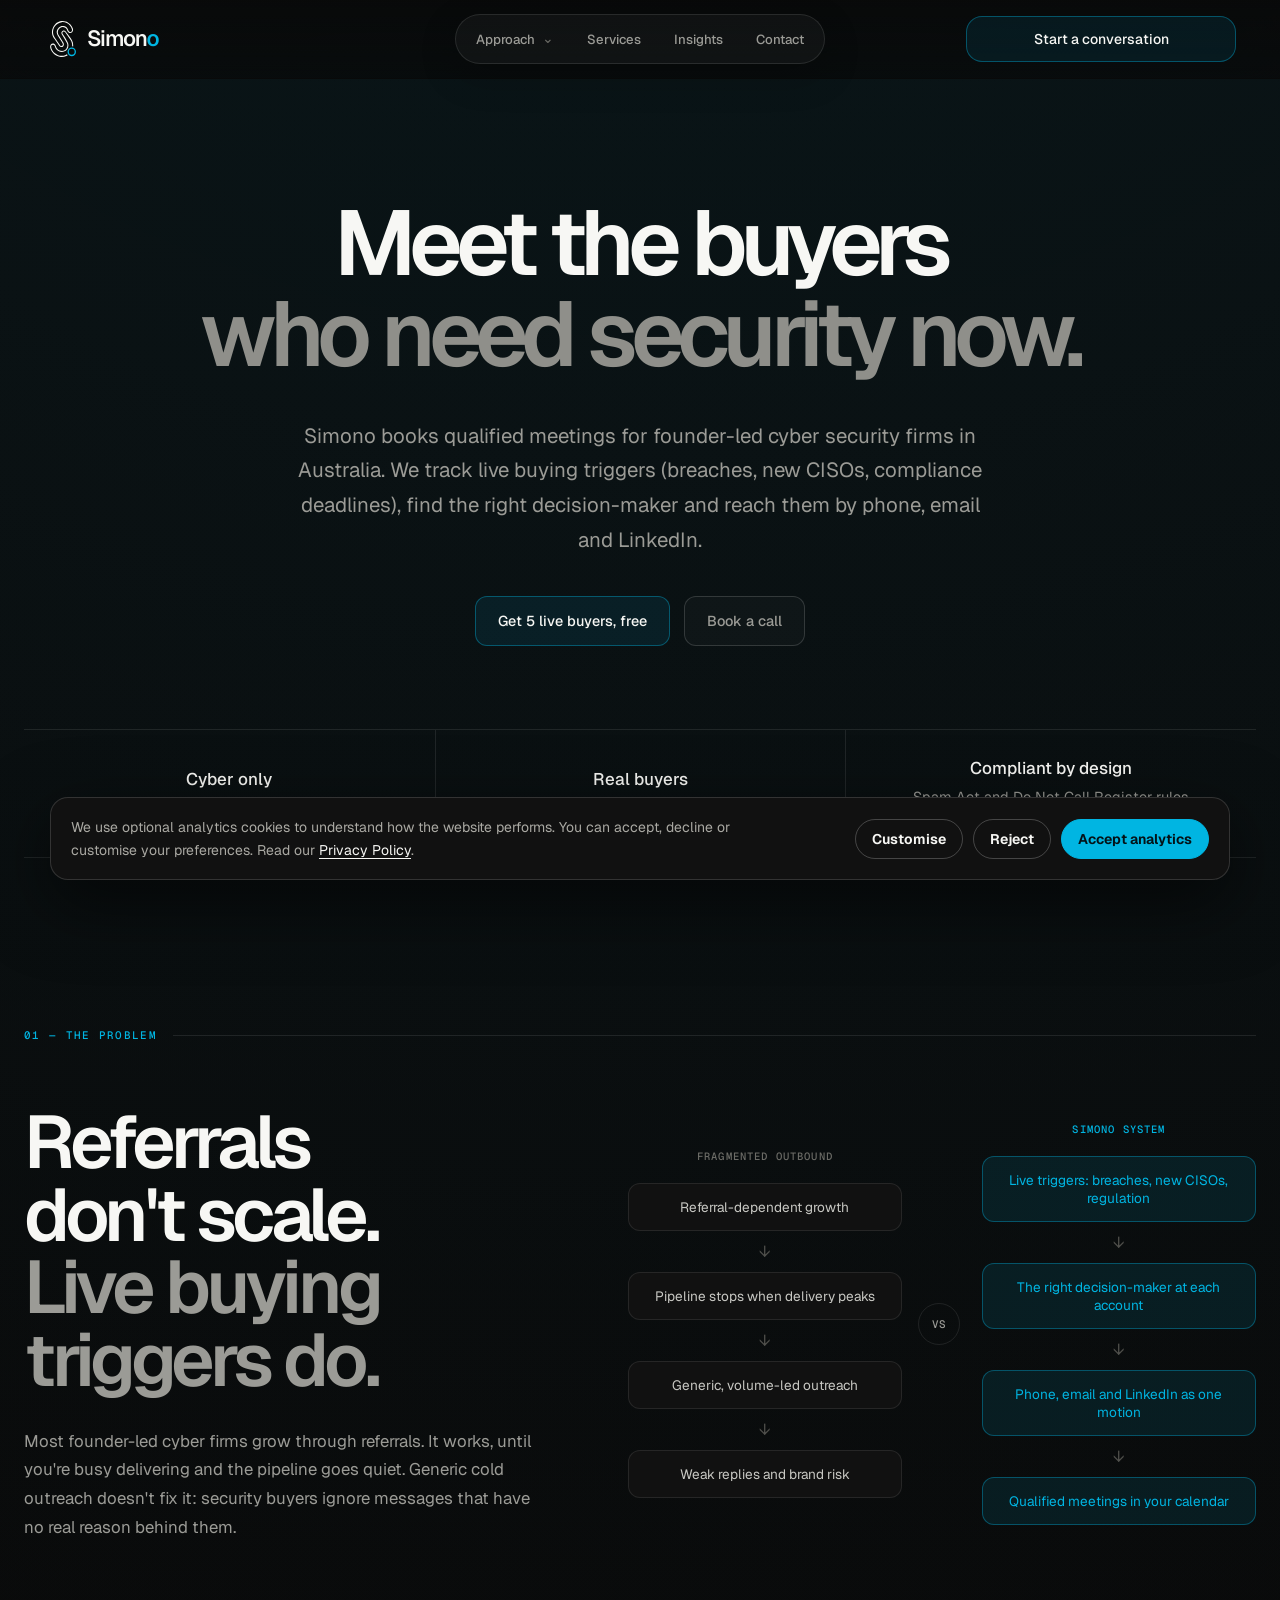
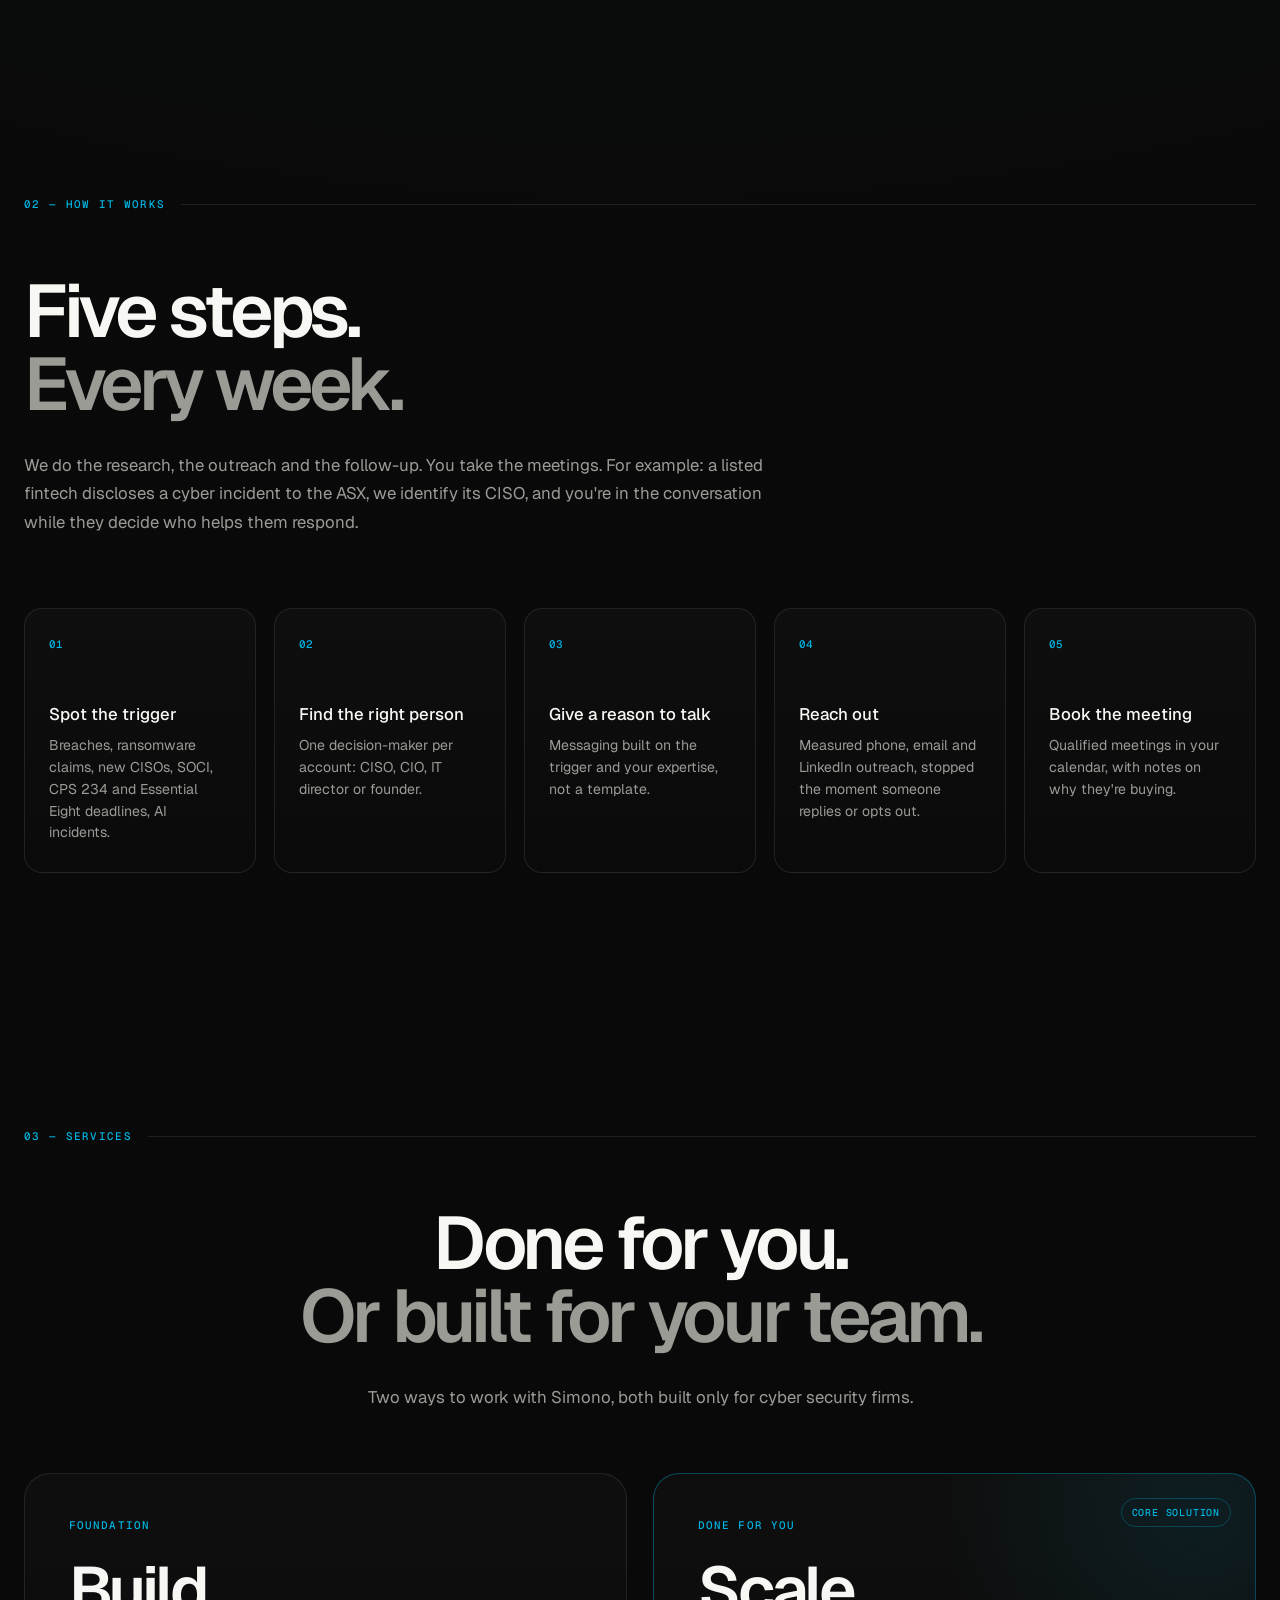
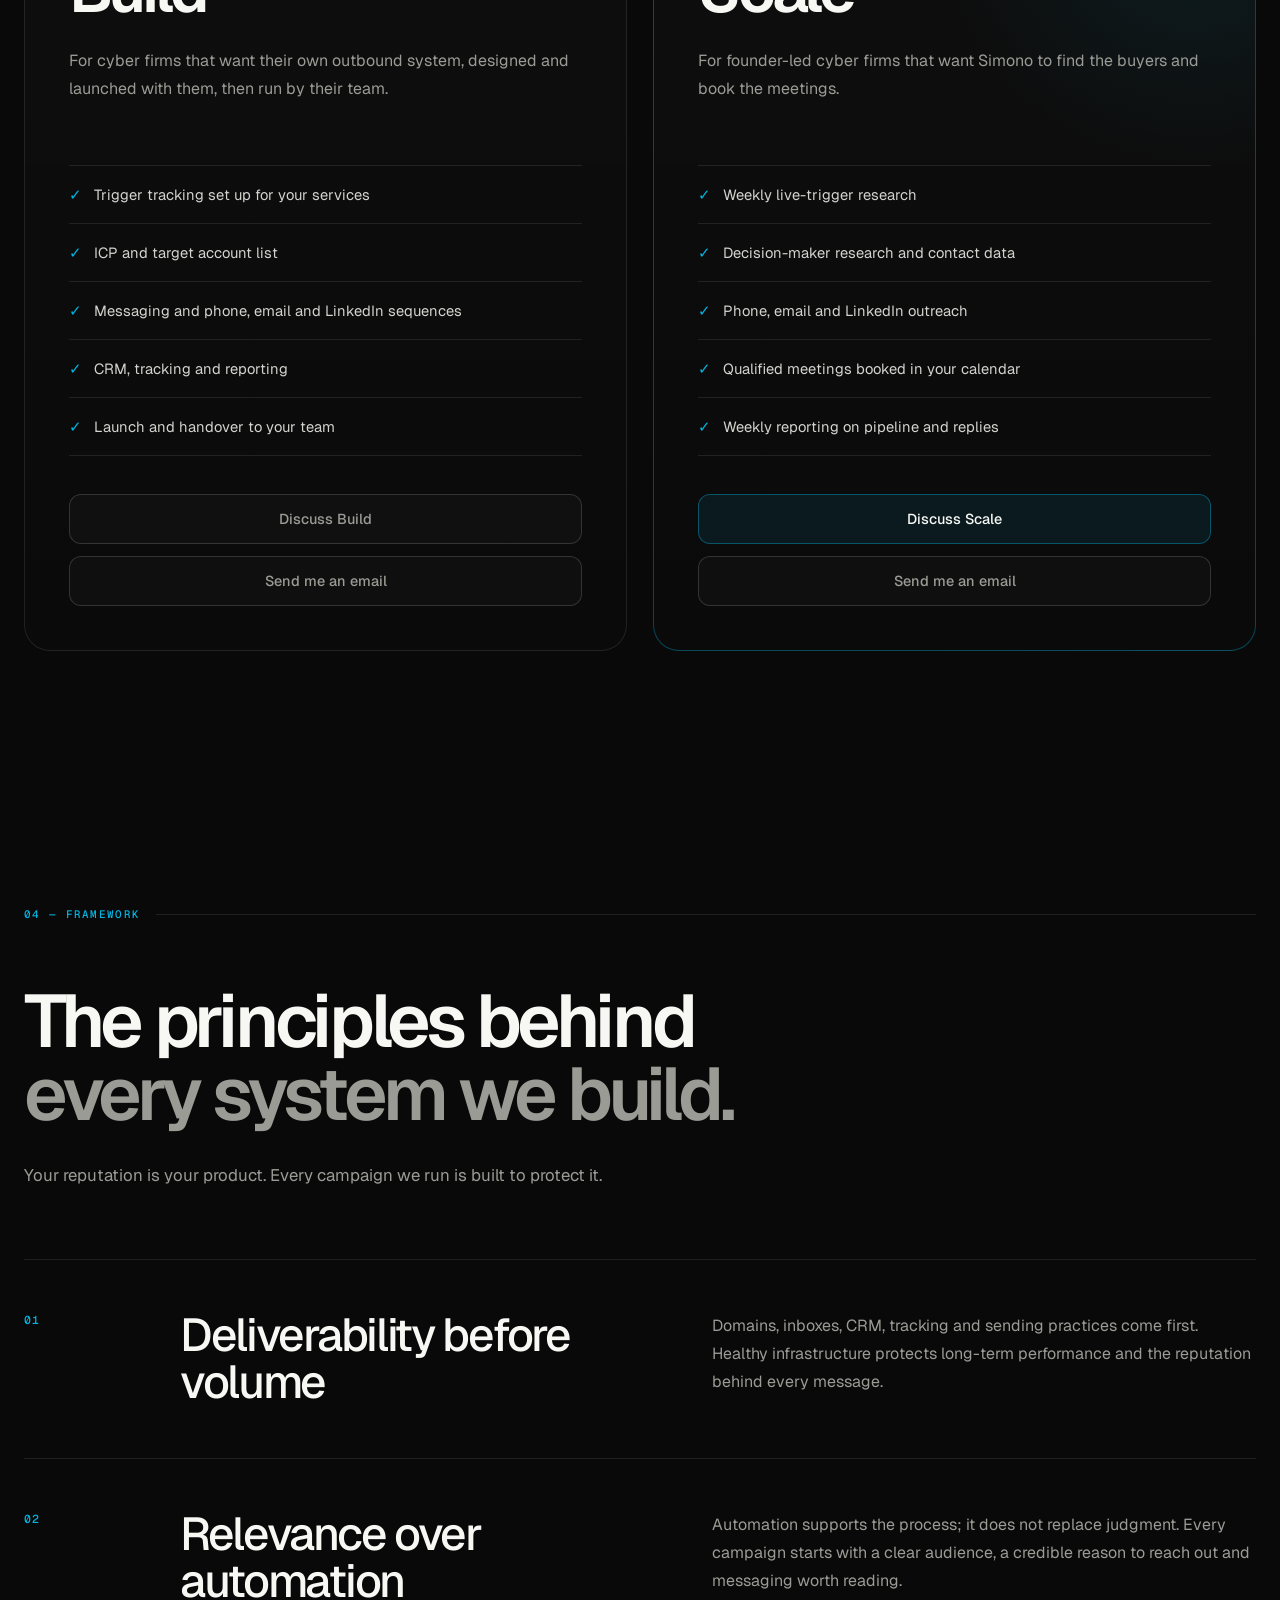
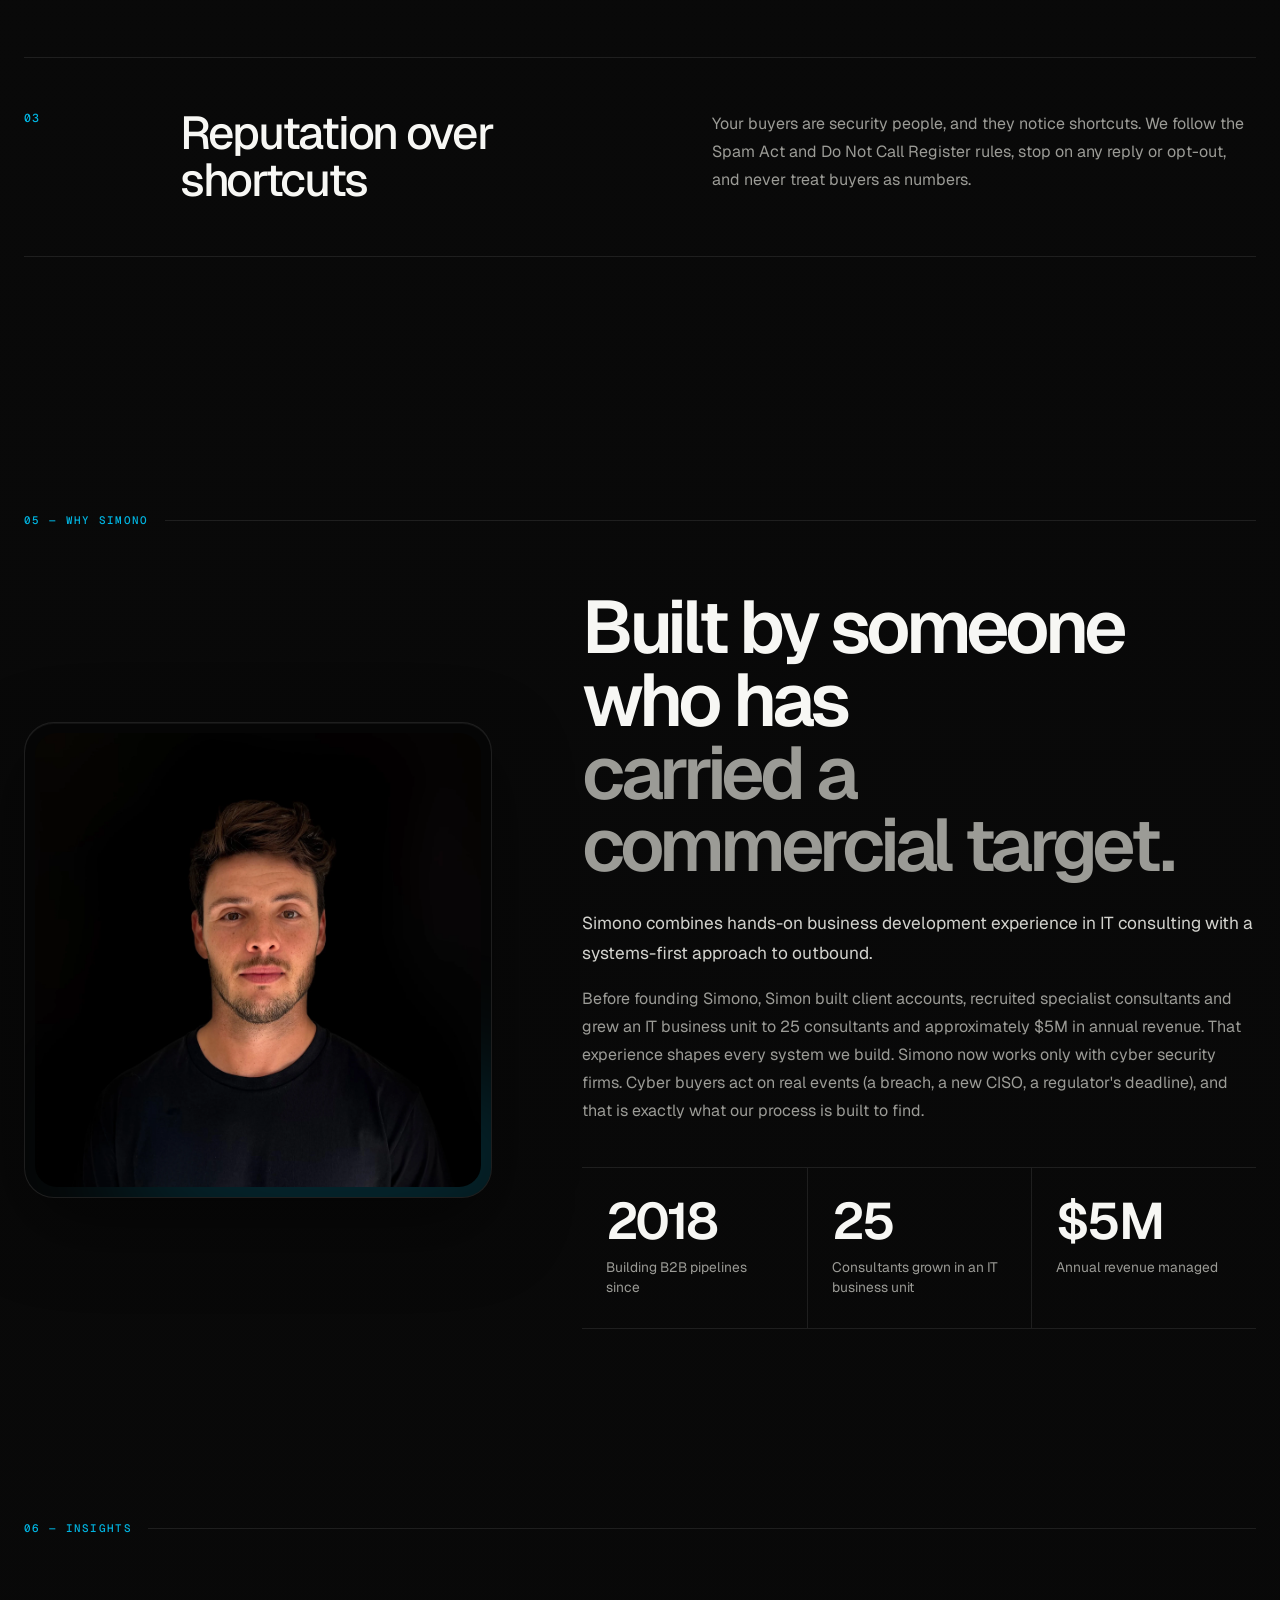
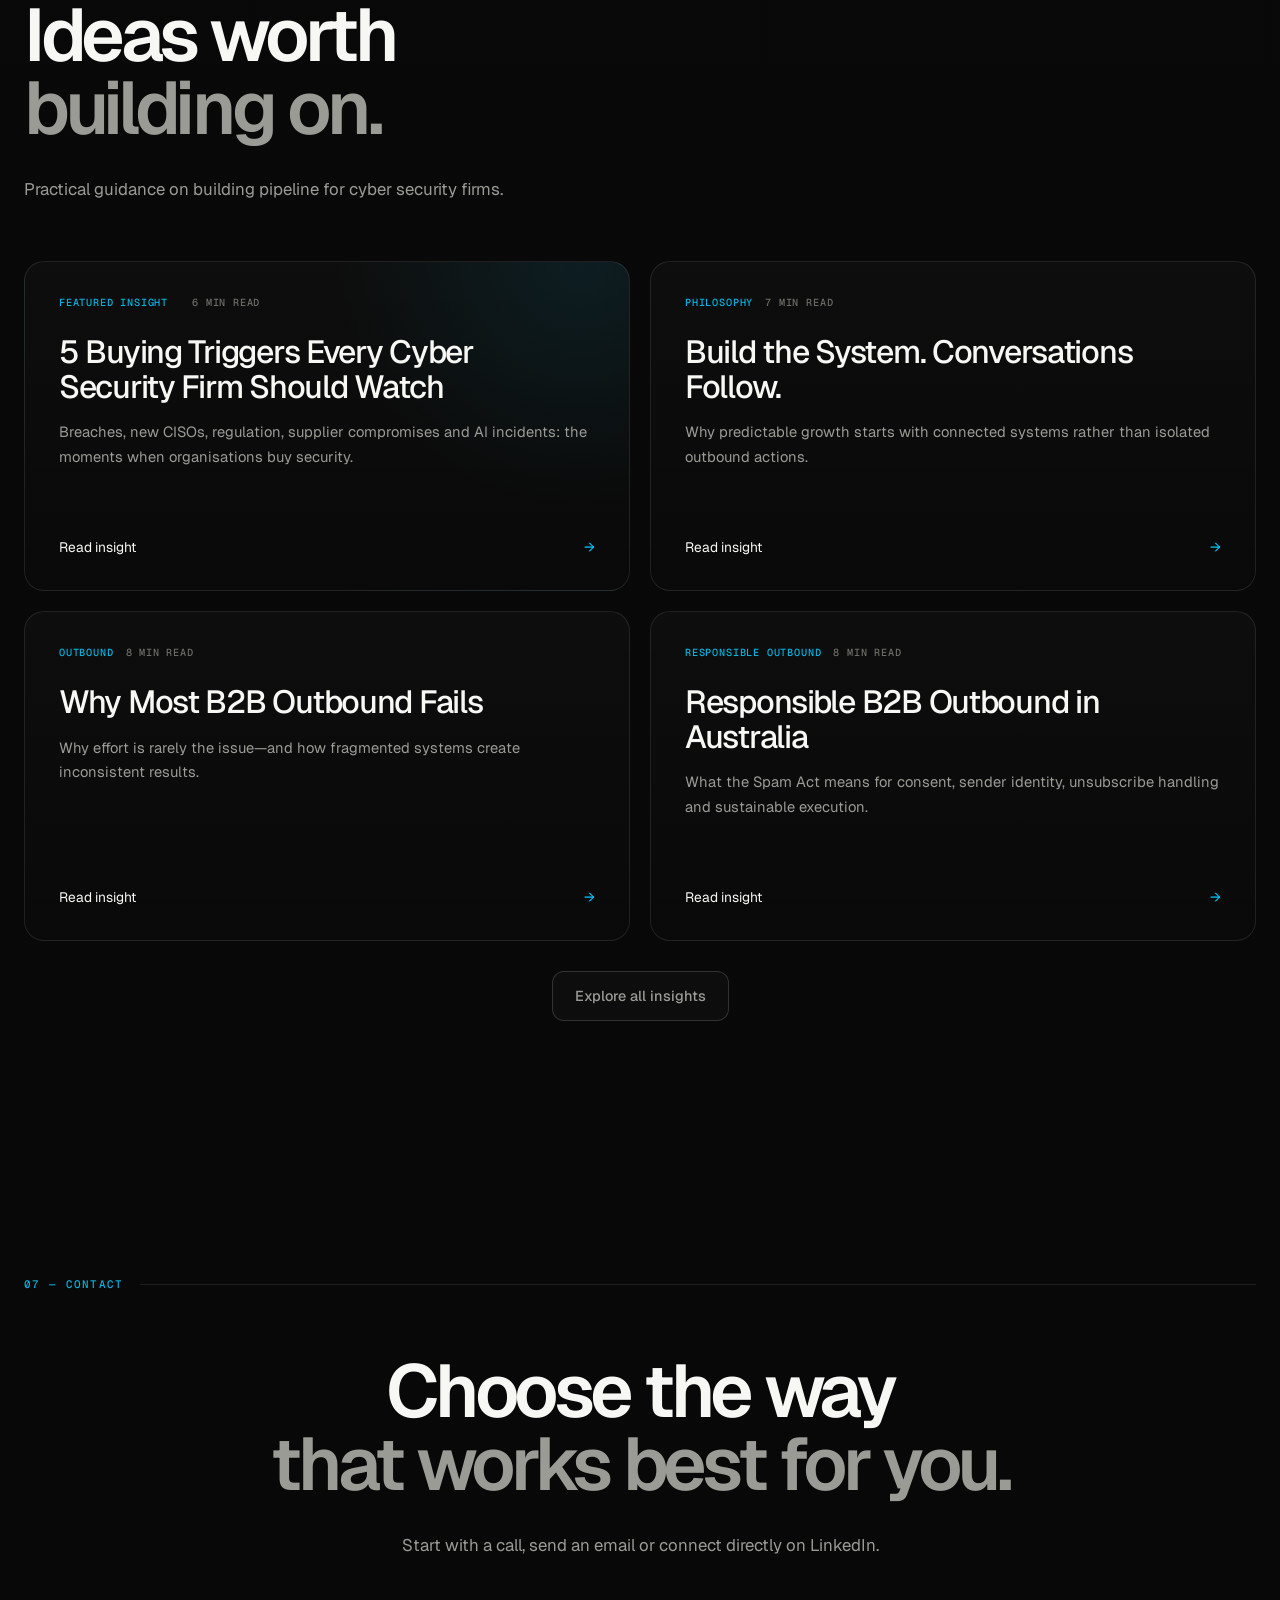
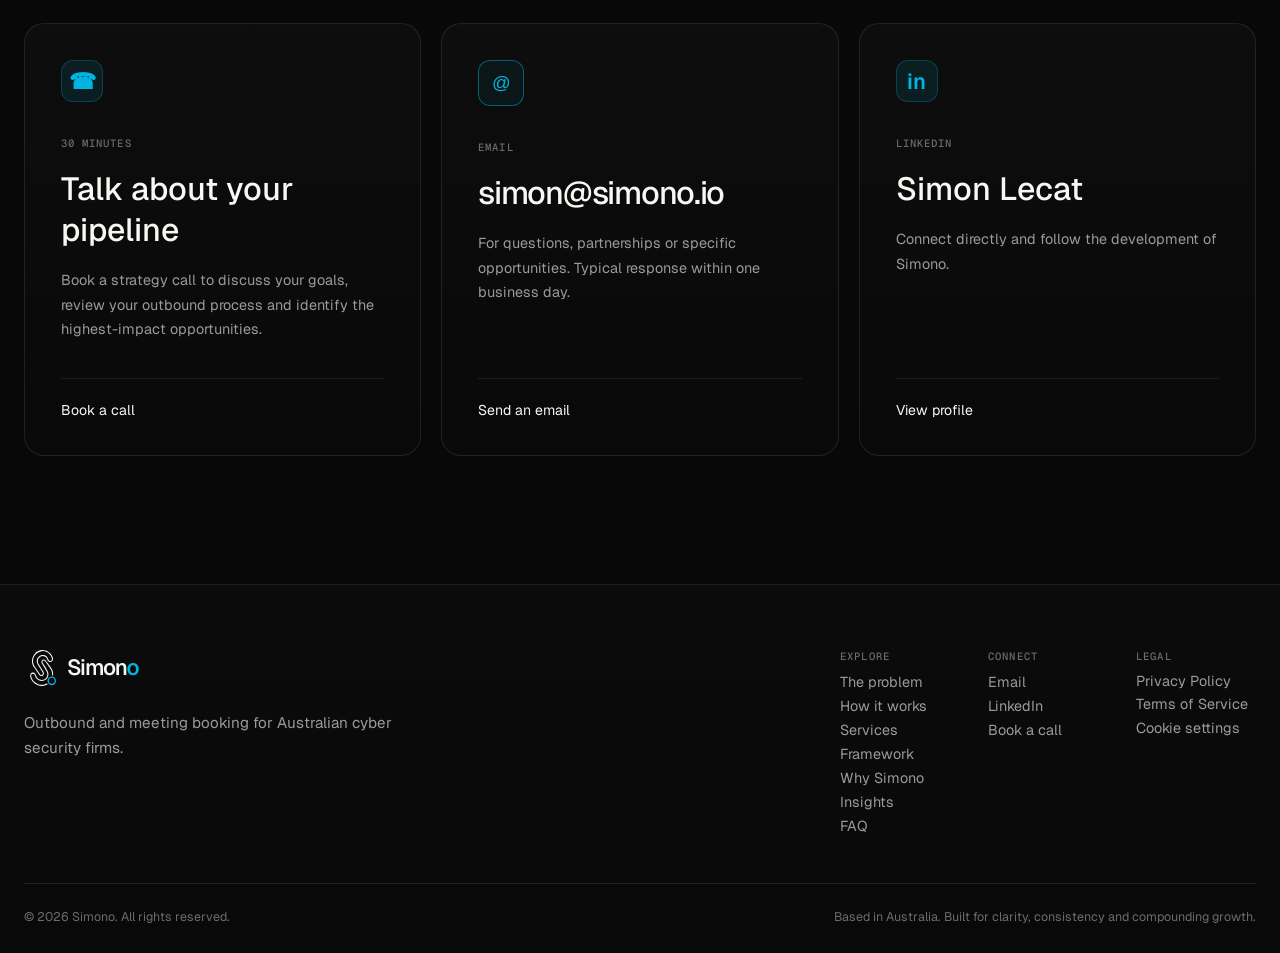
==== index.html @ 1e0244bd "Cyber-only update + new article" ====
<!doctype html>

<html lang="en">
  <head>
    <meta charset="utf-8" />
    <meta content="width=device-width, initial-scale=1.0" name="viewport" />
    <meta
      content="Simono books qualified meetings for founder-led cyber security firms in Australia and New Zealand, by tracking live buying triggers and reaching the right decision-maker by phone, email and LinkedIn."
      name="description"
    />
    <meta
      content="index,follow,max-image-preview:large,max-snippet:-1,max-video-preview:-1"
      name="robots"
    />
    <link href="https://www.simono.io/" rel="canonical" />
    <meta content="website" property="og:type" />
    <meta content="Simono" property="og:site_name" />
    <meta
      content="Simono — Outbound &amp; meeting booking for Australian cyber security firms" property="og:title"
    />
    <meta
      content="Meetings with organisations that need security right now. Live buying triggers, the right decision-maker, and phone, email and LinkedIn outreach for cyber security firms." property="og:description"
    />
    <meta content="https://www.simono.io/" property="og:url" />
    <meta
      content="https://www.simono.io/assets/simono-og.png"
      property="og:image"
    />
    <meta content="summary_large_image" name="twitter:card" />
    <meta
      content="Simono — Outbound &amp; meeting booking for Australian cyber security firms" name="twitter:title"
    />
    <meta
      content="Meetings with organisations that need security right now. Live buying triggers, the right decision-maker, and phone, email and LinkedIn outreach for cyber security firms." name="twitter:description"
    />
    <meta
      content="https://www.simono.io/assets/simono-og.png"
      name="twitter:image"
    />
    <title>Simono — Outbound &amp; meeting booking for Australian cyber security firms</title>
    <!-- Simono favicon pack -->
    <link rel="icon" href="/favicon.ico" sizes="any">
    <link rel="icon" type="image/svg+xml" href="/favicon.svg">
    <link rel="icon" type="image/png" sizes="48x48" href="/favicon-48x48.png">
    <link rel="icon" type="image/png" sizes="96x96" href="/favicon-96x96.png">
    <link rel="apple-touch-icon" sizes="180x180" href="/apple-touch-icon.png">
    <link rel="manifest" href="/site.webmanifest">
    <meta name="theme-color" content="#090909">

    <script type="application/ld+json">
      {
        "@context": "https://schema.org",
        "@graph": [
          {
            "@type": "Organization",
            "@id": "https://www.simono.io/#organization",
            "name": "Simono",
            "url": "https://www.simono.io/",
            "logo": "https://www.simono.io/assets/simono-logo.svg",
            "email": "simon@simono.io"
          },
          {
            "@type": "WebSite",
            "@id": "https://www.simono.io/#website",
            "url": "https://www.simono.io/",
            "name": "Simono",
            "publisher": { "@id": "https://www.simono.io/#organization" }
          },
          {
            "@type": "ProfessionalService",
            "@id": "https://www.simono.io/#service",
            "name": "Simono",
            "url": "https://www.simono.io/",
            "description": "Outbound and meeting booking for founder-led cyber security firms in Australia and New Zealand, built on live buying triggers and responsible phone, email and LinkedIn outreach.",
            "provider": { "@id": "https://www.simono.io/#organization" },
            "areaServed": ["Australia", "New Zealand"],
            "serviceType": [
              "Cyber security outbound",
              "Appointment setting for cyber security firms",
              "SDR as a service",
              "Trigger-based prospecting",
              "Managed outbound"
            ]
          }
        ]
      }
    </script>
    <link href="https://fonts.googleapis.com" rel="preconnect" />
    <link crossorigin="" href="https://fonts.gstatic.com" rel="preconnect" />
    <link
      as="style"
      href="https://fonts.googleapis.com/css2?family=Geist:wght@400;500;600&amp;family=Geist+Mono:wght@400;500&amp;display=swap"
      rel="preload"
    />
    <link
      href="https://fonts.googleapis.com/css2?family=Geist:wght@400;500;600&amp;family=Geist+Mono:wght@400;500&amp;display=swap"
      media="print"
      onload="this.media = 'all'"
      rel="stylesheet"
    />
    <noscript
      ><link
        href="https://fonts.googleapis.com/css2?family=Geist:wght@400;500;600&amp;family=Geist+Mono:wght@400;500&amp;display=swap"
        rel="stylesheet"
    /></noscript>
    <style id="simono-consolidated-styles">
      :root {
        --bg: #090909;
        --bg-2: #0d0d0d;
        --surface: #111;
        --surface-2: #151515;
        --text: #f7f7f4;
        --muted: #9b9b96;
        --muted-2: #6c6c67;
        --accent: #00b5e2;
        --accent-soft: rgba(0, 181, 226, 0.1);
        --line: rgba(255, 255, 255, 0.09);
        --line-strong: rgba(255, 255, 255, 0.15);
        --max: 1240px;
        --ease: cubic-bezier(0.22, 0.61, 0.36, 1);
      }
      * {
        box-sizing: border-box;
        margin: 0;
        padding: 0;
      }
      html {
        scroll-behavior: smooth;
        background: var(--bg);
      }
      body {
        min-height: 100%;
        overflow-x: hidden;
        color: var(--text);
        background:
          radial-gradient(
            circle at 50% -10%,
            rgba(0, 181, 226, 0.09),
            transparent 28%
          ),
          linear-gradient(180deg, #0a0a0a, #080808);
        font-family: "Geist", Arial, sans-serif;
        -webkit-font-smoothing: antialiased;
      }
      body::before {
        content: "";
        position: fixed;
        inset: 0;
        z-index: -2;
        pointer-events: none;
        background-image:
          linear-gradient(rgba(255, 255, 255, 0.015) 1px, transparent 1px),
          linear-gradient(
            90deg,
            rgba(255, 255, 255, 0.015) 1px,
            transparent 1px
          );
        background-size: 76px 76px;
        mask-image: linear-gradient(to bottom, #000, transparent 75%);
      }
      a {
        color: inherit;
        text-decoration: none;
      }
      button {
        font: inherit;
      }
      .container {
        width: min(var(--max), calc(100% - 48px));
        margin: auto;
      }
      .nav {
        position: fixed;
        inset: 0 0 auto;
        z-index: 100;
        transition: 0.3s ease;
      }
      .nav.scrolled {
        background: rgba(9, 9, 9, 0.78);
        backdrop-filter: blur(18px);
        border-bottom: 1px solid var(--line);
      }
      .nav-inner {
        height: 78px;
        display: flex;
        align-items: center;
        justify-content: space-between;
        gap: 28px;
      }
      .brand {
        display: flex;
        align-items: center;
        gap: 13px;
      }
      .brand img {
        width: 34px;
        height: 34px;
        object-fit: contain;
        filter: invert(1) hue-rotate(180deg);
      }
      .brand span {
        font-size: 1rem;
        font-weight: 500;
        letter-spacing: 0.13em;
      }
      .brand b {
        color: var(--accent);
        font-weight: 500;
      }
      .nav-links {
        display: flex;
        align-items: center;
        gap: 28px;
        color: var(--muted);
        font-size: 0.88rem;
      }
      .nav-links a:hover {
        color: var(--text);
      }
      .button {
        display: inline-flex;
        align-items: center;
        justify-content: center;
        gap: 10px;
        min-height: 50px;
        padding: 0 22px;
        border: 1px solid rgba(0, 181, 226, 0.38);
        border-radius: 12px;
        background: rgba(0, 181, 226, 0.09);
        color: var(--text);
        font-size: 0.9rem;
        font-weight: 500;
        cursor: pointer;
        transition:
          transform 0.25s var(--ease),
          background 0.25s,
          border-color 0.25s;
      }
      .button:hover {
        transform: translateY(-2px);
        background: rgba(0, 181, 226, 0.15);
        border-color: var(--accent);
      }
      .button.secondary {
        border-color: var(--line-strong);
        background: rgba(255, 255, 255, 0.025);
        color: var(--muted);
      }
      .button.secondary:hover {
        color: var(--text);
        background: rgba(255, 255, 255, 0.055);
      }
      .menu {
        display: none;
        width: 44px;
        height: 44px;
        border: 1px solid var(--line);
        border-radius: 11px;
        background: var(--surface);
        color: var(--text);
      }
      .hero {
        padding: 176px 0 110px;
        text-align: center;
      }
      .hero-pill {
        width: max-content;
        max-width: 100%;
        margin: 0 auto 48px;
        padding: 10px 15px;
        border: 1px solid rgba(0, 181, 226, 0.2);
        border-radius: 999px;
        color: var(--muted);
        font: 500 0.7rem "Geist Mono";
        letter-spacing: 0.13em;
        text-transform: uppercase;
      }
      .hero-pill i {
        display: inline-block;
        width: 7px;
        height: 7px;
        margin-right: 10px;
        border-radius: 50%;
        background: var(--accent);
        box-shadow: 0 0 14px var(--accent);
      }
      .hero h1 {
        max-width: 1120px;
        margin: auto;
        font-size: clamp(4.2rem, 8.5vw, 8.6rem);
        font-weight: 600;
        letter-spacing: -0.072em;
        line-height: 0.91;
      }
      .hero h1 span {
        display: block;
        color: #8f8f8a;
      }
      .hero-lead {
        max-width: 760px;
        margin: 34px auto 0;
        color: var(--muted);
        font-size: clamp(1.08rem, 1.6vw, 1.3rem);
        line-height: 1.65;
      }
      .hero-actions {
        display: flex;
        justify-content: center;
        gap: 14px;
        margin-top: 38px;
      }
      .proof-strip {
        margin-top: 88px;
        display: grid;
        grid-template-columns: repeat(3, 1fr);
        border-top: 1px solid var(--line);
        border-bottom: 1px solid var(--line);
      }
      .proof-item {
        padding: 30px 34px;
        text-align: left;
      }
      .proof-item + .proof-item {
        border-left: 1px solid var(--line);
      }
      .proof-item strong {
        display: block;
        margin-bottom: 8px;
        font-size: 1.06rem;
        font-weight: 500;
      }
      .proof-item span {
        color: var(--muted);
        font-size: 0.9rem;
        line-height: 1.5;
      }
      .section {
        padding: 145px 0;
      }
      .section-head {
        display: flex;
        align-items: center;
        gap: 16px;
        margin-bottom: 70px;
      }
      .eyebrow {
        color: var(--accent);
        font: 500 0.68rem "Geist Mono";
        letter-spacing: 0.12em;
        text-transform: uppercase;
        white-space: nowrap;
      }
      .section-rule {
        height: 1px;
        flex: 1;
        background: var(--line);
      }
      .title {
        max-width: 920px;
        font-size: clamp(2.9rem, 5.8vw, 5.8rem);
        font-weight: 600;
        letter-spacing: -0.058em;
        line-height: 0.98;
      }
      .title span {
        display: block;
        color: var(--muted);
      }
      .intro {
        max-width: 680px;
        margin-top: 24px;
        color: var(--muted);
        font-size: 1.05rem;
        line-height: 1.72;
      }
      .diagnosis {
        display: grid;
        grid-template-columns: 0.9fr 1.1fr;
        gap: 90px;
        align-items: center;
      }
      .comparison {
        display: grid;
        grid-template-columns: 1fr 48px 1fr;
        gap: 16px;
        align-items: center;
      }
      .flow {
        display: grid;
        gap: 10px;
      }
      .flow-label {
        margin-bottom: 10px;
        text-align: center;
        color: var(--muted-2);
        font: 500 0.66rem "Geist Mono";
        letter-spacing: 0.11em;
        text-transform: uppercase;
      }
      .flow-label.accent {
        color: var(--accent);
      }
      .flow-node {
        padding: 14px;
        border: 1px solid var(--line);
        border-radius: 12px;
        background: var(--surface);
        text-align: center;
        color: #c8c8c3;
        font-size: 0.85rem;
      }
      .flow-node.good {
        border-color: rgba(0, 181, 226, 0.36);
        background: var(--accent-soft);
        color: var(--accent);
      }
      .arrow {
        text-align: center;
        color: #4f4f4b;
      }
      .vs {
        width: 42px;
        height: 42px;
        display: grid;
        place-items: center;
        border: 1px solid var(--line);
        border-radius: 50%;
        color: var(--muted);
        font: 500 0.68rem "Geist Mono";
      }
      .method-grid {
        display: grid;
        grid-template-columns: repeat(5, 1fr);
        gap: 18px;
        margin-top: 72px;
      }
      .method-card {
        padding: 28px 24px;
        border: 1px solid var(--line);
        border-radius: 18px;
        background: linear-gradient(
          180deg,
          rgba(255, 255, 255, 0.022),
          rgba(255, 255, 255, 0.006)
        );
        transition: 0.25s var(--ease);
      }
      .method-card:hover {
        transform: translateY(-4px);
        border-color: rgba(0, 181, 226, 0.3);
      }
      .method-card small {
        display: block;
        margin-bottom: 52px;
        color: var(--accent);
        font: 500 0.68rem "Geist Mono";
      }
      .method-card h3 {
        margin-bottom: 10px;
        font-size: 1.05rem;
        font-weight: 500;
      }
      .method-card p {
        color: var(--muted);
        font-size: 0.88rem;
        line-height: 1.55;
      }
      .offer-head {
        max-width: 900px;
        margin: 0 auto 62px;
        text-align: center;
      }
      .offer-head .intro {
        margin-left: auto;
        margin-right: auto;
      }
      .offer-grid {
        display: grid;
        grid-template-columns: 1fr 1fr;
        gap: 26px;
      }
      .offer-card {
        position: relative;
        display: flex;
        flex-direction: column;
        min-height: 610px;
        padding: 44px;
        border: 1px solid var(--line);
        border-radius: 26px;
        background: linear-gradient(
          180deg,
          rgba(255, 255, 255, 0.025),
          rgba(255, 255, 255, 0.007)
        );
        overflow: hidden;
        transition: 0.3s var(--ease);
      }
      .offer-card:hover {
        transform: translateY(-5px);
        border-color: rgba(0, 181, 226, 0.3);
      }
      .offer-card.featured {
        border-color: rgba(0, 181, 226, 0.35);
        background:
          radial-gradient(
            circle at 90% 5%,
            rgba(0, 181, 226, 0.09),
            transparent 28%
          ),
          linear-gradient(
            180deg,
            rgba(255, 255, 255, 0.025),
            rgba(255, 255, 255, 0.007)
          );
      }
      .badge {
        position: absolute;
        top: 24px;
        right: 24px;
        padding: 7px 10px;
        border: 1px solid rgba(0, 181, 226, 0.28);
        border-radius: 999px;
        color: var(--accent);
        font: 500 0.62rem "Geist Mono";
        letter-spacing: 0.08em;
        text-transform: uppercase;
      }
      .offer-card small {
        color: var(--accent);
        font: 500 0.68rem "Geist Mono";
        letter-spacing: 0.1em;
        text-transform: uppercase;
      }
      .offer-card h3 {
        margin: 16px 0 16px;
        font-size: clamp(3rem, 5vw, 4.8rem);
        font-weight: 600;
        letter-spacing: -0.055em;
      }
      .offer-card > p {
        max-width: 520px;
        min-height: 82px;
        color: var(--muted);
        line-height: 1.7;
      }
      .offer-list {
        display: grid;
        grid-template-rows: repeat(5, minmax(58px, auto));
        list-style: none;
        margin: 36px 0 38px;
        border-top: 1px solid var(--line);
      }
      .offer-list li {
        display: flex;
        align-items: center;
        gap: 12px;
        min-height: 58px;
        padding: 14px 0;
        border-bottom: 1px solid var(--line);
        color: #d3d3cf;
        font-size: 0.92rem;
      }
      .offer-list li::before {
        content: "✓";
        color: var(--accent);
      }
      /* Keep both solution CTA pairs perfectly aligned. */
      .offer-card > .button:first-of-type {
        margin-top: auto;
      }
      .framework-list {
        margin-top: 70px;
      }
      .framework-item {
        display: grid;
        grid-template-columns: 110px 1fr;
        gap: 46px;
        padding: 52px 0;
        border-top: 1px solid var(--line);
      }
      .framework-item:last-child {
        border-bottom: 1px solid var(--line);
      }
      .framework-index {
        color: var(--accent);
        font: 500 0.72rem "Geist Mono";
        letter-spacing: 0.12em;
      }
      .framework-copy {
        display: grid;
        grid-template-columns: 0.85fr 1fr;
        gap: 70px;
      }
      .framework-copy h3 {
        font-size: clamp(2rem, 3.6vw, 3.8rem);
        font-weight: 500;
        letter-spacing: -0.05em;
        line-height: 1.02;
      }
      .framework-copy p {
        max-width: 550px;
        color: var(--muted);
        line-height: 1.75;
      }
      .why-grid {
        display: grid;
        grid-template-columns: 0.9fr 1.1fr;
        gap: 90px;
        align-items: start;
      }
      .why-copy p {
        color: var(--muted);
        font-size: 1.08rem;
        line-height: 1.8;
      }
      .why-copy p + p {
        margin-top: 18px;
      }
      .metrics {
        display: grid;
        grid-template-columns: 1fr 1fr;
        border-top: 1px solid var(--line);
      }
      .metric {
        padding: 30px 24px;
        border-bottom: 1px solid var(--line);
      }
      .metric:nth-child(odd) {
        border-right: 1px solid var(--line);
      }
      .metric strong {
        display: block;
        margin-bottom: 8px;
        font-size: clamp(2.2rem, 4vw, 4rem);
        font-weight: 600;
        letter-spacing: -0.05em;
      }
      .metric span {
        color: var(--muted);
        font-size: 0.88rem;
      }
      .contact-wrap {
        padding: 150px 0 165px;
        text-align: center;
      }
      .contact-wrap .title {
        margin: auto;
      }
      .contact-wrap .intro {
        margin-left: auto;
        margin-right: auto;
      }
      .contact-grid {
        display: grid;
        grid-template-columns: repeat(3, 1fr);
        gap: 20px;
        margin-top: 64px;
        text-align: left;
      }
      .contact-card {
        position: relative;
        min-height: 280px;
        padding: 30px;
        border: 1px solid var(--line);
        border-radius: 20px;
        background: linear-gradient(
          180deg,
          rgba(255, 255, 255, 0.025),
          rgba(255, 255, 255, 0.007)
        );
        transition: 0.25s var(--ease);
      }
      .contact-card:hover {
        transform: translateY(-4px);
        border-color: rgba(0, 181, 226, 0.32);
      }
      .contact-icon {
        width: 42px;
        height: 42px;
        display: grid;
        place-items: center;
        margin-bottom: 46px;
        border: 1px solid rgba(0, 181, 226, 0.25);
        border-radius: 12px;
        color: var(--accent);
        background: var(--accent-soft);
      }
      .contact-card small {
        color: var(--muted-2);
        font: 500 0.66rem "Geist Mono";
        letter-spacing: 0.1em;
        text-transform: uppercase;
      }
      .contact-card h3 {
        margin: 10px 0 10px;
        font-size: 1.3rem;
        font-weight: 500;
      }
      .contact-card p {
        color: var(--muted);
        font-size: 0.9rem;
        line-height: 1.55;
      }
      .contact-action {
        position: absolute;
        left: 30px;
        right: 30px;
        bottom: 26px;
        display: flex;
        align-items: center;
        justify-content: space-between;
        color: var(--text);
        font-size: 0.88rem;
      }
      .copy-button {
        border: 0;
        background: none;
        color: inherit;
        cursor: pointer;
        text-align: left;
      }
      .footer {
        padding: 32px 0;
        border-top: 1px solid var(--line);
      }
      .footer-inner {
        display: grid;
        grid-template-columns: 1fr auto 1fr;
        align-items: center;
        gap: 20px;
      }
      .footer-center {
        color: var(--muted-2);
        font-size: 0.8rem;
      }
      .footer-links {
        justify-self: end;
        display: flex;
        gap: 20px;
        color: var(--muted);
        font-size: 0.82rem;
      }
      .reveal {
        opacity: 0;
        transform: translateY(26px);
        transition:
          opacity 0.75s var(--ease),
          transform 0.75s var(--ease);
      }
      .reveal.visible {
        opacity: 1;
        transform: none;
      }
      @media (max-width: 1050px) {
        .nav-links,
        .nav .button {
          display: none;
        }
        .menu {
          display: grid;
          place-items: center;
        }
        .diagnosis,
        .why-grid {
          grid-template-columns: 1fr;
        }
        .method-grid {
          grid-template-columns: repeat(2, 1fr);
        }
        .framework-copy {
          grid-template-columns: 1fr;
          gap: 22px;
        }
      }
      @media (max-width: 760px) {
        .container {
          width: min(var(--max), calc(100% - 28px));
        }
        .hero {
          padding: 135px 0 78px;
        }
        .hero h1 {
          font-size: clamp(3.4rem, 15vw, 5.1rem);
        }
        .hero-actions {
          flex-direction: column;
        }
        .proof-strip,
        .offer-grid,
        .contact-grid {
          grid-template-columns: 1fr;
        }
        .proof-item + .proof-item {
          border-left: 0;
          border-top: 1px solid var(--line);
        }
        .section {
          padding: 105px 0;
        }
        .comparison {
          grid-template-columns: 1fr;
        }
        .vs {
          margin: 8px auto;
        }
        .method-grid {
          grid-template-columns: 1fr;
        }
        .offer-card {
          min-height: 0;
          padding: 34px 26px;
        }
        .framework-item {
          grid-template-columns: 1fr;
          gap: 20px;
        }
        .metrics {
          grid-template-columns: 1fr;
        }
        .metric:nth-child(odd) {
          border-right: 0;
        }
        .contact-wrap {
          padding: 110px 0;
        }
        .footer-inner {
          grid-template-columns: 1fr;
          justify-items: start;
        }
        .footer-links {
          justify-self: start;
        }
      }
      @media (prefers-reduced-motion: reduce) {
        * {
          scroll-behavior: auto !important;
          animation: none !important;
          transition: none !important;
        }
      }
      :root {
        --accent: #00b5e2 !important;
        --accent-soft: rgba(0, 181, 226, 0.1) !important;
      }
      .nav {
        padding: 0 !important;
        background: rgba(9, 9, 9, 0.84) !important;
        border-bottom: 1px solid rgba(255, 255, 255, 0.07) !important;
        backdrop-filter: blur(16px) saturate(125%) !important;
        -webkit-backdrop-filter: blur(16px) saturate(125%) !important;
      }
      .nav.scrolled {
        background: rgba(9, 9, 9, 0.94) !important;
      }
      .nav .container {
        width: min(1240px, calc(100% - 48px)) !important;
        padding: 0 !important;
      }
      .nav-inner {
        min-height: 72px !important;
        display: grid !important;
        grid-template-columns: 220px minmax(0, 1fr) 220px !important;
        align-items: center !important;
        gap: 24px !important;
      }
      .nav .brand,
      .footer .brand {
        display: inline-flex !important;
        align-items: center !important;
        justify-content: flex-start !important;
        width: max-content !important;
        min-width: 0 !important;
        margin: 0 !important;
        padding: 0 !important;
        gap: 8px !important;
        transform: none !important;
        text-decoration: none !important;
        white-space: nowrap !important;
      }
      .simono-v3-mark {
        display: block !important;
        width: auto !important;
        height: 32px !important;
        max-width: none !important;
        flex: 0 0 auto !important;
        object-fit: contain !important;
        filter: none !important;
      }
      .simono-v3-wordmark {
        display: inline !important;
        margin: 0 !important;
        padding: 0 !important;
        font-family:
          "Geist",
          "Inter",
          -apple-system,
          BlinkMacSystemFont,
          "Segoe UI",
          sans-serif !important;
        font-size: 21px !important;
        font-weight: 500 !important;
        font-style: normal !important;
        line-height: 1 !important;
        letter-spacing: -0.045em !important;
        color: #f7f7f4 !important;
        font-kerning: normal !important;
        font-variant-ligatures: common-ligatures !important;
        -webkit-font-smoothing: antialiased !important;
        -moz-osx-font-smoothing: grayscale !important;
        text-rendering: geometricPrecision !important;
      }
      .simono-v3-o {
        display: inline !important;
        color: #00b5e2 !important;
        font: inherit !important;
        line-height: inherit !important;
        letter-spacing: inherit !important;
        vertical-align: baseline !important;
      }
      .nav-links {
        justify-self: center !important;
      }
      .nav-cta {
        justify-self: end !important;
      }
      .hero {
        padding-top: 124px !important;
      }
      .footer .simono-v3-mark {
        height: 28px !important;
      }
      .footer .simono-v3-wordmark {
        font-size: 19px !important;
      }
      .footer .brand {
        gap: 7px !important;
      }
      @media (max-width: 1050px) {
        .nav-inner {
          display: flex !important;
          min-height: 68px !important;
        }
        .simono-v3-mark {
          height: 29px !important;
        }
        .simono-v3-wordmark {
          font-size: 20px !important;
        }
      }
      @media (max-width: 720px) {
        .nav .container {
          width: min(100% - 28px, 1240px) !important;
        }
        .nav-inner {
          min-height: 64px !important;
        }
        .simono-v3-mark {
          height: 27px !important;
        }
        .simono-v3-wordmark {
          font-size: 18px !important;
        }
        .footer .simono-v3-mark {
          height: 25px !important;
        }
        .footer .simono-v3-wordmark {
          font-size: 17px !important;
        }
        .hero {
          padding-top: 106px !important;
        }
      }
      .nav-inner {
        grid-template-columns: 220px minmax(0, 1fr) 290px !important;
      }
      .nav-inner > a.button {
        width: 270px !important;
        min-width: 270px !important;
        max-width: 270px !important;
        height: 46px !important;
        min-height: 46px !important;
        padding: 0 18px !important;
        border-radius: 16px !important;
        display: inline-flex !important;
        align-items: center !important;
        justify-content: center !important;
        justify-self: end !important;
        flex: 0 0 270px !important;
        white-space: nowrap !important;
        word-break: normal !important;
        overflow-wrap: normal !important;
        flex-wrap: nowrap !important;
        font-size: 14px !important;
        line-height: 1 !important;
        text-align: center !important;
      }
      @media (max-width: 1050px) {
        .nav-inner > a.button {
          width: 250px !important;
          min-width: 250px !important;
          max-width: 250px !important;
          flex-basis: 250px !important;
          font-size: 13px !important;
        }
      }
      .nav {
        display: flex !important;
        justify-content: center !important;
      }
      .nav .container {
        max-width: 1240px !important;
        width: min(1240px, calc(100% - 64px)) !important;
        margin: 0 auto !important;
        padding: 0 12px !important;
      }
      .nav-inner {
        grid-template-columns: 220px 1fr 270px !important;
        align-items: center !important;
      }
      .nav-links {
        display: flex !important;
        justify-content: center !important;
        gap: 32px !important;
      }
      @media (max-width: 1050px) {
        .nav .container {
          width: min(100% - 32px, 1240px) !important;
        }
      }
      .proof-strip .proof-item {
        display: flex !important;
        flex-direction: column !important;
        justify-content: center !important;
        align-items: center !important;
        text-align: center !important;
      }
      .proof-strip .proof-item strong,
      .proof-strip .proof-item span {
        display: block !important;
        width: 100% !important;
        text-align: center !important;
        margin-left: auto !important;
        margin-right: auto !important;
      }
      body.booking-open {
        overflow: hidden !important;
      }
      .booking-overlay {
        position: fixed;
        inset: 0;
        z-index: 1000;
        display: none;
        overflow-y: auto;
        background: #000;
        color: #f7f7f4;
      }
      .booking-overlay.is-open {
        display: block;
      }
      .booking-shell {
        width: min(1440px, calc(100% - 48px));
        min-height: 100vh;
        margin: 0 auto;
        padding: 28px 0 56px;
      }
      .booking-topbar {
        display: flex;
        align-items: center;
        justify-content: space-between;
        min-height: 52px;
      }
      .booking-back,
      .booking-close {
        display: inline-flex;
        align-items: center;
        justify-content: center;
        min-height: 42px;
        border: 1px solid rgba(255, 255, 255, 0.12);
        border-radius: 12px;
        background: rgba(255, 255, 255, 0.035);
        color: #f7f7f4;
        cursor: pointer;
        transition: 0.2s ease;
      }
      .booking-back {
        padding: 0 16px;
        gap: 8px;
        font-size: 0.88rem;
      }
      .booking-close {
        width: 42px;
        padding: 0;
        font-size: 1.2rem;
      }
      .booking-back:hover,
      .booking-close:hover {
        border-color: rgba(0, 181, 226, 0.45);
        background: rgba(0, 181, 226, 0.09);
      }
      .booking-title {
        max-width: 1080px;
        margin: 26px auto 44px;
        text-align: center;
        font-family: "Geist", Arial, sans-serif;
        font-size: clamp(2.7rem, 5.8vw, 5.9rem);
        font-weight: 500;
        letter-spacing: -0.058em;
        line-height: 0.98;
      }
      .booking-frame {
        width: min(1348px, 100%);
        min-height: 690px;
        margin: 0 auto;
        overflow: hidden;
        border: 1px solid rgba(255, 255, 255, 0.14);
        border-radius: 18px;
        background: #171717;
        box-shadow: 0 30px 80px rgba(0, 0, 0, 0.5);
      }
      #simono-cal-inline {
        width: 100%;
        min-height: 690px;
        overflow: auto;
      }
      .booking-powered {
        margin-top: 28px;
        text-align: center;
        color: #d8d8d4;
        font-size: 1.05rem;
        font-weight: 600;
      }
      @media (max-width: 760px) {
        .booking-shell {
          width: min(100% - 22px, 1440px);
          padding-top: 14px;
        }
        .booking-title {
          margin: 22px auto 30px;
          font-size: clamp(2.35rem, 12vw, 4rem);
        }
        .booking-frame,
        #simono-cal-inline {
          min-height: 760px;
        }
      }
      .why-grid {
        grid-template-columns: 0.75fr 1.25fr !important;
        align-items: center !important;
      }
      .founder-photo {
        display: flex;
        justify-content: center;
      }
      .founder-photo img {
        width: 100%;
        max-width: 380px;
        aspect-ratio: 1/1;
        object-fit: cover;
        border-radius: 22px;
        border: 1px solid rgba(255, 255, 255, 0.08);
        box-shadow: 0 20px 60px rgba(0, 0, 0, 0.45);
      }
      @media (max-width: 1050px) {
        .why-grid {
          grid-template-columns: 1fr !important;
        }
        .founder-photo {
          margin-bottom: 32px;
        }
      }
      #why .section-head {
        margin-bottom: 56px;
      }
      .why-premium {
        display: grid;
        grid-template-columns: minmax(320px, 0.82fr) minmax(0, 1.18fr);
        gap: clamp(54px, 7vw, 110px);
        align-items: center;
      }
      .why-visual {
        position: relative;
      }
      .why-photo-frame {
        position: relative;
        width: 100%;
        max-width: 470px;
        margin: 0 auto;
        padding: 10px;
        overflow: hidden;
        border: 1px solid rgba(255, 255, 255, 0.1);
        border-radius: 30px;
        background: linear-gradient(
          180deg,
          rgba(255, 255, 255, 0.055),
          rgba(255, 255, 255, 0.012)
        );
        box-shadow:
          0 28px 80px rgba(0, 0, 0, 0.46),
          inset 0 1px 0 rgba(255, 255, 255, 0.05);
      }
      .why-photo-frame img {
        position: relative;
        z-index: 1;
        display: block;
        width: 100%;
        height: auto;
        aspect-ratio: auto;
        object-fit: contain;
        object-position: center center;
        border-radius: 22px;
        filter: saturate(0.92) contrast(1.03);
      }
      .why-photo-glow {
        position: absolute;
        inset: auto -18% -14% 15%;
        z-index: 0;
        height: 44%;
        border-radius: 50%;
        background: rgba(0, 181, 226, 0.18);
        filter: blur(58px);
        pointer-events: none;
      }
      .why-photo-label {
        position: absolute;
        z-index: 2;
        left: 28px;
        bottom: 28px;
        display: inline-flex;
        align-items: center;
        gap: 10px;
        padding: 11px 14px;
        border: 1px solid rgba(255, 255, 255, 0.13);
        border-radius: 999px;
        background: rgba(9, 9, 9, 0.72);
        backdrop-filter: blur(14px);
        -webkit-backdrop-filter: blur(14px);
        color: #e8e8e4;
        font: 500 0.69rem "Geist Mono";
        letter-spacing: 0.06em;
        text-transform: uppercase;
      }
      .why-photo-dot {
        width: 7px;
        height: 7px;
        border-radius: 50%;
        background: var(--accent);
        box-shadow: 0 0 14px var(--accent);
      }
      .why-content {
        display: flex;
        flex-direction: column;
        gap: 42px;
      }
      .why-copy-premium {
        max-width: 760px;
      }
      .why-kicker {
        display: block;
        margin-bottom: 18px;
        color: var(--accent);
        font: 500 0.68rem "Geist Mono";
        letter-spacing: 0.12em;
        text-transform: uppercase;
      }
      .why-copy-premium .title {
        max-width: 780px;
      }
      .why-copy-premium .why-lead {
        margin-top: 26px;
        color: #d3d3ce;
        font-size: 1.08rem;
        line-height: 1.75;
      }
      .why-copy-premium p:last-child {
        margin-top: 16px;
        max-width: 710px;
        color: var(--muted);
        font-size: 1rem;
        line-height: 1.75;
      }
      .why-metrics-premium {
        display: grid;
        grid-template-columns: repeat(3, 1fr);
        border-top: 1px solid var(--line);
        border-bottom: 1px solid var(--line);
      }
      .why-metric {
        min-width: 0;
        padding: 28px 24px 30px;
      }
      .why-metric + .why-metric {
        border-left: 1px solid var(--line);
      }
      .why-metric strong {
        display: block;
        margin-bottom: 10px;
        color: var(--text);
        font-size: clamp(2.4rem, 4vw, 4.2rem);
        font-weight: 600;
        letter-spacing: -0.055em;
        line-height: 1;
      }
      .why-metric span {
        display: block;
        max-width: 190px;
        color: var(--muted);
        font-size: 0.86rem;
        line-height: 1.5;
      }
      @media (max-width: 1050px) {
        .why-premium {
          grid-template-columns: 1fr;
          gap: 54px;
        }
        .why-photo-frame {
          max-width: 520px;
        }
        .why-content {
          max-width: 900px;
          margin: 0 auto;
        }
      }
      @media (max-width: 700px) {
        .why-photo-frame {
          padding: 7px;
          border-radius: 24px;
        }
        .why-photo-frame img {
          border-radius: 18px;
        }
        .why-photo-label {
          left: 20px;
          right: 20px;
          bottom: 20px;
          justify-content: center;
          text-align: center;
          font-size: 0.61rem;
        }
        .why-content {
          gap: 32px;
        }
        .why-metrics-premium {
          grid-template-columns: 1fr;
        }
        .why-metric {
          padding: 24px 4px;
        }
        .why-metric + .why-metric {
          border-left: 0;
          border-top: 1px solid var(--line);
        }
        .why-metric span {
          max-width: none;
        }
      }
      .contact-grid {
        align-items: stretch !important;
      }
      .contact-card {
        display: flex !important;
        flex-direction: column !important;
        min-height: 340px !important;
        padding: 36px !important;
      }
      .contact-icon {
        margin-bottom: 34px !important;
      }
      .contact-card small {
        margin-bottom: 18px !important;
      }
      .contact-card h3 {
        margin: 0 0 18px !important;
        font-size: 2rem !important;
      }
      .contact-card p {
        flex: 1 !important;
        margin: 0 !important;
        line-height: 1.7 !important;
      }
      .contact-action {
        position: static !important;
        margin-top: 36px !important;
        padding-top: 22px !important;
        border-top: 1px solid rgba(255, 255, 255, 0.08) !important;
        display: flex !important;
        justify-content: space-between !important;
        align-items: center !important;
      }
      #copyEmail {
        width: 100% !important;
        background: none !important;
        border: none !important;
        padding: 22px 0 0 !important;
      }
      .contact-card[href]:hover {
        cursor: pointer;
      }
      .contact-icon {
        font-size: 1.35rem;
        font-weight: 600;
      }
      body.booking-open {
        overflow: hidden !important;
      }
      .booking-overlay {
        position: fixed;
        inset: 0;
        z-index: 1100;
        display: none;
        overflow-y: auto;
        background: rgba(5, 5, 5, 0.98);
        color: var(--text);
        opacity: 0;
        transition: opacity 0.24s ease;
      }
      .booking-overlay.is-open {
        display: block;
        opacity: 1;
      }
      .booking-shell {
        width: min(1380px, calc(100% - 40px));
        min-height: 100vh;
        margin: 0 auto;
        padding: 24px 0 48px;
        transform: translateY(14px);
        transition: transform 0.3s var(--ease);
      }
      .booking-overlay.is-open .booking-shell {
        transform: none;
      }
      .booking-topbar {
        display: flex;
        justify-content: space-between;
        align-items: center;
        min-height: 48px;
      }
      .booking-back,
      .booking-close {
        display: inline-flex;
        align-items: center;
        justify-content: center;
        min-height: 42px;
        border: 1px solid var(--line-strong);
        border-radius: 12px;
        background: rgba(255, 255, 255, 0.03);
        color: var(--text);
        cursor: pointer;
      }
      .booking-back {
        padding: 0 16px;
        font-size: 0.88rem;
      }
      .booking-close {
        width: 42px;
        font-size: 1.2rem;
      }
      .booking-copy {
        max-width: 960px;
        margin: 104px auto 38px;
        padding: 0 24px;
        text-align: center;
      }
      .booking-kicker {
        display: block;
        margin-bottom: 14px;
        color: var(--accent);
        font: 500 0.68rem "Geist Mono";
        letter-spacing: 0.12em;
        text-transform: uppercase;
      }
      .booking-title {
        margin: 0 auto;
        font-size: clamp(2.9rem, 5.5vw, 5.7rem);
        font-weight: 600;
        letter-spacing: -0.06em;
        line-height: 0.98;
      }
      .booking-subtitle {
        max-width: 760px;
        margin: 26px auto 0;
        color: var(--muted);
        font-size: 1.05rem;
        line-height: 1.7;
        text-align: center;
      }
      .booking-reassurance {
        display: flex;
        flex-wrap: wrap;
        justify-content: center;
        gap: 8px;
        max-width: 820px;
        margin: 20px auto 0;
        padding: 15px 18px;
        border: 1px solid var(--line);
        border-radius: 14px;
        background: rgba(255, 255, 255, 0.025);
        color: var(--muted);
        font-size: 0.9rem;
        text-align: center;
      }
      .booking-reassurance strong {
        color: var(--text);
        font-weight: 500;
      }
      .booking-frame {
        width: 100%;
        min-height: 700px;
        overflow: hidden;
        border: 1px solid var(--line-strong);
        border-radius: 20px;
        background: #151515;
        box-shadow: 0 30px 80px rgba(0, 0, 0, 0.45);
      }
      #simono-cal-inline {
        min-height: 700px;
      }
      @media (max-width: 760px) {
        .booking-shell {
          width: min(100% - 20px, 1380px);
          padding-top: 12px;
        }
        .booking-copy {
          margin-top: 64px;
          padding: 0 10px;
        }
        .booking-title {
          font-size: clamp(2.3rem, 12vw, 4rem);
        }
        .booking-reassurance {
          display: block;
        }
        .booking-reassurance span {
          display: block;
          margin-top: 6px;
        }
        .booking-frame,
        #simono-cal-inline {
          min-height: 780px;
        }
      }
      .footer {
        padding: 0;
        border-top: 1px solid var(--line);
        background: linear-gradient(
          180deg,
          rgba(255, 255, 255, 0.012),
          rgba(255, 255, 255, 0.004)
        );
      }
      .footer-v4 {
        padding: 64px 0 28px;
      }
      .footer-v4-main {
        display: grid;
        grid-template-columns: minmax(0, 1fr) auto;
        gap: 40px;
        align-items: start;
        padding-bottom: 48px;
      }
      .footer-v4-brand p {
        max-width: 420px;
        margin-top: 18px;
        color: var(--muted);
        font-size: 0.95rem;
        line-height: 1.65;
      }
      .footer-v4-links {
        display: grid;
        grid-template-columns: repeat(2, max-content);
        gap: 28px;
        align-items: start;
      }
      .footer-v4-links div {
        display: grid;
        gap: 6px;
      }
      .footer-v4-links span {
        margin-bottom: 4px;
        color: var(--muted-2);
        font: 500 0.66rem "Geist Mono";
        letter-spacing: 0.11em;
        text-transform: uppercase;
      }
      .footer-v4-links a {
        color: var(--muted);
        font-size: 0.9rem;
        transition: 0.2s ease;
      }
      .footer-v4-links a:hover {
        color: var(--text);
      }
      .footer-v4-bottom {
        display: flex;
        justify-content: space-between;
        gap: 24px;
        padding-top: 24px;
        border-top: 1px solid var(--line);
        color: var(--muted-2);
        font-size: 0.78rem;
      }
      @media (max-width: 760px) {
        .footer-v4-main {
          grid-template-columns: 1fr;
          gap: 42px;
        }
        .footer-v4-links {
          grid-template-columns: repeat(2, max-content);
          gap: 28px;
        }
        .footer-v4-bottom {
          flex-direction: column;
        }
      }
      .contact-icon-email {
        width: 46px;
        height: 46px;
        border: 1px solid rgba(0, 181, 226, 0.45);
        border-radius: 12px;
        display: flex;
        align-items: center;
        justify-content: center;
        font-family: Inter, Arial, sans-serif !important;
        font-size: 1.15rem !important;
        font-weight: 500 !important;
        line-height: 1;
        color: var(--accent) !important;
        background: rgba(0, 181, 226, 0.06);
      }
      .contact-email-title {
        overflow-wrap: anywhere !important;
        font-size: clamp(1.45rem, 2.25vw, 2rem) !important;
        letter-spacing: -0.04em !important;
      }
      @media (max-width: 1100px) and (min-width: 761px) {
        .contact-email-title {
          font-size: 1.45rem !important;
        }
      }
      @media (max-width: 1050px) {
        .nav .container {
          width: min(100% - 32px, 1240px) !important;
          padding: 0 !important;
        }
        .nav-inner {
          position: relative !important;
          display: flex !important;
          justify-content: space-between !important;
          align-items: center !important;
          width: 100% !important;
          min-height: 68px !important;
          gap: 16px !important;
        }
        .nav-inner > a.button {
          display: none !important;
        }
        .menu {
          display: grid !important;
          place-items: center !important;
          flex: 0 0 44px !important;
          margin-left: auto !important;
          cursor: pointer !important;
        }
        .nav-links {
          position: absolute !important;
          top: calc(100% + 10px) !important;
          left: 0 !important;
          right: 0 !important;
          z-index: 120 !important;
          display: grid !important;
          gap: 0 !important;
          padding: 10px !important;
          border: 1px solid var(--line-strong) !important;
          border-radius: 16px !important;
          background: rgba(12, 12, 12, 0.98) !important;
          box-shadow: 0 24px 60px rgba(0, 0, 0, 0.45) !important;
          backdrop-filter: blur(18px) !important;
          -webkit-backdrop-filter: blur(18px) !important;
          opacity: 0 !important;
          visibility: hidden !important;
          transform: translateY(-8px) !important;
          pointer-events: none !important;
          transition:
            opacity 0.2s ease,
            transform 0.2s ease,
            visibility 0.2s ease !important;
        }
        .nav-links.is-open {
          opacity: 1 !important;
          visibility: visible !important;
          transform: none !important;
          pointer-events: auto !important;
        }
        .nav-links a {
          display: flex !important;
          align-items: center !important;
          min-height: 48px !important;
          padding: 0 14px !important;
          border-radius: 10px !important;
          color: var(--muted) !important;
        }
        .nav-links a:hover,
        .nav-links a:focus-visible {
          color: var(--text) !important;
          background: rgba(255, 255, 255, 0.05) !important;
        }
      }

      .founder-placeholder {
        display: flex;
        min-height: 520px;
        flex-direction: column;
        align-items: center;
        justify-content: center;
        gap: 14px;
        border-radius: 22px;
        background:
          radial-gradient(
            circle at 50% 30%,
            rgba(0, 181, 226, 0.16),
            transparent 34%
          ),
          linear-gradient(145deg, #141414, #090909);
        color: var(--text);
        text-align: center;
      }
      .founder-placeholder span {
        color: var(--accent);
        font: 500 0.72rem "Geist Mono";
        letter-spacing: 0.18em;
      }
      .founder-placeholder strong {
        font-size: clamp(2rem, 4vw, 4rem);
        font-weight: 500;
        letter-spacing: -0.05em;
      }
      @media (max-width: 760px) {
        .nav .container {
          width: min(100% - 28px, 1240px) !important;
        }
        .nav-inner {
          min-height: 64px !important;
        }
        .hero-pill {
          width: auto !important;
          max-width: 100% !important;
          line-height: 1.45 !important;
        }
        .button {
          width: 100% !important;
        }
        .offer-card .button {
          display: flex !important;
        }
        .contact-card {
          min-height: 300px !important;
          padding: 28px !important;
        }
        .contact-email-title {
          font-size: 1.35rem !important;
        }
      }

      /* Footer connect links tightened */
      .footer-v4-links > div:last-child {
        align-content: start !important;
        gap: 6px !important;
      }
      .footer-v4-links > div:last-child a {
        line-height: 1.2 !important;
        margin: 0 !important;
        padding: 0 !important;
      }

      .footer-v4-links button[data-cookie-settings] {
        display: block;
        -webkit-appearance: none;
        appearance: none;
        background: none;
        border: 0;
        padding: 0;
        margin: 0;
        color: #9b9b96;
        font-family: "Geist", sans-serif;
        font-size: 0.9rem;
        font-weight: 400;
        line-height: 1.35;
        letter-spacing: normal;
        text-align: left;
        text-decoration: none;
        cursor: pointer;
        transition: color 0.2s ease;
      }
      .footer-v4-links button[data-cookie-settings]:hover {
        color: #f7f7f4;
      }
      .footer-v4-links {
        grid-template-columns: repeat(3, minmax(120px, 1fr)) !important;
      }
      @media (max-width: 760px) {
        .footer-v4-links {
          grid-template-columns: 1fr 1fr !important;
        }
        .footer-v4-links > div:last-child {
          grid-column: 1/-1;
        }
      }
    </style>
    <style id="hero-harmonised-final">
      /* Final hero composition: centered core, proof strip anchored to the viewport bottom. */
      @media (min-width: 1051px) {
        .hero {
          min-height: 100svh;
          padding: 72px 0 0 !important;
          display: block;
        }
        .hero > .container {
          min-height: calc(100svh - 72px);
          display: grid;
          grid-template-rows: minmax(0, 1fr) auto;
        }
        .hero-core-final {
          width: 100%;
          align-self: center;
          display: flex;
          flex-direction: column;
          align-items: center;
          justify-content: center;
          padding: clamp(34px, 5vh, 58px) 0 clamp(30px, 4.5vh, 52px);
        }
        .hero-pill {
          margin: 0 auto clamp(26px, 3.2vh, 38px) !important;
        }
        .hero h1 {
          max-width: 1180px;
          margin: 0 auto !important;
          font-size: clamp(4.4rem, 7.15vw, 7.8rem) !important;
          line-height: 0.9 !important;
        }
        .hero h1 span {
          margin-top: 0.04em;
        }
        .hero-lead {
          max-width: 820px;
          margin: clamp(28px, 3.6vh, 38px) auto 0 !important;
          text-align: center;
        }
        .hero-actions {
          margin-top: clamp(26px, 3.3vh, 36px) !important;
        }
        .proof-strip {
          width: 100%;
          margin-top: 0 !important;
        }
        .proof-item {
          padding: clamp(24px, 3vh, 30px) 30px !important;
        }
      }
      @media (min-width: 1051px) and (max-height: 860px) {
        .hero-core-final {
          padding: 24px 0 30px;
        }
        .hero-pill {
          margin-bottom: 20px !important;
          padding: 8px 13px !important;
        }
        .hero h1 {
          font-size: clamp(4rem, 6.65vw, 6.75rem) !important;
        }
        .hero-lead {
          margin-top: 22px !important;
          font-size: 1.02rem !important;
          line-height: 1.55 !important;
        }
        .hero-actions {
          margin-top: 22px !important;
        }
        .proof-item {
          padding: 21px 28px !important;
        }
      }
      @media (max-width: 1050px) {
        .hero-core-final {
          display: contents;
        }
      }
    </style>
    <style id="proof-strip-raised-fixed">
      /* Raise the complete proof strip while preserving all reveal animations. */
      @media (min-width: 1051px) {
        .proof-strip {
          position: relative !important;
          top: -42px !important;
        }
      }

      @media (min-width: 1051px) and (max-height: 860px) {
        .proof-strip {
          top: -34px !important;
        }
      }
    </style>
    <style id="simono-v6-insights-styles">
      /* Insights — balanced editorial grid */
      .insights-grid {
        display: grid;
        grid-template-columns: repeat(2, minmax(0, 1fr));
        gap: 18px;
        margin-top: 58px;
      }
      .insight-card {
        position: relative;
        display: flex;
        flex-direction: column;
        min-height: 310px;
        padding: 30px;
        border: 1px solid var(--line);
        border-radius: 20px;
        background: linear-gradient(
          180deg,
          rgba(255, 255, 255, 0.022),
          rgba(255, 255, 255, 0.006)
        );
        overflow: hidden;
        transition:
          transform 0.28s var(--ease),
          border-color 0.28s,
          background 0.28s;
      }
      .insight-card:hover {
        transform: translateY(-4px);
        border-color: rgba(0, 181, 226, 0.34);
        background: linear-gradient(
          180deg,
          rgba(0, 181, 226, 0.045),
          rgba(255, 255, 255, 0.008)
        );
      }
      .insight-card.featured {
        min-height: 310px;
        padding: 30px;
        background:
          radial-gradient(
            circle at 92% 0%,
            rgba(0, 181, 226, 0.09),
            transparent 38%
          ),
          linear-gradient(
            180deg,
            rgba(255, 255, 255, 0.024),
            rgba(255, 255, 255, 0.006)
          );
      }
      .insight-stack {
        display: contents;
      }
      .insight-meta {
        display: flex;
        flex-wrap: wrap;
        align-items: center;
        gap: 9px 12px;
        margin-bottom: 26px;
        color: var(--muted-2);
        font: 500 0.64rem "Geist Mono";
        letter-spacing: 0.08em;
        text-transform: uppercase;
      }
      .insight-meta span:first-child {
        color: var(--accent);
      }
      .insight-card h3,
      .insight-card:not(.featured) h3 {
        max-width: 570px;
        font-size: clamp(1.55rem, 2.35vw, 2.35rem);
        font-weight: 500;
        letter-spacing: -0.04em;
        line-height: 1.08;
      }
      .insight-card p {
        max-width: 560px;
        margin-top: 16px;
        color: var(--muted);
        font-size: 0.92rem;
        line-height: 1.65;
      }
      .insight-link {
        display: flex;
        align-items: center;
        justify-content: space-between;
        margin-top: auto;
        padding-top: 28px;
        color: var(--text);
        font-size: 0.86rem;
      }
      .insight-link b {
        color: var(--accent);
        font-weight: 500;
        transition: transform 0.2s ease;
      }
      .insight-card:hover .insight-link b {
        transform: translateX(4px);
      }
      .insights-more {
        display: flex;
        justify-content: center;
        margin-top: 30px;
      }
      @media (max-width: 800px) {
        .insights-grid {
          grid-template-columns: 1fr;
          margin-top: 44px;
        }
        .insight-card,
        .insight-card.featured {
          min-height: 280px;
        }
      }
      @media (max-width: 600px) {
        .insight-card,
        .insight-card.featured {
          padding: 25px;
          min-height: 270px;
        }
        .insight-card h3,
        .insight-card:not(.featured) h3 {
          font-size: 1.65rem;
        }
      }
    </style>
    <link rel="stylesheet" href="assets/readability.css?v=2" />
    <link rel="stylesheet" href="assets/nav-enhanced.css?v=1" />
    <script defer src="assets/nav-enhanced.js?v=2"></script>
  </head>
  <body>
    <header class="nav" id="nav">
      <div class="container nav-inner">
        <a aria-label="Simono home" class="brand" href="#top"
          ><img
            alt=""
            aria-hidden="true"
            class="simono-v3-mark"
            decoding="async"
            height="74"
            src="assets/simono-mark.svg?v=8"
            width="54"
          /><span class="simono-v3-wordmark"
            >Simon<span class="simono-v3-o">o</span></span
          ></a
        >
        <nav class="nav-links" id="primary-navigation">
          <a href="#diagnosis">The problem</a>
          <a href="#method">How it works</a>
          <a href="#offer">Services</a>
          <a href="#why">Why Simono</a><a href="#insights">Insights</a>
          <a href="#contact">Contact</a>
        </nav>
        <a class="button" href="mailto:simon@simono.io?subject=Send%20me%205%20live%20buyers&amp;body=Hi%20Simon%2C%0A%0AI%27d%20like%20the%20free%20list%20of%205%20organisations%20with%20a%20live%20security%20trigger.%0A%0AOur%20firm%3A%20%0AWhat%20we%20sell%3A%20%0A"
          >Get 5 live buyers</a
        >
        <button
          aria-controls="primary-navigation"
          aria-expanded="false"
          aria-label="Open menu"
          class="menu"
        >
          ☰
        </button>
      </div>
    </header>
    <main id="top">
      <section class="hero">
        <div class="container">
          <div class="hero-core-final">
            <h1>
              Meet the buyers<span
                >who need security now.</span
              >
            </h1>
            <p class="hero-lead">
              Simono books qualified meetings for founder-led cyber security
              firms in Australia. We track live buying triggers (breaches, new
              CISOs, compliance deadlines), find the right decision-maker and
              reach them by phone, email and LinkedIn.
            </p>
            <div class="hero-actions">
              <a class="button" href="mailto:simon@simono.io?subject=Send%20me%205%20live%20buyers&amp;body=Hi%20Simon%2C%0A%0AI%27d%20like%20the%20free%20list%20of%205%20organisations%20with%20a%20live%20security%20trigger.%0A%0AOur%20firm%3A%20%0AWhat%20we%20sell%3A%20%0A"
                >Get 5 live buyers, free</a
              >
              <a
                class="button secondary open-booking"
                data-booking-type="default"
                href="#booking"
                >Book a call</a
              >
            </div>
          </div>
          <div class="proof-strip reveal">
            <div class="proof-item">
              <strong>Cyber only</strong
              ><span>Built for founder-led cyber security firms.</span>
            </div>
            <div class="proof-item">
              <strong>Real buyers</strong
              ><span>CISOs, CIOs and IT directors with a live trigger.</span>
            </div>
            <div class="proof-item">
              <strong>Compliant by design</strong
              ><span
                >Spam Act and Do Not Call Register rules respected.</span
              >
            </div>
          </div>
        </div>
      </section>
      <section class="section" id="diagnosis">
        <div class="container">
          <div class="section-head">
            <span class="eyebrow">01 — The problem</span
            ><span class="section-rule"></span>
          </div>
          <div class="diagnosis">
            <div class="reveal">
              <h2 class="title">
                Referrals don't scale.<span
                  >Live buying triggers do.</span
                >
              </h2>
              <p class="intro">
                Most founder-led cyber firms grow through referrals. It works,
                until you're busy delivering and the pipeline goes quiet.
                Generic cold outreach doesn't fix it: security buyers ignore
                messages that have no real reason behind them.
              </p>
            </div>
            <div class="comparison reveal">
              <div class="flow">
                <div class="flow-label">Fragmented outbound</div>
                <div class="flow-node">Referral-dependent growth</div>
                <div class="arrow">↓</div>
                <div class="flow-node">Pipeline stops when delivery peaks</div>
                <div class="arrow">↓</div>
                <div class="flow-node">Generic, volume-led outreach</div>
                <div class="arrow">↓</div>
                <div class="flow-node">Weak replies and brand risk</div>
              </div>
              <div class="vs">VS</div>
              <div class="flow">
                <div class="flow-label accent">Simono system</div>
                <div class="flow-node good">
                  Live triggers: breaches, new CISOs, regulation
                </div>
                <div class="arrow">↓</div>
                <div class="flow-node good">
                  The right decision-maker at each account
                </div>
                <div class="arrow">↓</div>
                <div class="flow-node good">
                  Phone, email and LinkedIn as one motion
                </div>
                <div class="arrow">↓</div>
                <div class="flow-node good">Qualified meetings in your calendar</div>
              </div>
            </div>
          </div>
        </div>
      </section>
      <section class="section" id="method">
        <div class="container">
          <div class="section-head">
            <span class="eyebrow">02 — How it works</span
            ><span class="section-rule"></span>
          </div>
          <div class="reveal">
            <h2 class="title">
              Five steps.<span>Every week.</span>
            </h2>
            <p class="intro">
              We do the research, the outreach and the follow-up. You take the
              meetings. For example: a listed fintech discloses a cyber incident
              to the ASX, we identify its CISO, and you're in the conversation
              while they decide who helps them respond.
            </p>
          </div>
          <div class="method-grid">
            <article class="method-card reveal">
              <small>01</small>
              <h3>Spot the trigger</h3>
              <p>
                Breaches, ransomware claims, new CISOs, SOCI, CPS 234 and
                Essential Eight deadlines, AI incidents.
              </p>
            </article>
            <article class="method-card reveal">
              <small>02</small>
              <h3>Find the right person</h3>
              <p>One decision-maker per account: CISO, CIO, IT director or founder.</p>
            </article>
            <article class="method-card reveal">
              <small>03</small>
              <h3>Give a reason to talk</h3>
              <p>Messaging built on the trigger and your expertise, not a template.</p>
            </article>
            <article class="method-card reveal">
              <small>04</small>
              <h3>Reach out</h3>
              <p>
                Measured phone, email and LinkedIn outreach, stopped the moment
                someone replies or opts out.
              </p>
            </article>
            <article class="method-card reveal">
              <small>05</small>
              <h3>Book the meeting</h3>
              <p>Qualified meetings in your calendar, with notes on why they're buying.</p>
            </article>
          </div>
        </div>
      </section>
      <section class="section" id="offer">
        <div class="container">
          <div class="section-head">
            <span class="eyebrow">03 — Services</span
            ><span class="section-rule"></span>
          </div>
          <div class="offer-head reveal">
            <h2 class="title">
              Done for you.<span>Or built for your team.</span>
            </h2>
            <p class="intro">
              Two ways to work with Simono, both built only for cyber security
              firms.
            </p>
          </div>
          <div class="offer-grid">
            <article class="offer-card reveal">
              <small>Foundation</small>
              <h3>Build</h3>
              <p>
                For cyber firms that want their own outbound system, designed and
                launched with them, then run by their team.
              </p>
              <ul class="offer-list">
                <li>Trigger tracking set up for your services</li>
                <li>ICP and target account list</li>
                <li>Messaging and phone, email and LinkedIn sequences</li>
                <li>CRM, tracking and reporting</li>
                <li>Launch and handover to your team</li>
              </ul>
              <a
                class="button secondary open-booking"
                data-booking-type="build"
                href="#booking"
                >Discuss Build
              </a>
              <a
                class="button secondary"
                href="mailto:simon@simono.io?subject=Outbound%20Inquiry"
                style="margin-top: 12px; display: inline-flex"
                >Send me an email</a
              >
            </article>
            <article class="offer-card featured reveal">
              <span class="badge">Core solution</span>
              <small>Done for you</small>
              <h3>Scale</h3>
              <p>
                For founder-led cyber firms that want Simono to find the buyers and
                book the meetings.
              </p>
              <ul class="offer-list">
                <li>Weekly live-trigger research</li>
                <li>Decision-maker research and contact data</li>
                <li>Phone, email and LinkedIn outreach</li>
                <li>Qualified meetings booked in your calendar</li>
                <li>Weekly reporting on pipeline and replies</li>
              </ul>
              <a
                class="button open-booking"
                data-booking-type="scale"
                href="#booking"
                >Discuss Scale
              </a>
              <a
                class="button secondary"
                href="mailto:simon@simono.io?subject=Outbound%20Inquiry"
                style="margin-top: 12px; display: inline-flex"
                >Send me an email</a
              >
            </article>
          </div>
        </div>
      </section>
      <section class="section" id="framework">
        <div class="container">
          <div class="section-head">
            <span class="eyebrow">04 — Framework</span
            ><span class="section-rule"></span>
          </div>
          <div class="reveal">
            <h2 class="title">
              The principles behind<span>every system we build.</span>
            </h2>
            <p class="intro">
              Your reputation is your product. Every campaign we run is built to
              protect it.
            </p>
          </div>
          <div class="framework-list">
            <article class="framework-item reveal">
              <div class="framework-index">01</div>
              <div class="framework-copy">
                <h3>Deliverability before volume</h3>
                <p>
                  Domains, inboxes, CRM, tracking and sending practices come
                  first. Healthy infrastructure protects long-term performance
                  and the reputation behind every message.
                </p>
              </div>
            </article>
            <article class="framework-item reveal">
              <div class="framework-index">02</div>
              <div class="framework-copy">
                <h3>Relevance over automation</h3>
                <p>
                  Automation supports the process; it does not replace judgment.
                  Every campaign starts with a clear audience, a credible reason
                  to reach out and messaging worth reading.
                </p>
              </div>
            </article>
            <article class="framework-item reveal">
              <div class="framework-index">03</div>
              <div class="framework-copy">
                <h3>Reputation over shortcuts</h3>
                <p>
                  Your buyers are security people, and they notice shortcuts. We
                  follow the Spam Act and Do Not Call Register rules, stop on
                  any reply or opt-out, and never treat buyers as numbers.
                </p>
              </div>
            </article>
          </div>
        </div>
      </section>
      <section class="section" id="why">
        <div class="container">
          <div class="section-head">
            <span class="eyebrow">05 — Why Simono</span
            ><span class="section-rule"></span>
          </div>
          <div class="why-premium">
            <div class="why-visual reveal">
              <div class="why-photo-frame">
                <img
                  alt="Simon Lecat, founder of Simono"
                  decoding="async"
                  height="2048"
                  loading="lazy"
                  src="assets/simon-founder.webp"
                  width="2011"
                />
                <div class="why-photo-glow"></div>
              </div>
            </div>
            <div class="why-content reveal">
              <div class="why-copy-premium">
                <h2 class="title">
                  Built by someone who has<span
                    >carried a commercial target.</span
                  >
                </h2>
                <p class="why-lead">
                  Simono combines hands-on business development experience in IT
                  consulting with a systems-first approach to outbound.
                </p>
                <p>
                  Before founding Simono, Simon built client accounts, recruited
                  specialist consultants and grew an IT business unit to 25
                  consultants and approximately $5M in annual revenue. That experience shapes every system we build. Simono now works only with cyber security firms. Cyber buyers
                  act on real events (a breach, a new CISO, a regulator's
                  deadline), and that is exactly what our process is built to
                  find.
                </p>
              </div>
              <div class="why-metrics-premium">
                <div class="why-metric">
                  <strong>2018</strong>
                  <span>Building B2B pipelines since</span>
                </div>
                <div class="why-metric">
                  <strong>25</strong>
                  <span>Consultants grown in an IT business unit</span>
                </div>
                <div class="why-metric">
                  <strong>$5M</strong>
                  <span>Annual revenue managed</span>
                </div>
              </div>
            </div>
          </div>
        </div>
      </section>
      <section class="section" id="insights">
        <div class="container">
          <div class="section-head">
            <span class="eyebrow">06 — Insights</span
            ><span class="section-rule"></span>
          </div>
          <div class="reveal">
            <h2 class="title">Ideas worth<span>building on.</span></h2>
            <p class="intro">
              Practical guidance on building pipeline for cyber security firms.
            </p>
          </div>
          <div class="insights-grid">
            <a class="insight-card featured reveal" href="/insights/buying-triggers-cyber-security-firms/">
<div class="insight-meta">
<span>Featured insight</span><span></span><span>6 min read</span>
</div>
<h3>5 Buying Triggers Every Cyber Security Firm Should Watch</h3>
<p>
                Breaches, new CISOs, regulation, supplier compromises and AI
                incidents: the moments when organisations buy security.
              </p>
<div class="insight-link"><span>Read insight</span><b>→</b></div>
</a>
            <div class="insight-stack">
<a class="insight-card reveal" href="/insights/build-the-system/">
<div class="insight-meta">
<span>Philosophy</span><span>7 min read</span>
</div>
<h3>Build the System. Conversations Follow.</h3>
<p>
                  Why predictable growth starts with connected systems rather
                  than isolated outbound actions.
                </p>
<div class="insight-link">
<span>Read insight</span><b>→</b>
</div>
</a>
              <a
                class="insight-card reveal"
                href="/insights/why-most-b2b-outbound-fails/"
              >
                <div class="insight-meta">
                  <span>Outbound</span><span>8 min read</span>
                </div>
                <h3>Why Most B2B Outbound Fails</h3>
                <p>
                  Why effort is rarely the issue—and how fragmented systems
                  create inconsistent results.
                </p>
                <div class="insight-link">
                  <span>Read insight</span><b>→</b>
                </div>
              </a>
              <a
                class="insight-card reveal"
                href="/insights/responsible-b2b-outbound-australia/"
              >
                <div class="insight-meta">
                  <span>Responsible outbound</span><span>8 min read</span>
                </div>
                <h3>Responsible B2B Outbound in Australia</h3>
                <p>
                  What the Spam Act means for consent, sender identity,
                  unsubscribe handling and sustainable execution.
                </p>
                <div class="insight-link">
                  <span>Read insight</span><b>→</b>
                </div>
              </a>
            </div>
          </div>
          <div class="insights-more reveal">
            <a class="button secondary" href="/insights/"
              >Explore all insights</a
            >
          </div>
        </div>
      </section>
      <section class="contact-wrap" id="contact">
        <div class="container">
          <div class="section-head">
            <span class="eyebrow">07 — Contact</span
            ><span class="section-rule"></span>
          </div>
          <h2 class="title reveal">
            Choose the way<span>that works best for you.</span>
          </h2>
          <p class="intro reveal">
            Start with a call, send an email or connect directly on LinkedIn.
          </p>
          <div class="contact-grid">
            <a
              class="contact-card reveal open-booking"
              data-booking-type="build"
              href="#booking"
            >
              <div class="contact-icon">☎</div>
              <small>30 minutes</small>
              <h3>Talk about your pipeline</h3>
              <p>
                Book a strategy call to discuss your goals, review your outbound
                process and identify the highest-impact opportunities.
              </p>
              <div class="contact-action">
                <span>Book a call</span><span></span>
              </div>
            </a>
            <a
              class="contact-card reveal"
              href="mailto:simon@simono.io?subject=Outbound%20Inquiry"
              style="text-decoration: none; color: inherit"
            >
              <div class="contact-icon contact-icon-email">@</div>
              <small>Email</small>
              <h3 class="contact-email-title">simon@simono.io</h3>
              <p>
                For questions, partnerships or specific opportunities. Typical
                response within one business day.
              </p>
              <div class="contact-action">
                <span>Send an email</span><span></span>
              </div>
            </a>
            <a
              class="contact-card reveal"
              href="https://www.linkedin.com/in/simon-lecat/"
              rel="noopener noreferrer"
              target="_blank"
            >
              <div class="contact-icon">in</div>
              <small>LinkedIn</small>
              <h3>Simon Lecat</h3>
              <p>Connect directly and follow the development of Simono.</p>
              <div class="contact-action">
                <span>View profile</span><span></span>
              </div>
            </a>
          </div>
        </div>
      </section>
    </main>
    <footer class="footer">
      <div class="container footer-v4">
        <div class="footer-v4-main">
          <div class="footer-v4-brand">
            <a aria-label="Simono home" class="brand" href="#top">
              <img
                alt=""
                aria-hidden="true"
                class="simono-v3-mark"
                decoding="async"
                src="assets/simono-mark.svg?v=8"
              /><span class="simono-v3-wordmark"
                >Simon<span class="simono-v3-o">o</span></span
              >
            </a>
            <p class="footer-tagline">
              Outbound and meeting booking for Australian cyber security firms.
            </p>
          </div>
          <div class="footer-v4-links">
            <div>
              <span>Explore</span>
              <a href="#diagnosis">The problem</a>
          <a href="#method">How it works</a>
          <a href="#offer">Services</a>
              <a href="#framework">Framework</a>
              <a href="#why">Why Simono</a><a href="#insights">Insights</a
              ><a href="/faq/">FAQ</a>
            </div>
            <div>
              <span>Connect</span>
              <a href="mailto:simon@simono.io?subject=Outbound%20Inquiry"
                >Email</a
              >
              <a
                href="https://www.linkedin.com/in/simon-lecat/"
                rel="noopener noreferrer"
                target="_blank"
                >LinkedIn</a
              >
              <a
                class="open-booking"
                data-booking-type="default"
                href="#booking"
                >Book a call</a
              >
            </div>
            <div>
              <span>Legal</span><a href="/privacy-policy">Privacy Policy</a
              ><a href="/terms-of-service">Terms of Service</a
              ><button data-cookie-settings="" type="button">
                Cookie settings
              </button>
            </div>
          </div>
        </div>
        <div class="footer-v4-bottom">
          <span>© 2026 Simono. All rights reserved.</span>
          <span
            >Based in Australia. Built for clarity, consistency and compounding
            growth.</span
          >
        </div>
      </div>
    </footer>
    <div aria-hidden="true" class="booking-overlay" id="bookingOverlay">
      <div class="booking-shell">
        <div class="booking-topbar">
          <button
            aria-label="Back to Simono"
            class="booking-back"
            id="bookingBack"
            type="button"
          >
            ← Back to Simono
          </button>
          <button
            aria-label="Close booking"
            class="booking-close"
            id="bookingClose"
            type="button"
          >
            ×
          </button>
        </div>
        <div class="booking-copy">
          <h2 class="booking-title" id="bookingTitle">
            Build your outbound system with Simono
          </h2>
          <p class="booking-subtitle" id="bookingSubtitle">
            Design the foundations of a predictable outbound engine for your
            cyber security firm. We'll review your goals,
            ideal customers, messaging and the infrastructure needed to launch
            with clarity.
          </p>
          <div class="booking-reassurance">
            <strong id="bookingReassuranceTitle">No sales pressure.</strong>
            <span id="bookingReassuranceText"
              >We'll explore how to build the right outbound foundation for your
              business and determine whether Simono is the right partner.</span
            >
          </div>
        </div>
        <div class="booking-frame">
          <div id="simono-cal-inline"></div>
        </div>
        <div class="booking-powered">Cal.com</div>
      </div>
    </div>
    <script defer="True" src="assets/app.js?v=2"></script>
    <style id="booking-navigation-persistence-fix">
      /* Keep navigation available before and after a Cal.com booking is confirmed. */
      .booking-overlay {
        overscroll-behavior: contain;
      }
      .booking-shell {
        position: relative;
      }
      .booking-topbar {
        position: sticky !important;
        top: 14px !important;
        z-index: 1300 !important;
        margin-bottom: 34px !important;
        padding: 8px !important;
        border: 1px solid rgba(255, 255, 255, 0.1) !important;
        border-radius: 16px !important;
        background: rgba(9, 9, 9, 0.88) !important;
        -webkit-backdrop-filter: blur(18px) saturate(130%) !important;
        backdrop-filter: blur(18px) saturate(130%) !important;
        box-shadow: 0 12px 36px rgba(0, 0, 0, 0.35) !important;
      }
      .booking-back,
      .booking-close {
        position: relative !important;
        z-index: 1301 !important;
      }
      @media (max-width: 760px) {
        .booking-topbar {
          top: 8px !important;
          margin-bottom: 26px !important;
        }
      }
    </style>
    <style id="booking-spacing-unified-v14">
      /* One consistent gap between the return controls and the booking hero, regardless of CTA source. */
      .booking-topbar {
        margin-bottom: 0 !important;
      }
      .booking-copy {
        margin: 72px auto 38px !important;
      }
      @media (max-width: 760px) {
        .booking-copy {
          margin-top: 44px !important;
        }
      }
    </style>
    <script defer="" src="/assets/consent-manager.js?v=2"></script>
  </body>
</html>
<style id="production-final-overrides">
  /* Production final: preserve the complete founder portrait without artificial crop. */
  .why-photo-frame {
    max-width: 520px !important;
    background: #050505 !important;
  }
  .why-photo-frame img {
    width: 100% !important;
    height: auto !important;
    aspect-ratio: auto !important;
    object-fit: contain !important;
    object-position: center !important;
    filter: none !important;
  }
  /* Balanced Insights grid: four equal editorial cards. */
  .insights-grid {
    grid-template-columns: repeat(2, minmax(0, 1fr)) !important;
    gap: 20px !important;
  }
  .insight-card,
  .insight-card.featured {
    min-height: 330px !important;
    padding: 34px !important;
  }
  .insight-card h3,
  .insight-card:not(.featured) h3 {
    font-size: clamp(1.65rem, 2.5vw, 2.5rem) !important;
  }
  @media (max-width: 800px) {
    .insights-grid {
      grid-template-columns: 1fr !important;
    }
    .insight-card,
    .insight-card.featured {
      min-height: 280px !important;
    }
  }

  /* Simono brand lockup — final proportions */
  .nav .brand,
  .footer-v4 .brand,
  .footer .brand {
    gap: 4px !important;
    display: inline-flex !important;
    align-items: center !important;
  }
  .simono-v3-mark {
    width: 52px !important;
    height: 52px !important;
    object-fit: contain !important;
    flex: 0 0 52px !important;
    filter: none !important;
    margin: 0 !important;
  }
  .simono-v3-wordmark {
    font-size: 22px !important;
    font-weight: 560 !important;
    line-height: 1 !important;
    letter-spacing: -0.052em !important;
    color: #f7f7f4 !important;
    transform: translateY(-0.5px);
  }
  .simono-v3-o {
    color: #00b5e2 !important;
  }
  .footer-v4 .simono-v3-mark,
  .footer .simono-v3-mark {
    width: 45px !important;
    height: 45px !important;
    flex-basis: 45px !important;
  }
  .footer-v4 .simono-v3-wordmark,
  .footer .simono-v3-wordmark {
    font-size: 20px !important;
  }
  @media (max-width: 1050px) {
    .simono-v3-mark {
      width: 33px !important;
      height: 33px !important;
      flex-basis: 33px !important;
    }
    .simono-v3-wordmark {
      font-size: 21px !important;
    }
  }
  @media (max-width: 720px) {
    .nav .brand,
    .footer-v4 .brand,
    .footer .brand {
      gap: 3px !important;
    }
    .simono-v3-mark {
      width: 30px !important;
      height: 30px !important;
      flex-basis: 30px !important;
    }
    .simono-v3-wordmark {
      font-size: 19px !important;
    }
    .footer-v4 .simono-v3-mark,
    .footer .simono-v3-mark {
      width: 27px !important;
      height: 27px !important;
      flex-basis: 27px !important;
    }
    .footer-v4 .simono-v3-wordmark,
    .footer .simono-v3-wordmark {
      font-size: 18px !important;
    }
  }

  /* Simono brand lockup — optically cropped and identical in nav/footer */
  .nav .brand,
  .footer-v4 .brand,
  .footer .brand {
    display: inline-flex !important;
    align-items: center !important;
    justify-content: flex-start !important;
    gap: 5px !important;
    width: max-content !important;
  }
  .simono-v3-mark,
  .footer-v4 .simono-v3-mark,
  .footer .simono-v3-mark {
    width: 38px !important;
    height: 38px !important;
    flex: 0 0 38px !important;
    object-fit: contain !important;
    margin: 0 !important;
  }
  .simono-v3-wordmark,
  .footer-v4 .simono-v3-wordmark,
  .footer .simono-v3-wordmark {
    font-size: 22px !important;
    font-weight: 560 !important;
    line-height: 1 !important;
    letter-spacing: -0.052em !important;
    transform: translateY(-0.5px) !important;
  }
  .footer-v4-brand p {
    margin-left: 0 !important;
    padding-left: 0 !important;
  }
  @media (max-width: 1050px) {
    .simono-v3-mark,
    .footer-v4 .simono-v3-mark,
    .footer .simono-v3-mark {
      width: 33px !important;
      height: 33px !important;
      flex-basis: 33px !important;
    }
    .simono-v3-wordmark,
    .footer-v4 .simono-v3-wordmark,
    .footer .simono-v3-wordmark {
      font-size: 21px !important;
    }
  }
  @media (max-width: 720px) {
    .nav .brand,
    .footer-v4 .brand,
    .footer .brand {
      gap: 4px !important;
    }
    .simono-v3-mark,
    .footer-v4 .simono-v3-mark,
    .footer .simono-v3-mark {
      width: 30px !important;
      height: 30px !important;
      flex-basis: 30px !important;
    }
    .simono-v3-wordmark,
    .footer-v4 .simono-v3-wordmark,
    .footer .simono-v3-wordmark {
      font-size: 19px !important;
    }
  }

  .footer-tagline {
    max-width: 300px;
    margin-top: 18px;
    color: rgba(244, 244, 242, 0.68);
    font-size: 0.875rem;
    line-height: 1.6;
  }
  @media (max-width: 700px) {
    .footer-tagline {
      max-width: 280px;
      font-size: 0.8125rem;
    }
  }
</style>
---- assets/readability.css ----
/* Shared reading rhythm across Simono pages. */
:root {
  --content-measure: 740px;
  --reading-measure: 720px;
  --section-space: clamp(88px, 10vw, 140px);
  --section-space-compact: clamp(40px, 5vw, 64px);
}

.section,
.contact-wrap {
  padding-top: var(--section-space) !important;
  padding-bottom: var(--section-space) !important;
}

.section-head {
  margin-bottom: clamp(42px, 5vw, 64px) !important;
}

.title,
.contact-title {
  max-width: 1040px;
  text-wrap: balance;
}

.intro,
.hero-lead {
  max-width: var(--content-measure) !important;
  line-height: 1.7 !important;
  text-wrap: pretty;
}

.title + .intro,
.reveal > .title + .intro {
  margin-top: clamp(22px, 2.5vw, 30px) !important;
}

.faq-hero {
  min-height: clamp(560px, 72vh, 650px) !important;
}

.faq-section,
.legal-section {
  padding-top: var(--section-space-compact) !important;
  padding-bottom: var(--section-space) !important;
}

.faq-shell,
.legal-shell {
  max-width: 980px !important;
}

.faq-category,
.legal-category {
  padding-top: clamp(42px, 5vw, 56px) !important;
  padding-bottom: clamp(42px, 5vw, 56px) !important;
}

.faq-answer,
.legal-copy,
.article {
  text-wrap: pretty;
}

.legal-copy {
  max-width: var(--reading-measure) !important;
}

.legal-copy p,
.article p {
  line-height: 1.78 !important;
}

.article {
  width: min(var(--reading-measure), calc(100% - 48px)) !important;
  padding-top: clamp(64px, 8vw, 88px) !important;
  padding-bottom: var(--section-space) !important;
}

.article h2 {
  margin-top: clamp(50px, 7vw, 66px) !important;
  margin-bottom: 18px !important;
  text-wrap: balance;
}

.article h3 {
  margin-top: 38px !important;
  margin-bottom: 14px !important;
}

/* Tighter editorial relationship between the article label and headline. */
.hero > .container > .eyebrow + h1 {
  margin-top: 24px !important;
}

/* More breathing room through the homepage hero composition. */
#top > .hero:not(.insights-page-hero) .hero-pill {
  margin-bottom: clamp(38px, 4.6vh, 50px) !important;
}

#top > .hero:not(.insights-page-hero) h1 span {
  margin-top: 0.1em !important;
}

#top > .hero:not(.insights-page-hero) .hero-lead {
  margin-top: clamp(40px, 4.8vh, 52px) !important;
}

#top > .hero:not(.insights-page-hero) .hero-actions {
  margin-top: clamp(36px, 4.2vh, 46px) !important;
}

/* Insights index: same calm, editorial transition as FAQ and legal pages. */
.hero.insights-page-hero {
  min-height: clamp(610px, 72vh, 680px) !important;
  padding: 132px 0 72px !important;
  display: flex !important;
  align-items: center !important;
  text-align: center;
}

.hero.insights-page-hero > .container {
  min-height: 0 !important;
  display: block !important;
}

.insights-page-hero .hero-core-final {
  max-width: 1000px !important;
  padding: 0 !important;
}

.insights-page-hero .hero-pill {
  margin: 0 auto 26px !important;
  padding: 0 !important;
  border: 0 !important;
  background: transparent !important;
  color: var(--accent) !important;
}

.insights-page-hero .hero-pill i {
  display: none !important;
}

.hero.insights-page-hero h1 {
  max-width: 1000px !important;
  font-size: clamp(3.6rem, 7vw, 7.2rem) !important;
  line-height: 0.94 !important;
}

.insights-page-hero .hero-lead {
  margin-top: 30px !important;
}

.insights-page-hero .hero-actions {
  margin-top: 32px !important;
}

#insights.section {
  padding-top: var(--section-space-compact) !important;
}

@media (min-width: 1051px) {
  .insights-page-hero + #insights {
    margin-top: 0 !important;
  }
}

@media (max-width: 760px) {
  :root {
    --section-space: 88px;
    --section-space-compact: 40px;
  }

  .section-head {
    margin-bottom: 38px !important;
  }

  .faq-hero {
    min-height: 520px !important;
  }

  .hero.insights-page-hero {
    min-height: 560px !important;
    padding: 112px 0 64px !important;
  }

  .hero.insights-page-hero h1 {
    font-size: clamp(3.1rem, 14vw, 5rem) !important;
  }

  #top > .hero:not(.insights-page-hero) .hero-pill {
    margin-bottom: 30px !important;
  }

  #top > .hero:not(.insights-page-hero) .hero-lead {
    margin-top: 32px !important;
  }

  #top > .hero:not(.insights-page-hero) .hero-actions {
    margin-top: 30px !important;
  }

  .faq-category,
  .legal-category {
    padding-top: 38px !important;
    padding-bottom: 38px !important;
  }

  .article {
    width: calc(100% - 28px) !important;
  }
}
---- assets/nav-enhanced.css ----
/* Simono floating navigation — shared across every page. */
.nav {
  background: linear-gradient(180deg, rgba(9, 9, 9, 0.92), rgba(9, 9, 9, 0.72)) !important;
  border-bottom-color: transparent !important;
  backdrop-filter: blur(20px) saturate(135%) !important;
}

.nav-inner {
  grid-template-columns: 220px minmax(0, 1fr) 220px !important;
  gap: 20px !important;
}

.nav-links.nav-enhanced {
  position: relative;
  justify-self: center !important;
  display: flex !important;
  align-items: center !important;
  justify-content: center !important;
  width: max-content !important;
  gap: 3px !important;
  padding: 5px !important;
  border: 1px solid rgba(255, 255, 255, 0.1) !important;
  border-radius: 999px !important;
  background: rgba(255, 255, 255, 0.035) !important;
  box-shadow: 0 12px 36px rgba(0, 0, 0, 0.24) !important;
}

.nav-links.nav-enhanced > a,
.nav-approach-toggle {
  min-height: 38px !important;
  display: inline-flex !important;
  align-items: center !important;
  gap: 7px;
  padding: 0 15px !important;
  border: 0;
  border-radius: 999px !important;
  background: transparent;
  color: var(--muted) !important;
  font: 500 0.82rem "Geist", sans-serif;
  cursor: pointer;
  transition: color 0.2s ease, background 0.2s ease !important;
}

.nav-links.nav-enhanced > a:hover,
.nav-links.nav-enhanced > a:focus-visible,
.nav-approach-toggle:hover,
.nav-approach-toggle:focus-visible,
.nav-links.nav-enhanced > a.is-active,
.nav-approach.is-active > .nav-approach-toggle {
  color: var(--text) !important;
  background: rgba(255, 255, 255, 0.07) !important;
}

.nav-links.nav-enhanced > a.is-active::before,
.nav-approach.is-active > .nav-approach-toggle::before {
  content: "";
  width: 5px;
  height: 5px;
  border-radius: 50%;
  background: var(--accent);
  box-shadow: 0 0 10px rgba(0, 181, 226, 0.8);
}

.nav-approach {
  position: relative;
}

.nav-approach-toggle::after {
  content: "⌄";
  color: var(--muted-2, #6c6c67);
  font-size: 0.85rem;
  transform: translateY(-1px);
}

.nav-approach-menu {
  position: absolute;
  top: calc(100% + 13px);
  left: 0;
  z-index: 20;
  display: grid;
  min-width: 220px;
  padding: 8px;
  border: 1px solid rgba(255, 255, 255, 0.11);
  border-radius: 16px;
  background: rgba(14, 14, 14, 0.98);
  box-shadow: 0 22px 60px rgba(0, 0, 0, 0.48);
  opacity: 0;
  visibility: hidden;
  transform: translateY(-7px);
  transition: 0.2s ease;
}

.nav-approach.is-open .nav-approach-menu {
  opacity: 1;
  visibility: visible;
  transform: translateY(0);
}

.nav-approach-menu a {
  display: flex !important;
  align-items: center;
  min-height: 42px !important;
  padding: 0 12px !important;
  border-radius: 10px;
  color: var(--muted) !important;
  font-size: 0.86rem !important;
}

.nav-approach-menu a:hover,
.nav-approach-menu a:focus-visible {
  color: var(--text) !important;
  background: rgba(255, 255, 255, 0.06);
}

.nav-inner > .nav-conversation {
  justify-self: end !important;
  min-height: 44px !important;
  padding: 0 18px !important;
  border-radius: 999px !important;
  white-space: nowrap;
}

.nav.nav-compact .nav-inner {
  min-height: 62px !important;
}

@media (max-width: 1050px) {
  .nav-inner {
    grid-template-columns: auto 1fr auto !important;
  }

  .nav-inner > .nav-conversation {
    display: none !important;
  }

  .nav-links.nav-enhanced {
    position: absolute !important;
    top: calc(100% + 8px) !important;
    left: 14px !important;
    right: 14px !important;
    width: auto !important;
    display: none !important;
    flex-direction: column !important;
    align-items: stretch !important;
    padding: 10px !important;
    border-radius: 18px !important;
    background: rgba(14, 14, 14, 0.98) !important;
  }

  .nav-links.nav-enhanced.is-open,
  .nav-links.nav-enhanced.mobile-open {
    display: flex !important;
  }

  .nav-links.nav-enhanced > a,
  .nav-approach-toggle {
    width: 100% !important;
    min-height: 46px !important;
    justify-content: space-between !important;
    border-radius: 11px !important;
  }

  .nav-approach-menu {
    position: static;
    display: none;
    min-width: 0;
    margin: 3px 0 6px;
    padding: 5px 8px;
    border: 0;
    border-left: 1px solid rgba(0, 181, 226, 0.28);
    border-radius: 0;
    background: transparent;
    box-shadow: none;
    opacity: 1;
    visibility: visible;
    transform: none;
  }

  .nav-approach.is-open .nav-approach-menu {
    display: grid;
  }
}
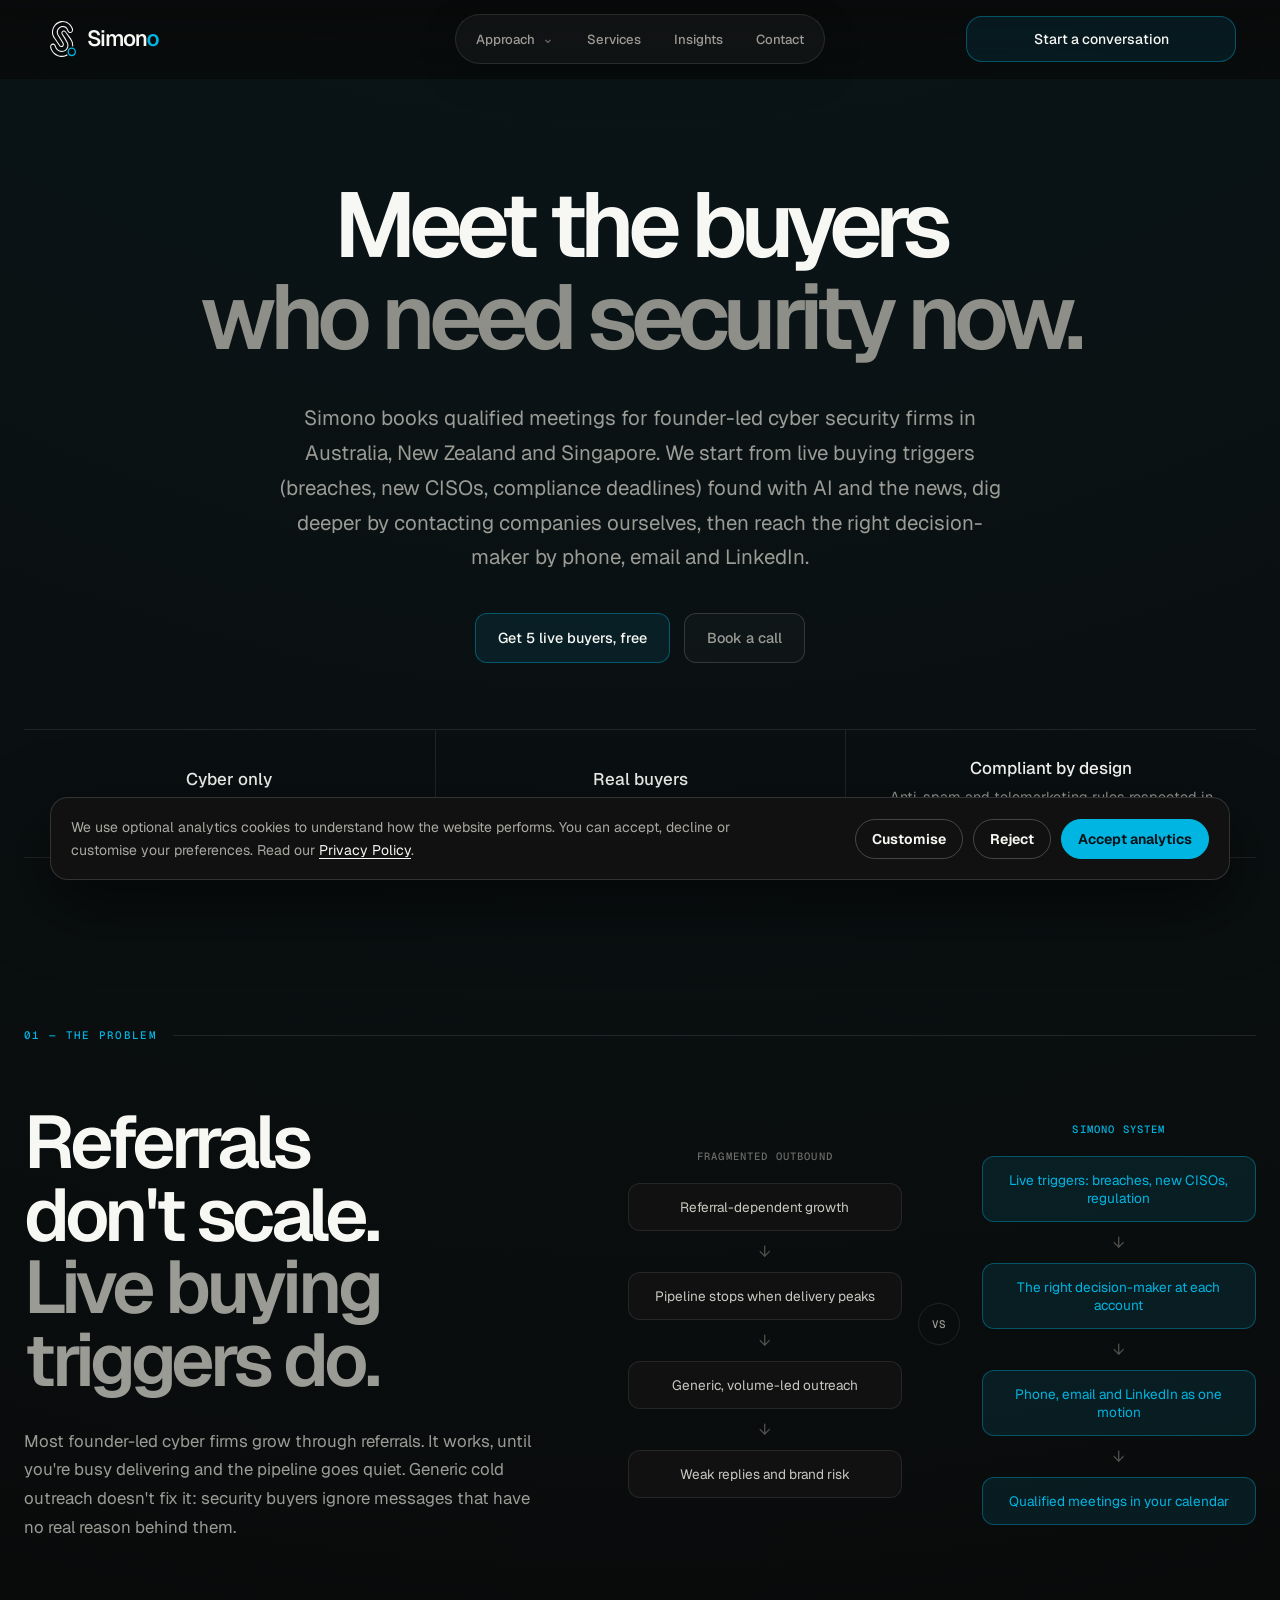
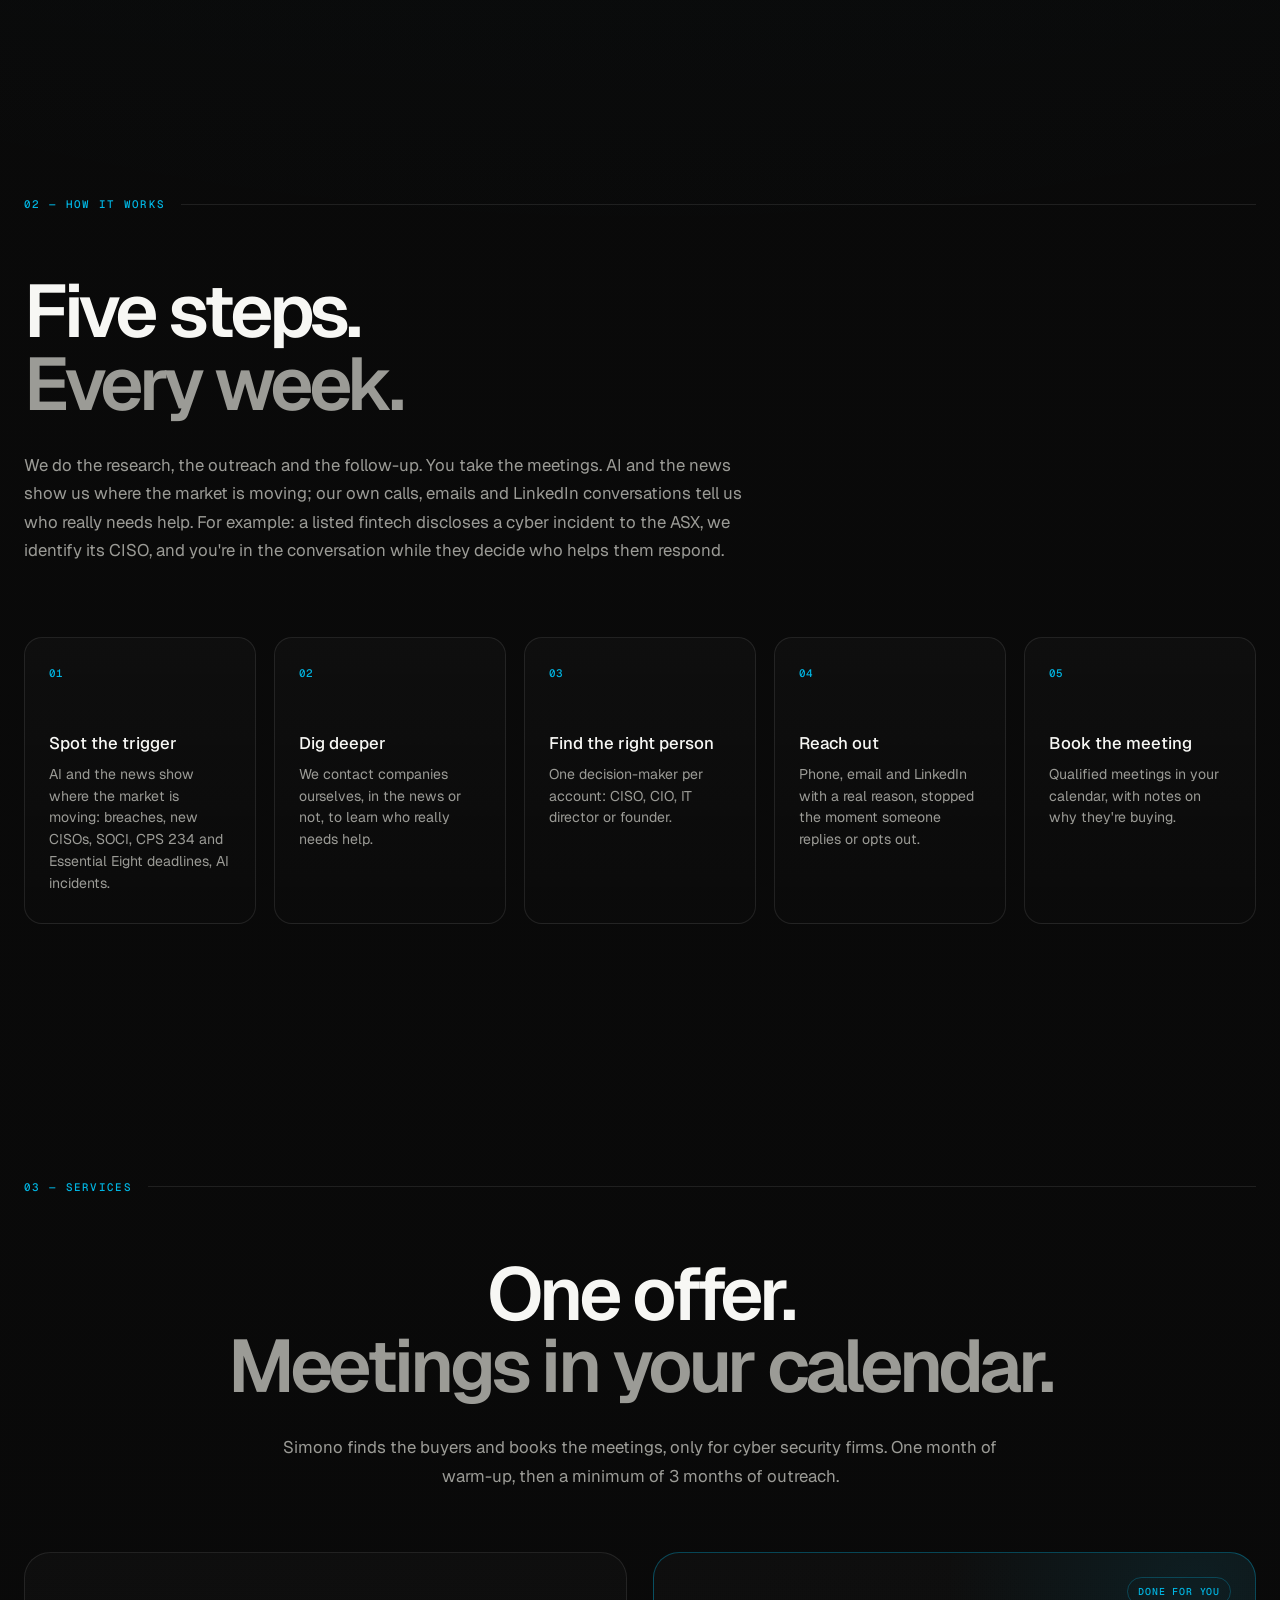
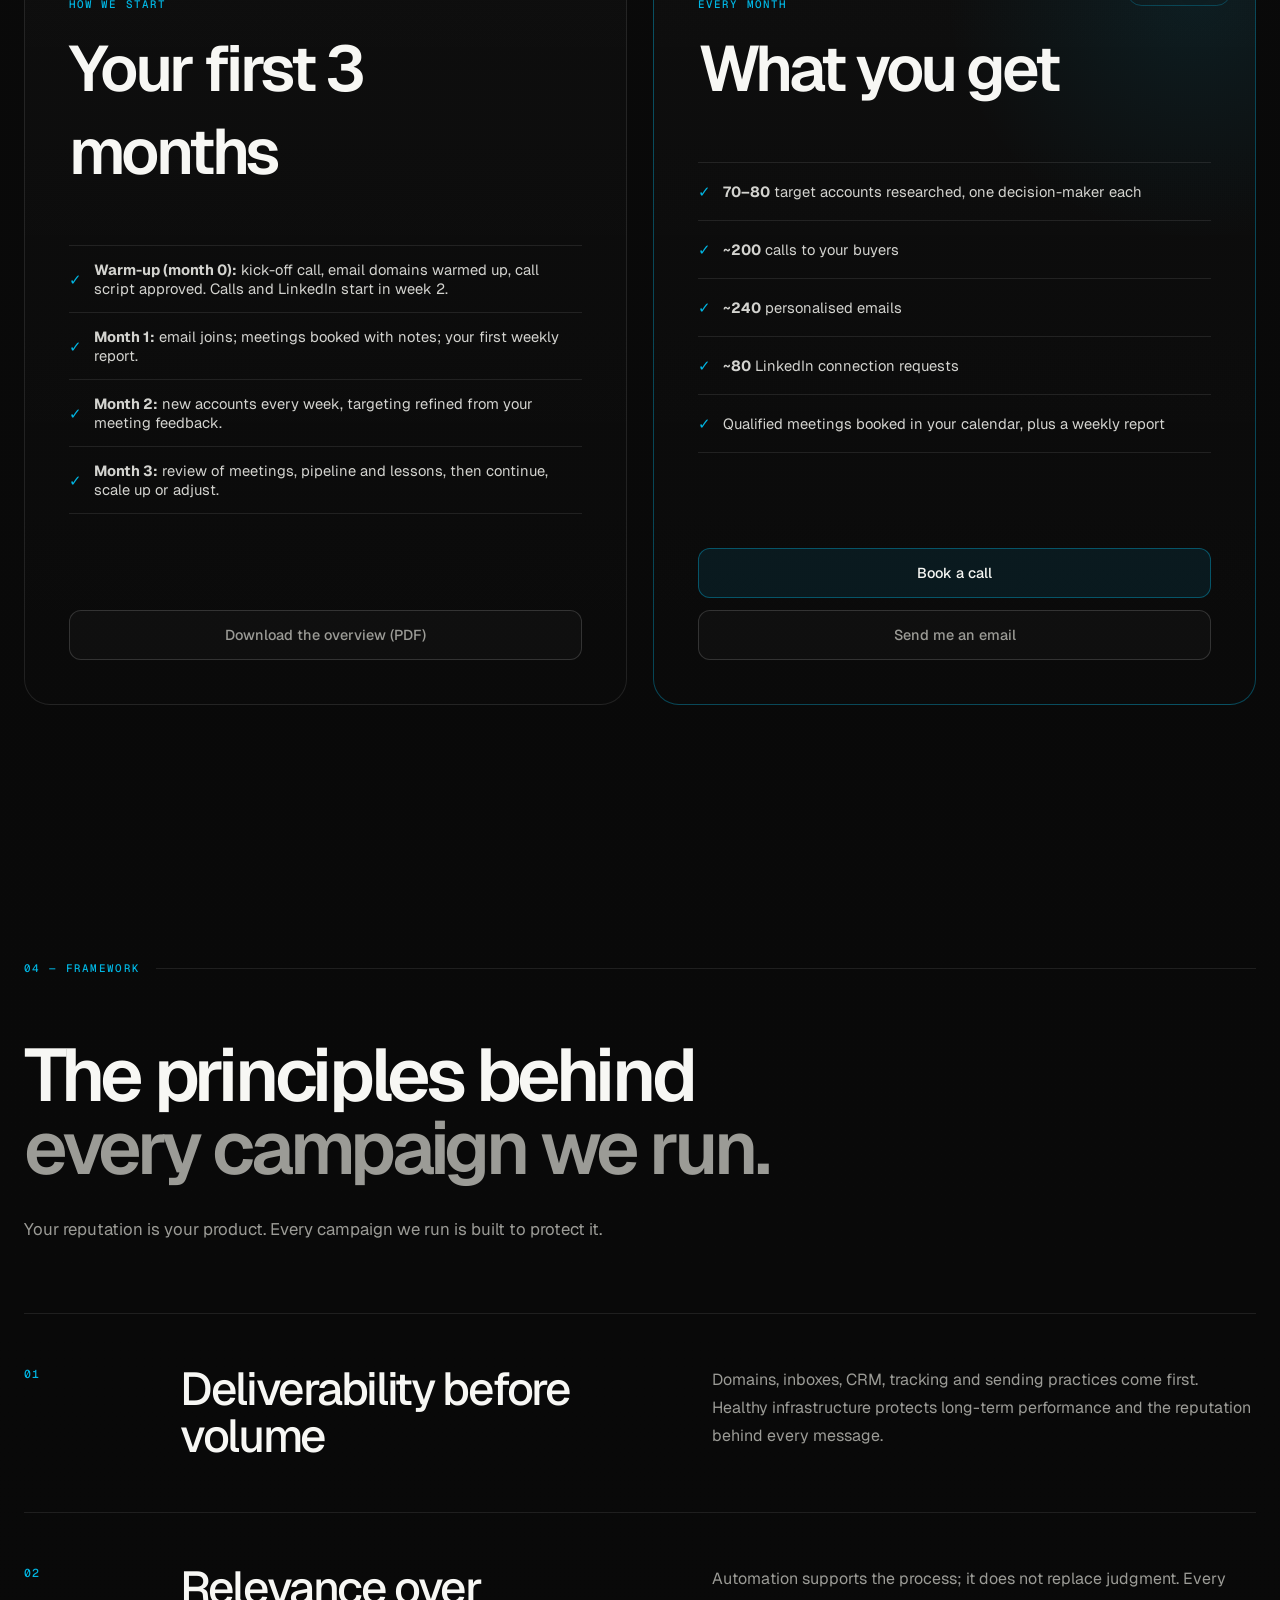
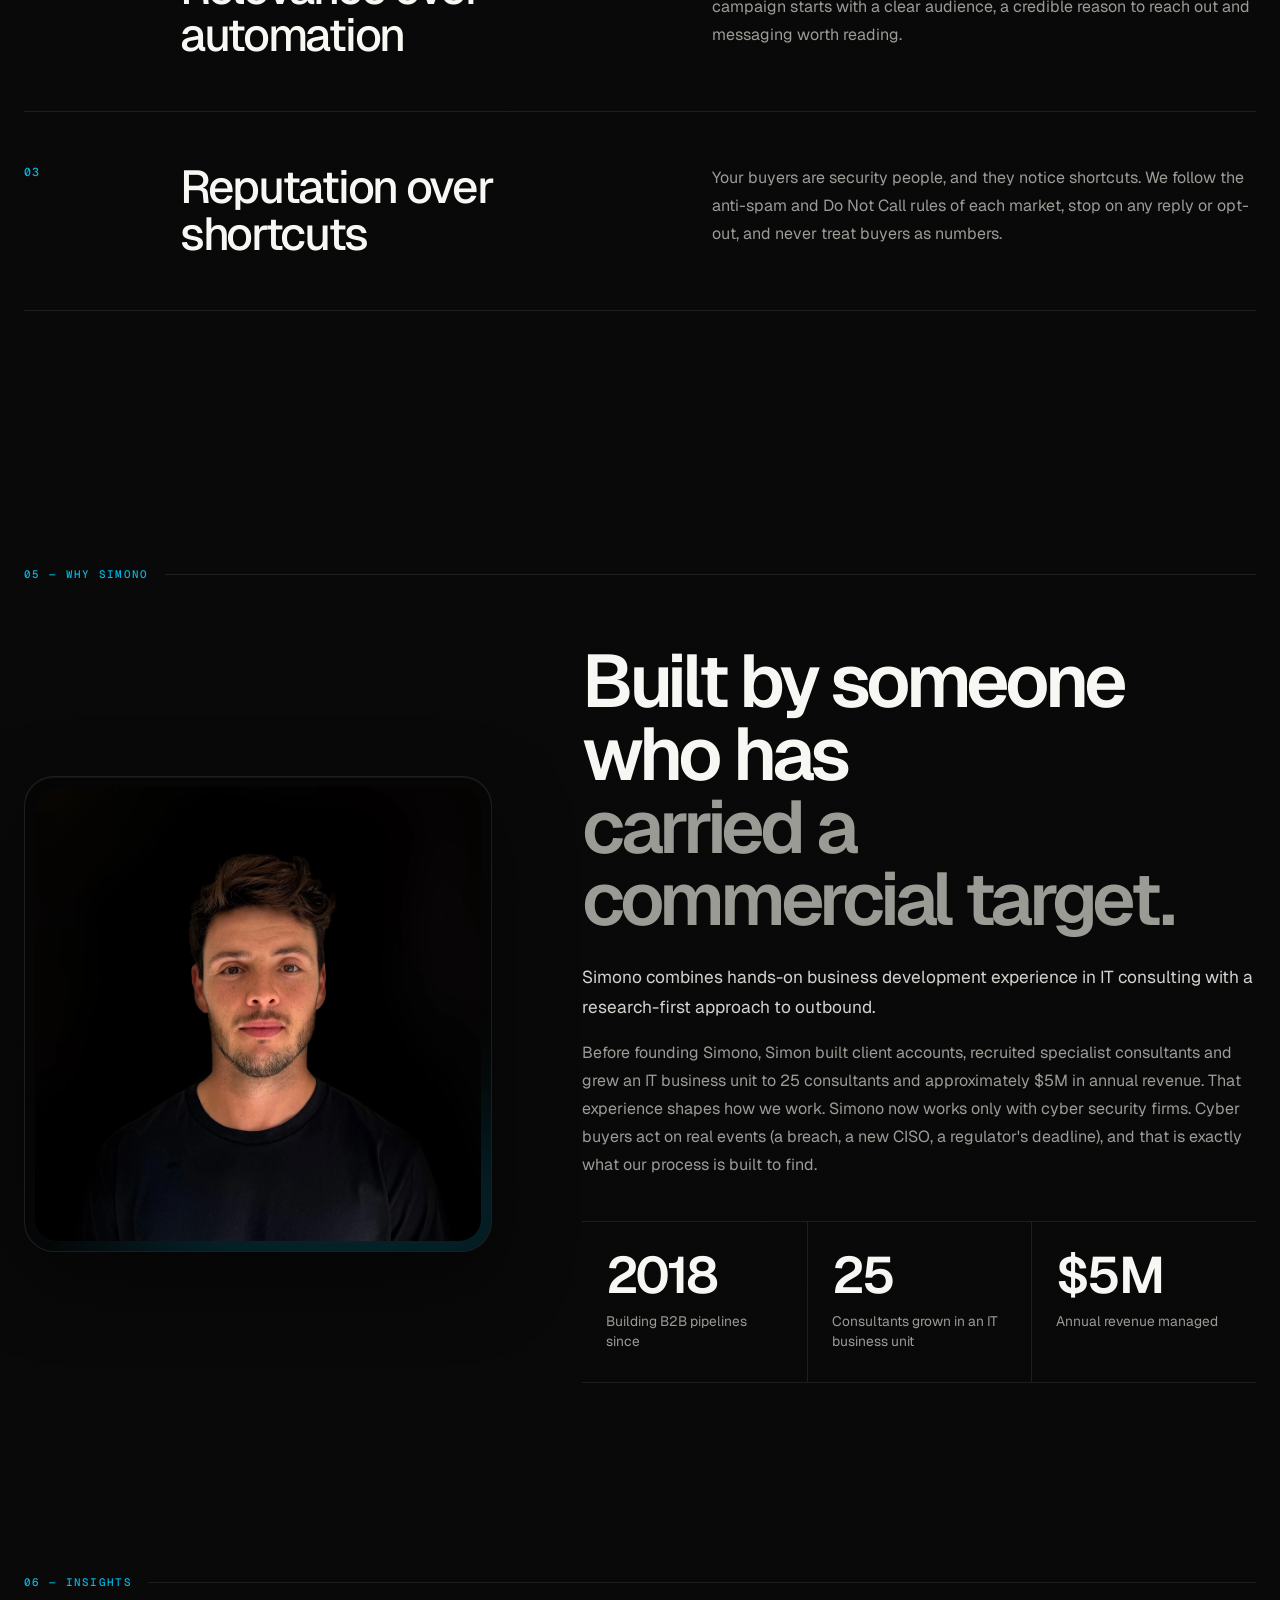
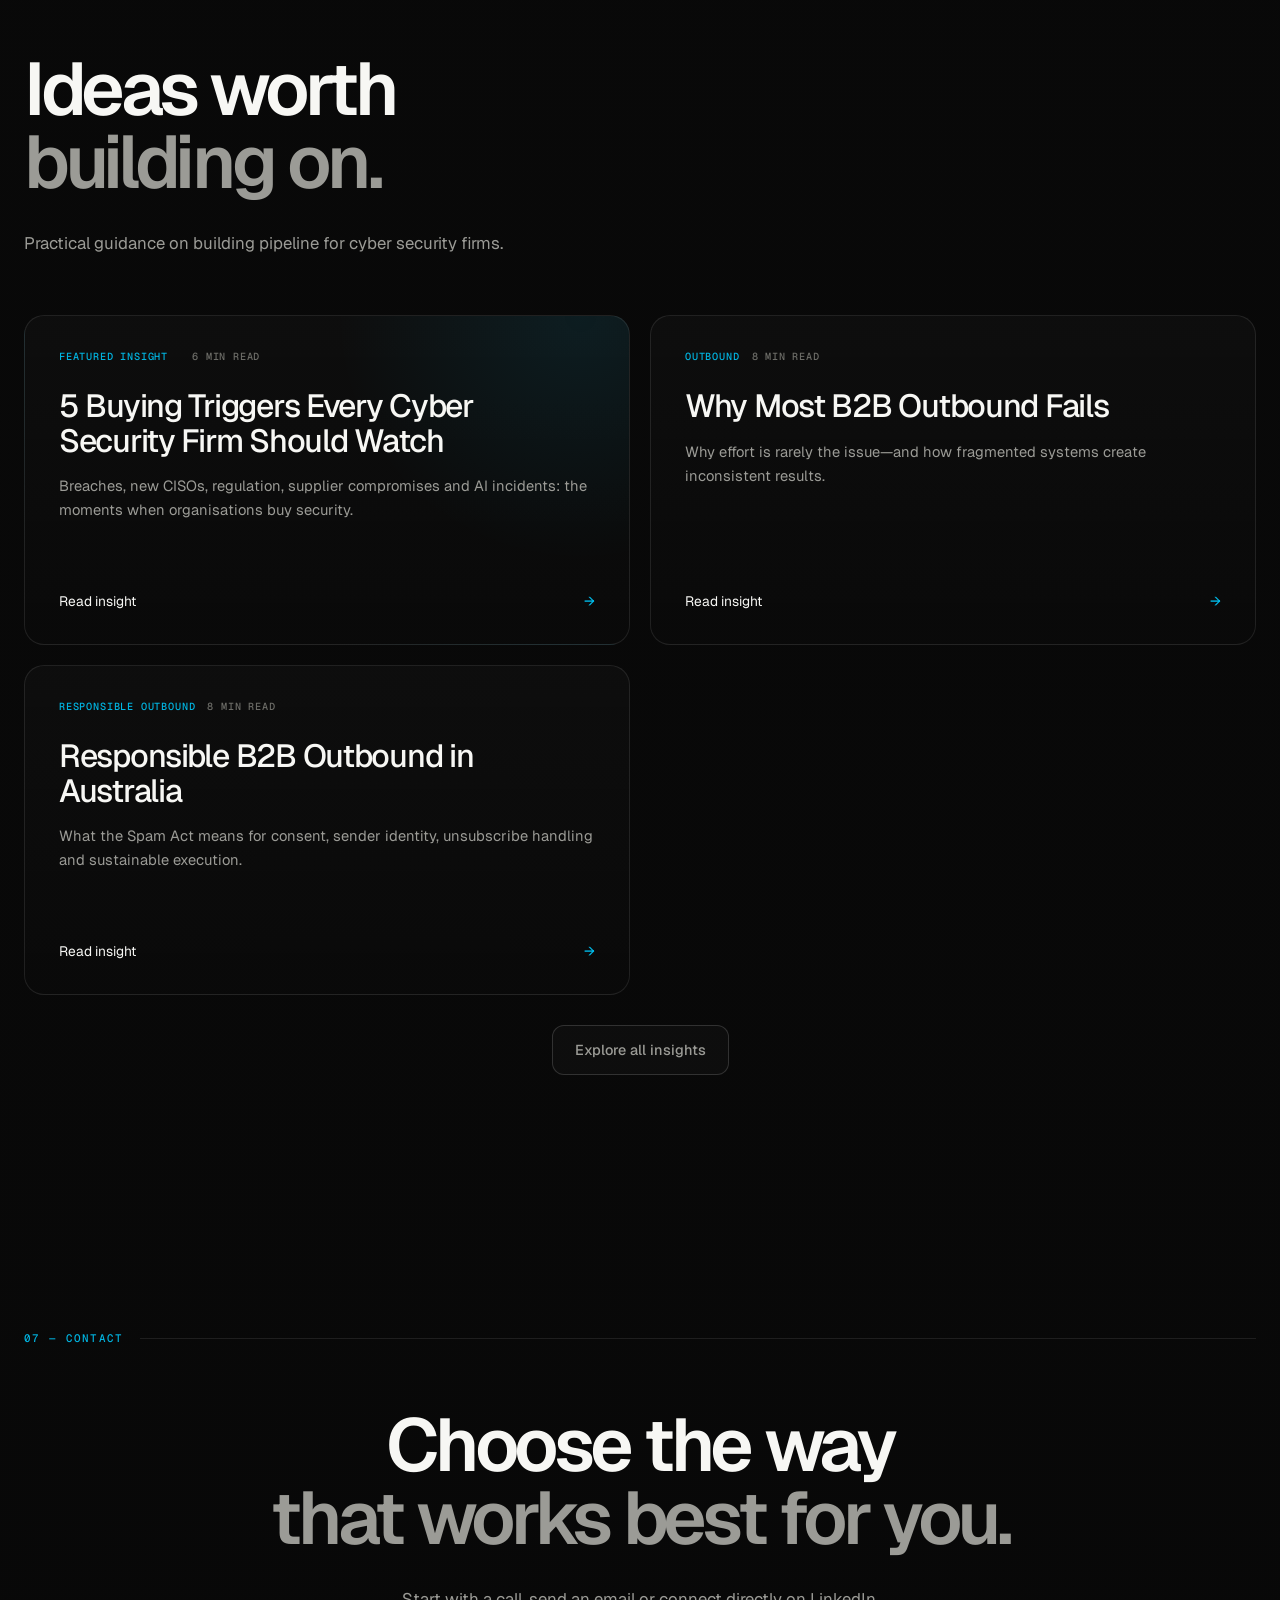
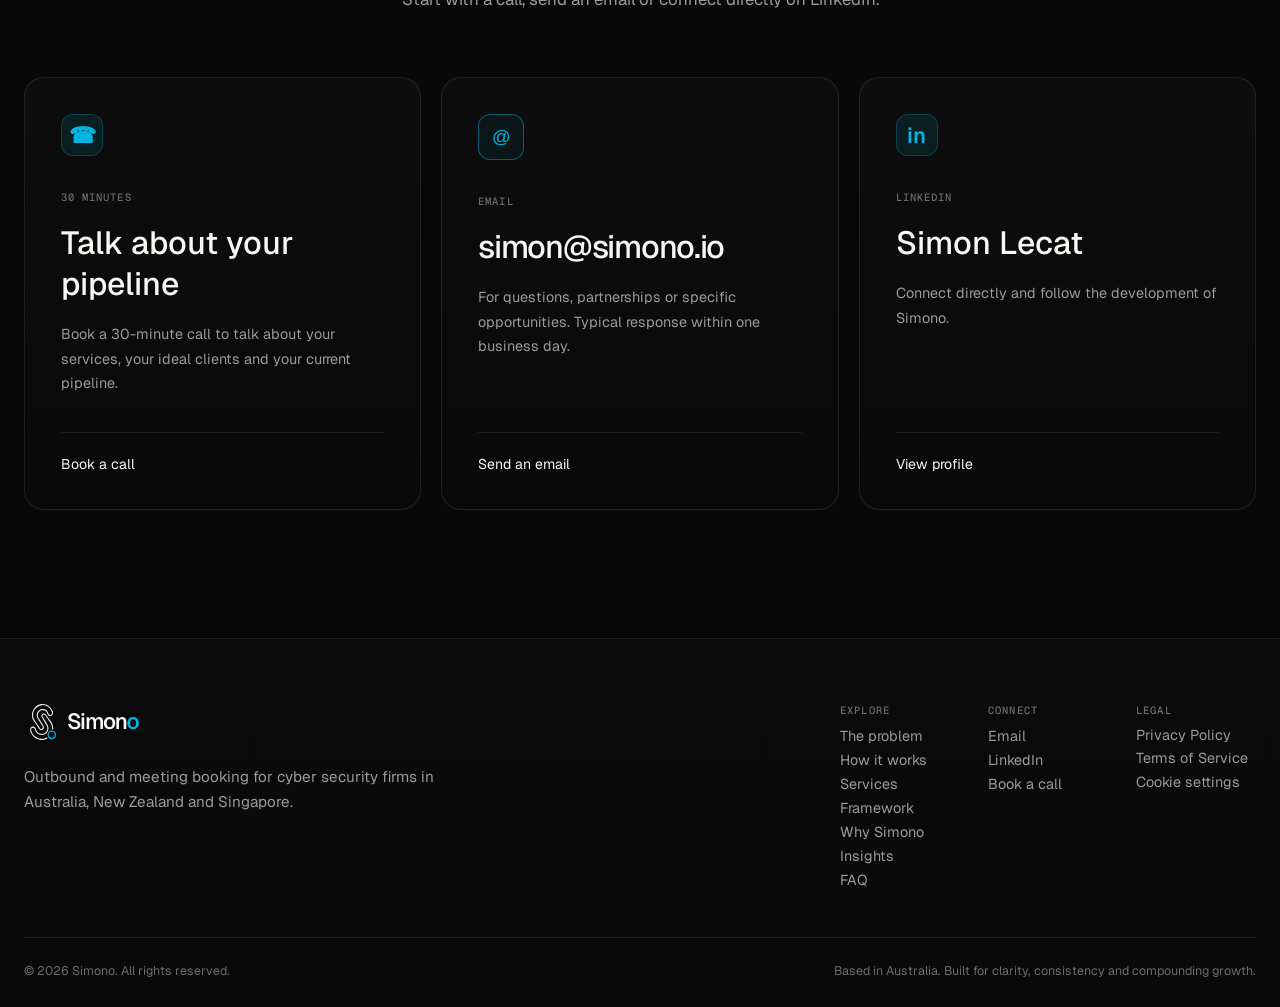
==== commit df82497b: "One offer, AU NZ SG, first 3 months, overview PDF" ====
--- a/index.html
+++ b/index.html
@@ -5,7 +5,7 @@
     <meta charset="utf-8" />
     <meta content="width=device-width, initial-scale=1.0" name="viewport" />
     <meta
-      content="Simono books qualified meetings for founder-led cyber security firms in Australia and New Zealand, by tracking live buying triggers and reaching the right decision-maker by phone, email and LinkedIn."
+      content="Simono books qualified meetings for founder-led cyber security firms in Australia, New Zealand and Singapore, by tracking live buying triggers and reaching the right decision-maker by phone, email and LinkedIn."
       name="description"
     />
     <meta
@@ -16,7 +16,7 @@
     <meta content="website" property="og:type" />
     <meta content="Simono" property="og:site_name" />
     <meta
-      content="Simono — Outbound &amp; meeting booking for Australian cyber security firms" property="og:title"
+      content="Simono — Outbound &amp; meeting booking for cyber security firms in Australia, NZ &amp; Singapore" property="og:title"
     />
     <meta
       content="Meetings with organisations that need security right now. Live buying triggers, the right decision-maker, and phone, email and LinkedIn outreach for cyber security firms." property="og:description"
@@ -28,7 +28,7 @@
     />
     <meta content="summary_large_image" name="twitter:card" />
     <meta
-      content="Simono — Outbound &amp; meeting booking for Australian cyber security firms" name="twitter:title"
+      content="Simono — Outbound &amp; meeting booking for cyber security firms in Australia, NZ &amp; Singapore" name="twitter:title"
     />
     <meta
       content="Meetings with organisations that need security right now. Live buying triggers, the right decision-maker, and phone, email and LinkedIn outreach for cyber security firms." name="twitter:description"
@@ -37,7 +37,7 @@
       content="https://www.simono.io/assets/simono-og.png"
       name="twitter:image"
     />
-    <title>Simono — Outbound &amp; meeting booking for Australian cyber security firms</title>
+    <title>Simono — Outbound &amp; meeting booking for cyber security firms in Australia, NZ &amp; Singapore</title>
     <!-- Simono favicon pack -->
     <link rel="icon" href="/favicon.ico" sizes="any">
     <link rel="icon" type="image/svg+xml" href="/favicon.svg">
@@ -71,9 +71,9 @@
             "@id": "https://www.simono.io/#service",
             "name": "Simono",
             "url": "https://www.simono.io/",
-            "description": "Outbound and meeting booking for founder-led cyber security firms in Australia and New Zealand, built on live buying triggers and responsible phone, email and LinkedIn outreach.",
+            "description": "Outbound and meeting booking for founder-led cyber security firms in Australia, New Zealand and Singapore, built on live buying triggers and responsible phone, email and LinkedIn outreach.",
             "provider": { "@id": "https://www.simono.io/#organization" },
-            "areaServed": ["Australia", "New Zealand"],
+            "areaServed": ["Australia", "New Zealand", "Singapore"],
             "serviceType": [
               "Cyber security outbound",
               "Appointment setting for cyber security firms",
@@ -2077,9 +2077,10 @@
             </h1>
             <p class="hero-lead">
               Simono books qualified meetings for founder-led cyber security
-              firms in Australia. We track live buying triggers (breaches, new
-              CISOs, compliance deadlines), find the right decision-maker and
-              reach them by phone, email and LinkedIn.
+              firms in Australia, New Zealand and Singapore. We start from live
+              buying triggers (breaches, new CISOs, compliance deadlines) found
+              with AI and the news, dig deeper by contacting companies ourselves,
+              then reach the right decision-maker by phone, email and LinkedIn.
             </p>
             <div class="hero-actions">
               <a class="button" href="mailto:simon@simono.io?subject=Send%20me%205%20live%20buyers&amp;body=Hi%20Simon%2C%0A%0AI%27d%20like%20the%20free%20list%20of%205%20organisations%20with%20a%20live%20security%20trigger.%0A%0AOur%20firm%3A%20%0AWhat%20we%20sell%3A%20%0A"
@@ -2105,7 +2106,7 @@
             <div class="proof-item">
               <strong>Compliant by design</strong
               ><span
-                >Spam Act and Do Not Call Register rules respected.</span
+                >Anti-spam and telemarketing rules respected in every market.</span
               >
             </div>
           </div>
@@ -2174,8 +2175,7 @@
               Five steps.<span>Every week.</span>
             </h2>
             <p class="intro">
-              We do the research, the outreach and the follow-up. You take the
-              meetings. For example: a listed fintech discloses a cyber incident
+              We do the research, the outreach and the follow-up. You take the meetings. AI and the news show us where the market is moving; our own calls, emails and LinkedIn conversations tell us who really needs help. For example: a listed fintech discloses a cyber incident
               to the ASX, we identify its CISO, and you're in the conversation
               while they decide who helps them respond.
             </p>
@@ -2185,25 +2185,25 @@
               <small>01</small>
               <h3>Spot the trigger</h3>
               <p>
-                Breaches, ransomware claims, new CISOs, SOCI, CPS 234 and
-                Essential Eight deadlines, AI incidents.
+                AI and the news show where the market is moving: breaches, new
+                CISOs, SOCI, CPS 234 and Essential Eight deadlines, AI incidents.
               </p>
             </article>
             <article class="method-card reveal">
               <small>02</small>
-              <h3>Find the right person</h3>
-              <p>One decision-maker per account: CISO, CIO, IT director or founder.</p>
+              <h3>Dig deeper</h3>
+              <p>We contact companies ourselves, in the news or not, to learn who really needs help.</p>
             </article>
             <article class="method-card reveal">
               <small>03</small>
-              <h3>Give a reason to talk</h3>
-              <p>Messaging built on the trigger and your expertise, not a template.</p>
+              <h3>Find the right person</h3>
+              <p>One decision-maker per account: CISO, CIO, IT director or founder.</p>
             </article>
             <article class="method-card reveal">
               <small>04</small>
               <h3>Reach out</h3>
               <p>
-                Measured phone, email and LinkedIn outreach, stopped the moment
+                Phone, email and LinkedIn with a real reason, stopped the moment
                 someone replies or opts out.
               </p>
             </article>
@@ -2223,61 +2223,47 @@
           </div>
           <div class="offer-head reveal">
             <h2 class="title">
-              Done for you.<span>Or built for your team.</span>
+              One offer.<span>Meetings in your calendar.</span>
             </h2>
             <p class="intro">
-              Two ways to work with Simono, both built only for cyber security
-              firms.
+              Simono finds the buyers and books the meetings, only for cyber
+              security firms. One month of warm-up, then a minimum of 3 months
+              of outreach.
             </p>
           </div>
           <div class="offer-grid">
             <article class="offer-card reveal">
-              <small>Foundation</small>
-              <h3>Build</h3>
-              <p>
-                For cyber firms that want their own outbound system, designed and
-                launched with them, then run by their team.
-              </p>
+              <small>How we start</small>
+              <h3>Your first 3 months</h3>
               <ul class="offer-list">
-                <li>Trigger tracking set up for your services</li>
-                <li>ICP and target account list</li>
-                <li>Messaging and phone, email and LinkedIn sequences</li>
-                <li>CRM, tracking and reporting</li>
-                <li>Launch and handover to your team</li>
+                <li><span><b>Warm-up (month 0):</b> kick-off call, email domains warmed up, call script approved. Calls and LinkedIn start in week 2.</span></li>
+                <li><span><b>Month 1:</b> email joins; meetings booked with notes; your first weekly report.</span></li>
+                <li><span><b>Month 2:</b> new accounts every week, targeting refined from your meeting feedback.</span></li>
+                <li><span><b>Month 3:</b> review of meetings, pipeline and lessons, then continue, scale up or adjust.</span></li>
               </ul>
               <a
-                class="button secondary open-booking"
-                data-booking-type="build"
-                href="#booking"
-                >Discuss Build
-              </a>
-              <a
                 class="button secondary"
-                href="mailto:simon@simono.io?subject=Outbound%20Inquiry"
-                style="margin-top: 12px; display: inline-flex"
-                >Send me an email</a
+                href="/assets/simono-overview.pdf"
+                download
+                >Download the overview (PDF)</a
               >
             </article>
             <article class="offer-card featured reveal">
-              <span class="badge">Core solution</span>
-              <small>Done for you</small>
-              <h3>Scale</h3>
-              <p>
-                For founder-led cyber firms that want Simono to find the buyers and
-                book the meetings.
-              </p>
+              <span class="badge">Done for you</span>
+              <small>Every month</small>
+              <h3>What you get</h3>
               <ul class="offer-list">
-                <li>Weekly live-trigger research</li>
-                <li>Decision-maker research and contact data</li>
-                <li>Phone, email and LinkedIn outreach</li>
-                <li>Qualified meetings booked in your calendar</li>
-                <li>Weekly reporting on pipeline and replies</li>
+                <li><span><b>70–80</b> target accounts researched, one decision-maker each</span></li>
+                <li><span><b>~200</b> calls to your buyers</span></li>
+                <li><span><b>~240</b> personalised emails</span></li>
+                <li><span><b>~80</b> LinkedIn connection requests</span></li>
+                <li>Qualified meetings booked in your calendar, plus a weekly report</li>
               </ul>
               <a
                 class="button open-booking"
-                data-booking-type="scale"
+                data-booking-type="default"
                 href="#booking"
-                >Discuss Scale
+                >Book a call
               </a>
               <a
                 class="button secondary"
@@ -2297,7 +2283,7 @@
           </div>
           <div class="reveal">
             <h2 class="title">
-              The principles behind<span>every system we build.</span>
+              The principles behind<span>every campaign we run.</span>
             </h2>
             <p class="intro">
               Your reputation is your product. Every campaign we run is built to
@@ -2333,8 +2319,7 @@
                 <h3>Reputation over shortcuts</h3>
                 <p>
                   Your buyers are security people, and they notice shortcuts. We
-                  follow the Spam Act and Do Not Call Register rules, stop on
-                  any reply or opt-out, and never treat buyers as numbers.
+                  follow the anti-spam and Do Not Call rules of each market, stop on any reply or opt-out, and never treat buyers as numbers.
                 </p>
               </div>
             </article>
@@ -2370,12 +2355,12 @@
                 </h2>
                 <p class="why-lead">
                   Simono combines hands-on business development experience in IT
-                  consulting with a systems-first approach to outbound.
+                  consulting with a research-first approach to outbound.
                 </p>
                 <p>
                   Before founding Simono, Simon built client accounts, recruited
                   specialist consultants and grew an IT business unit to 25
-                  consultants and approximately $5M in annual revenue. That experience shapes every system we build. Simono now works only with cyber security firms. Cyber buyers
+                  consultants and approximately $5M in annual revenue. That experience shapes how we work. Simono now works only with cyber security firms. Cyber buyers
                   act on real events (a breach, a new CISO, a regulator's
                   deadline), and that is exactly what our process is built to
                   find.
@@ -2424,19 +2409,6 @@
 <div class="insight-link"><span>Read insight</span><b>→</b></div>
 </a>
             <div class="insight-stack">
-<a class="insight-card reveal" href="/insights/build-the-system/">
-<div class="insight-meta">
-<span>Philosophy</span><span>7 min read</span>
-</div>
-<h3>Build the System. Conversations Follow.</h3>
-<p>
-                  Why predictable growth starts with connected systems rather
-                  than isolated outbound actions.
-                </p>
-<div class="insight-link">
-<span>Read insight</span><b>→</b>
-</div>
-</a>
               <a
                 class="insight-card reveal"
                 href="/insights/why-most-b2b-outbound-fails/"
@@ -2493,15 +2465,14 @@
           <div class="contact-grid">
             <a
               class="contact-card reveal open-booking"
-              data-booking-type="build"
+              data-booking-type="default"
               href="#booking"
             >
               <div class="contact-icon">☎</div>
               <small>30 minutes</small>
               <h3>Talk about your pipeline</h3>
               <p>
-                Book a strategy call to discuss your goals, review your outbound
-                process and identify the highest-impact opportunities.
+                Book a 30-minute call to talk about your services, your ideal clients and your current pipeline.
               </p>
               <div class="contact-action">
                 <span>Book a call</span><span></span>
@@ -2557,7 +2528,7 @@
               >
             </a>
             <p class="footer-tagline">
-              Outbound and meeting booking for Australian cyber security firms.
+              Outbound and meeting booking for cyber security firms in Australia, New Zealand and Singapore.
             </p>
           </div>
           <div class="footer-v4-links">
@@ -2628,19 +2599,15 @@
         </div>
         <div class="booking-copy">
           <h2 class="booking-title" id="bookingTitle">
-            Build your outbound system with Simono
+            Book a call with Simon
           </h2>
           <p class="booking-subtitle" id="bookingSubtitle">
-            Design the foundations of a predictable outbound engine for your
-            cyber security firm. We'll review your goals,
-            ideal customers, messaging and the infrastructure needed to launch
-            with clarity.
+            A focused 30-minute conversation about your services, your ideal clients and your pipeline, and whether Simono is the right fit to book meetings for you.
           </p>
           <div class="booking-reassurance">
             <strong id="bookingReassuranceTitle">No sales pressure.</strong>
             <span id="bookingReassuranceText"
-              >We'll explore how to build the right outbound foundation for your
-              business and determine whether Simono is the right partner.</span
+              >No obligation. Just a focused conversation to understand your business and explore whether Simono can help.</span
             >
           </div>
         </div>
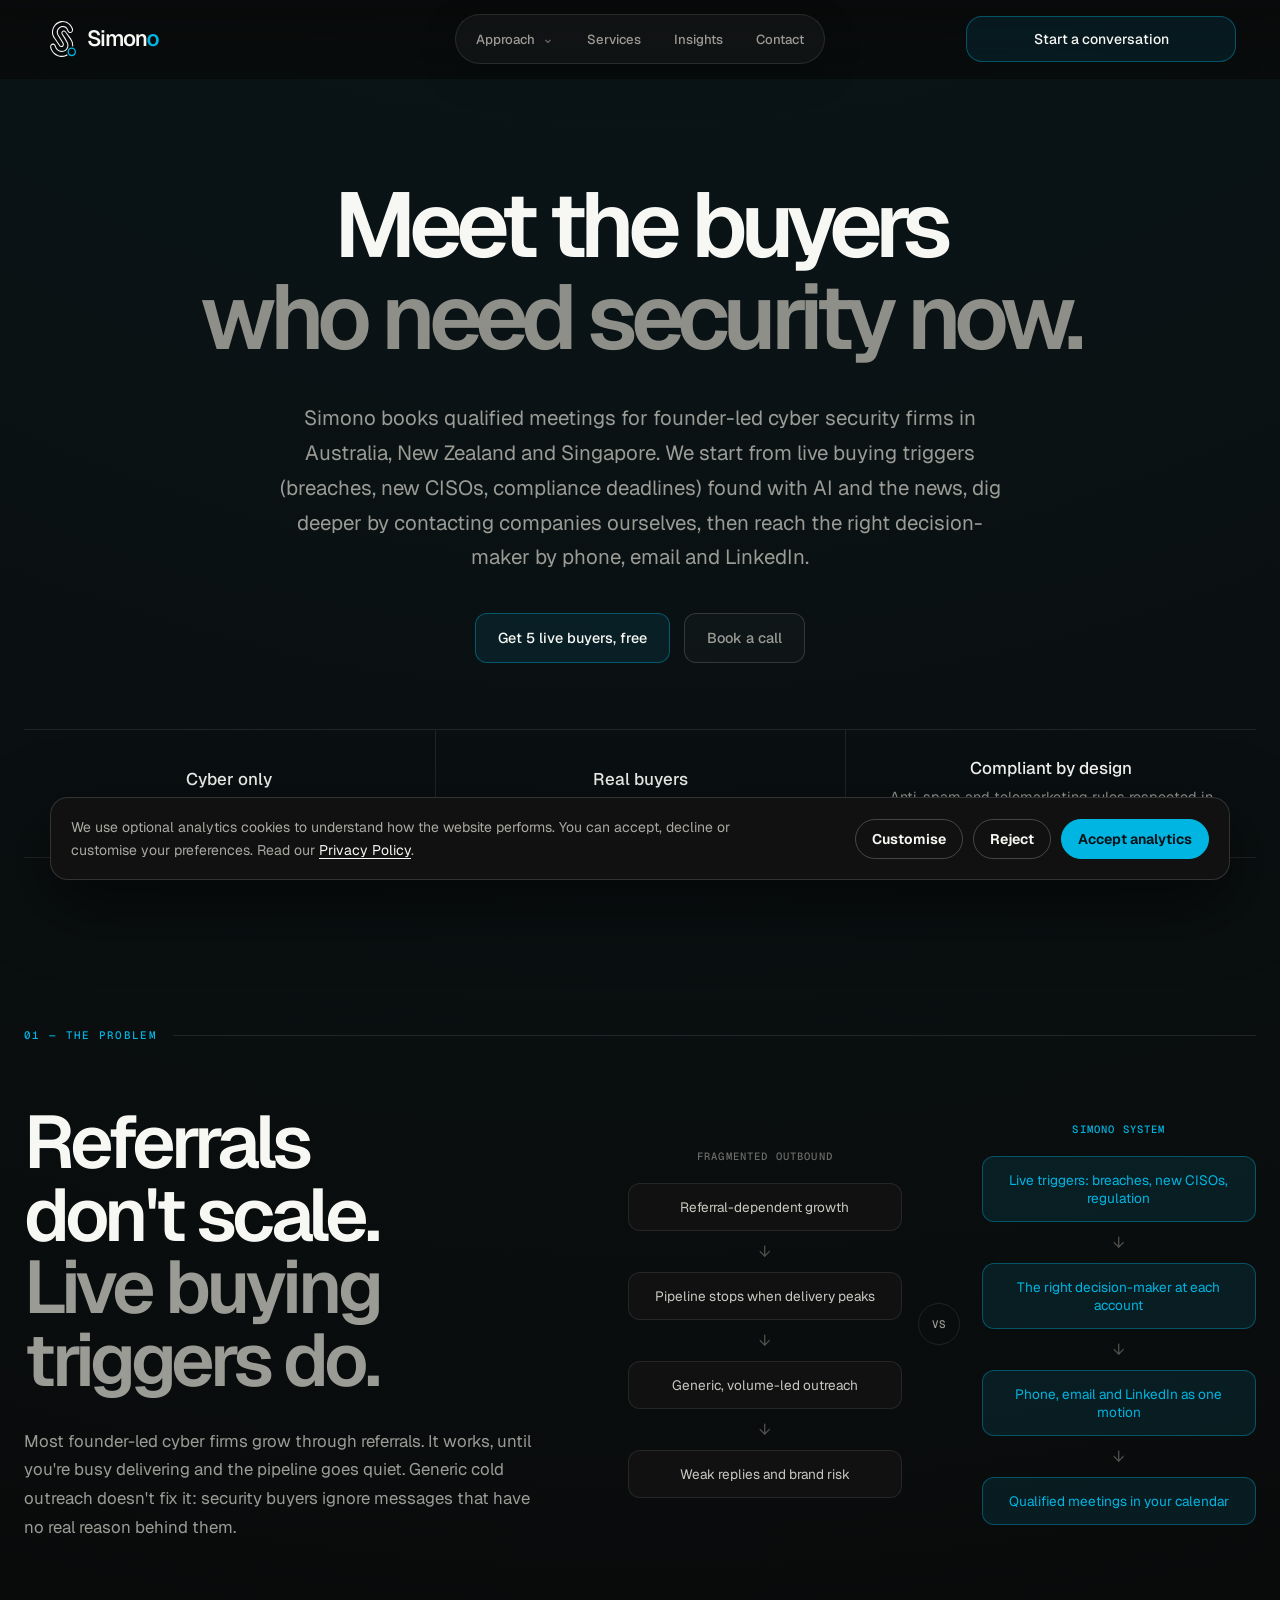
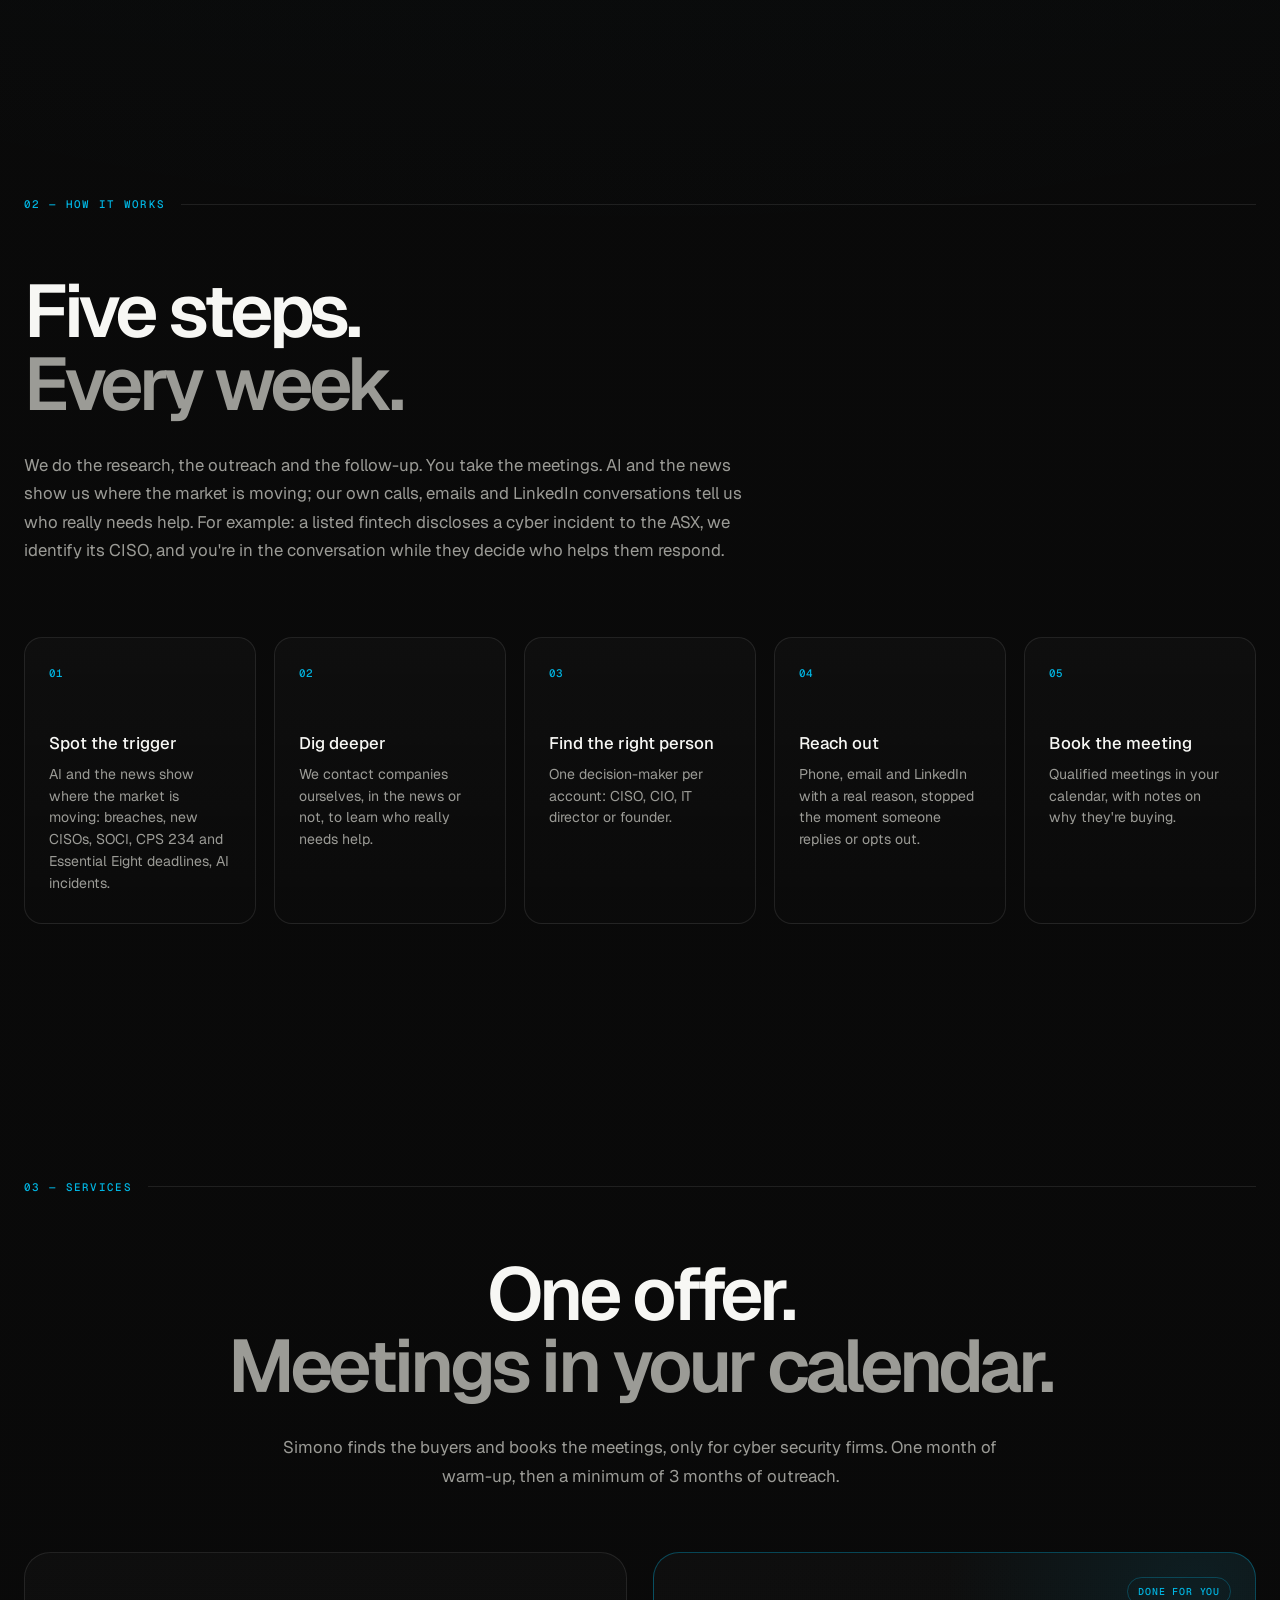
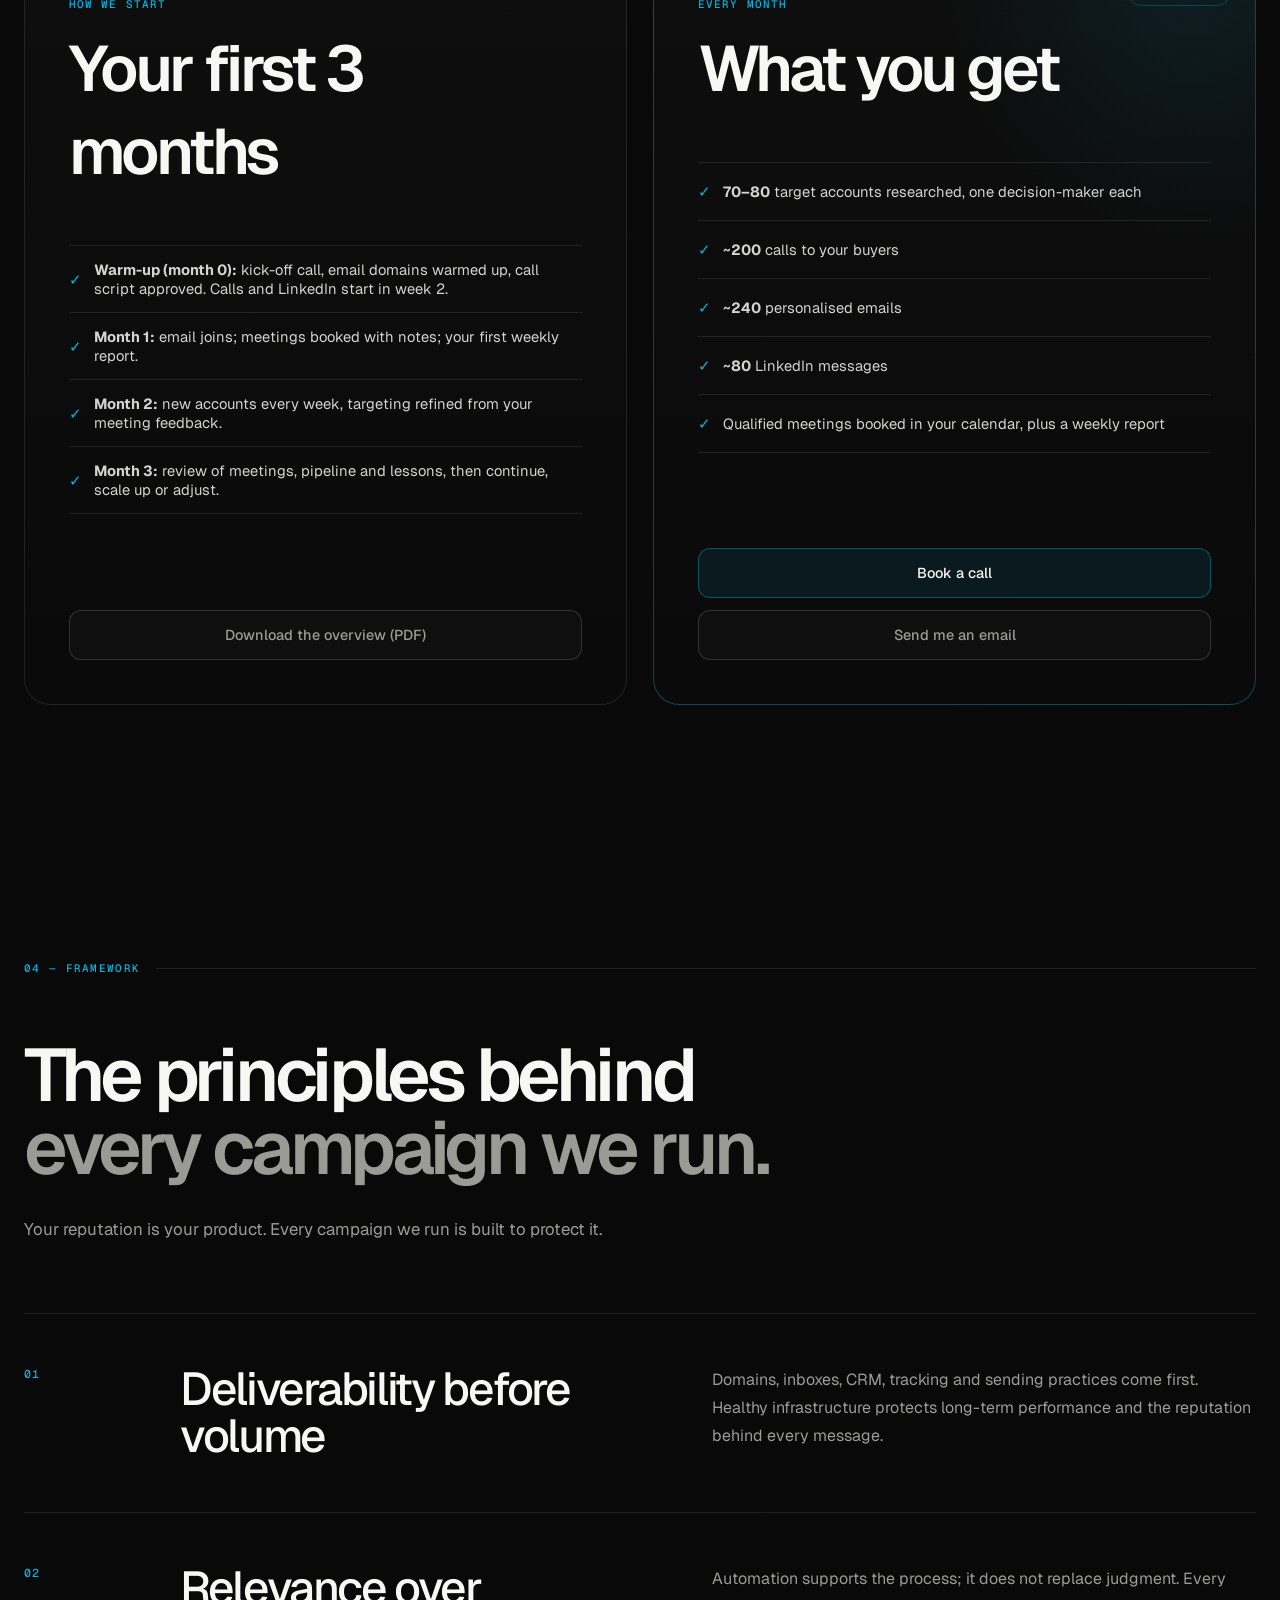
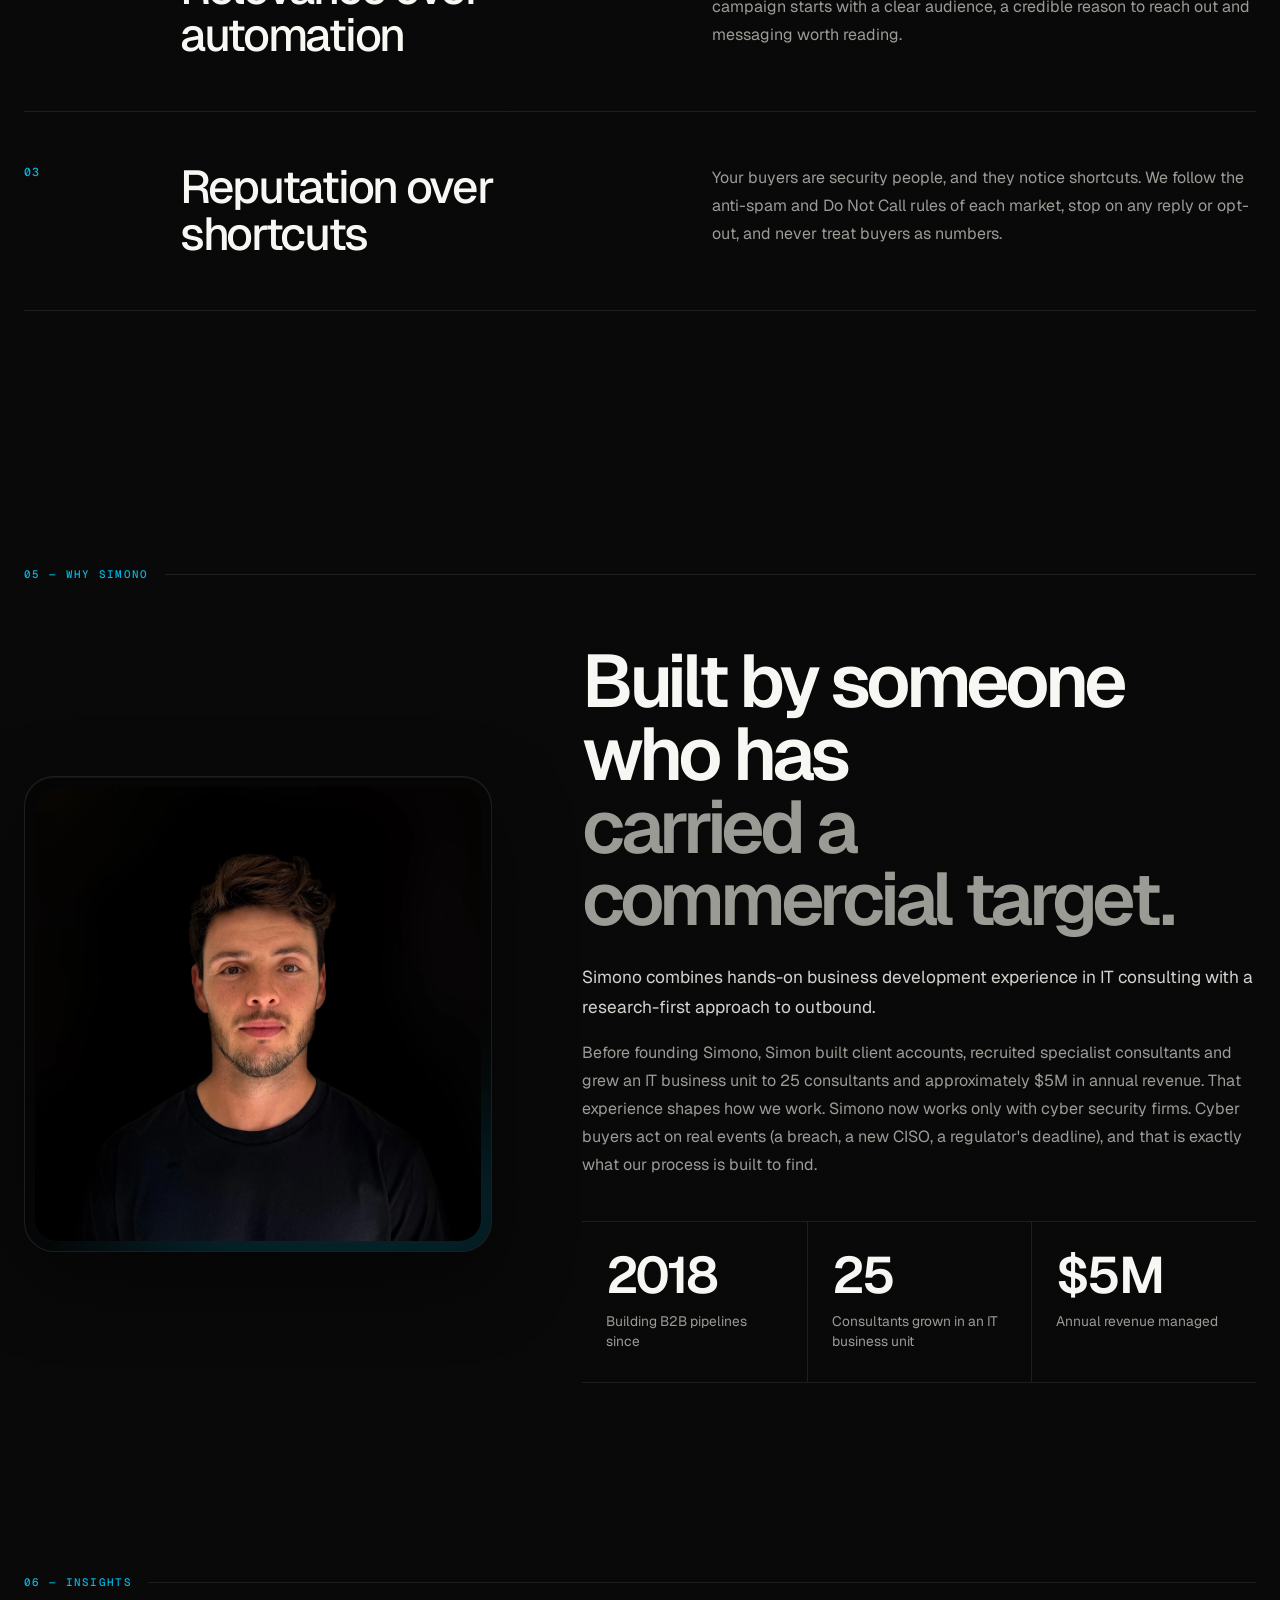
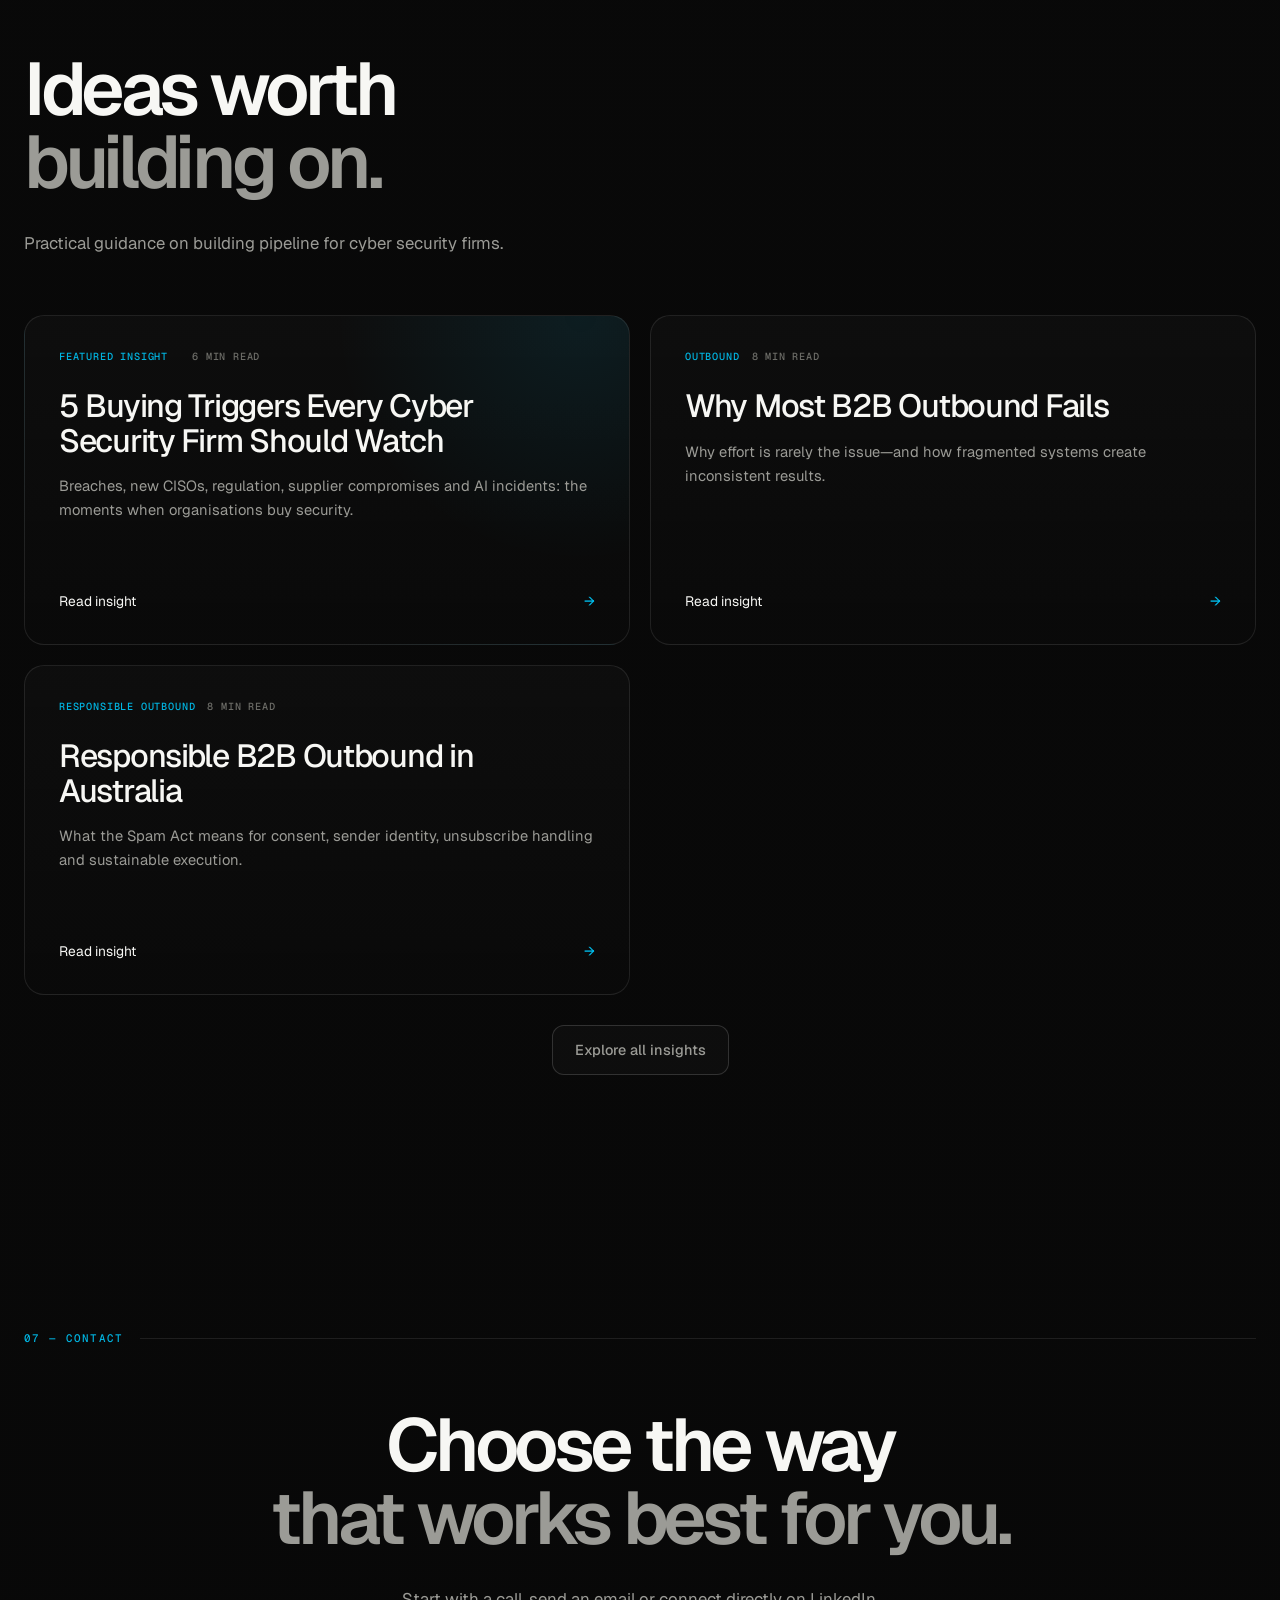
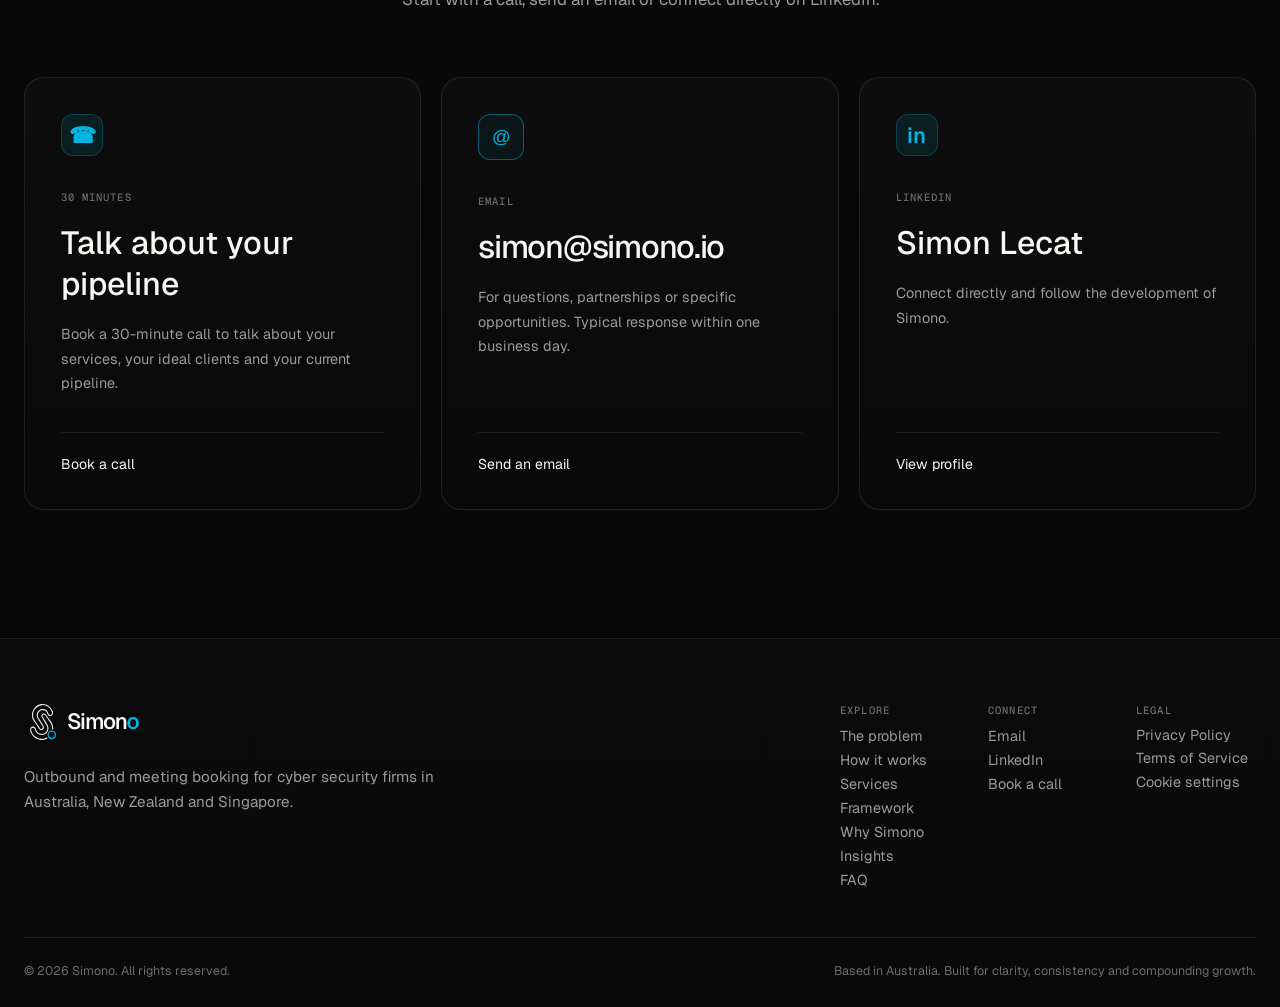
==== commit 2e8b37b3: "LinkedIn messages instead of requests; update overview PDF" ====
--- a/index.html
+++ b/index.html
@@ -16,10 +16,12 @@
     <meta content="website" property="og:type" />
     <meta content="Simono" property="og:site_name" />
     <meta
-      content="Simono — Outbound &amp; meeting booking for cyber security firms in Australia, NZ &amp; Singapore" property="og:title"
+      content="Simono — Outbound &amp; meeting booking for cyber security firms in Australia, NZ &amp; Singapore"
+      property="og:title"
     />
     <meta
-      content="Meetings with organisations that need security right now. Live buying triggers, the right decision-maker, and phone, email and LinkedIn outreach for cyber security firms." property="og:description"
+      content="Meetings with organisations that need security right now. Live buying triggers, the right decision-maker, and phone, email and LinkedIn outreach for cyber security firms."
+      property="og:description"
     />
     <meta content="https://www.simono.io/" property="og:url" />
     <meta
@@ -28,24 +30,29 @@
     />
     <meta content="summary_large_image" name="twitter:card" />
     <meta
-      content="Simono — Outbound &amp; meeting booking for cyber security firms in Australia, NZ &amp; Singapore" name="twitter:title"
+      content="Simono — Outbound &amp; meeting booking for cyber security firms in Australia, NZ &amp; Singapore"
+      name="twitter:title"
     />
     <meta
-      content="Meetings with organisations that need security right now. Live buying triggers, the right decision-maker, and phone, email and LinkedIn outreach for cyber security firms." name="twitter:description"
+      content="Meetings with organisations that need security right now. Live buying triggers, the right decision-maker, and phone, email and LinkedIn outreach for cyber security firms."
+      name="twitter:description"
     />
     <meta
       content="https://www.simono.io/assets/simono-og.png"
       name="twitter:image"
     />
-    <title>Simono — Outbound &amp; meeting booking for cyber security firms in Australia, NZ &amp; Singapore</title>
+    <title>
+      Simono — Outbound &amp; meeting booking for cyber security firms in
+      Australia, NZ &amp; Singapore
+    </title>
     <!-- Simono favicon pack -->
-    <link rel="icon" href="/favicon.ico" sizes="any">
-    <link rel="icon" type="image/svg+xml" href="/favicon.svg">
-    <link rel="icon" type="image/png" sizes="48x48" href="/favicon-48x48.png">
-    <link rel="icon" type="image/png" sizes="96x96" href="/favicon-96x96.png">
-    <link rel="apple-touch-icon" sizes="180x180" href="/apple-touch-icon.png">
-    <link rel="manifest" href="/site.webmanifest">
-    <meta name="theme-color" content="#090909">
+    <link rel="icon" href="/favicon.ico" sizes="any" />
+    <link rel="icon" type="image/svg+xml" href="/favicon.svg" />
+    <link rel="icon" type="image/png" sizes="48x48" href="/favicon-48x48.png" />
+    <link rel="icon" type="image/png" sizes="96x96" href="/favicon-96x96.png" />
+    <link rel="apple-touch-icon" sizes="180x180" href="/apple-touch-icon.png" />
+    <link rel="manifest" href="/site.webmanifest" />
+    <meta name="theme-color" content="#090909" />
 
     <script type="application/ld+json">
       {
@@ -2053,7 +2060,9 @@
           <a href="#why">Why Simono</a><a href="#insights">Insights</a>
           <a href="#contact">Contact</a>
         </nav>
-        <a class="button" href="mailto:simon@simono.io?subject=Send%20me%205%20live%20buyers&amp;body=Hi%20Simon%2C%0A%0AI%27d%20like%20the%20free%20list%20of%205%20organisations%20with%20a%20live%20security%20trigger.%0A%0AOur%20firm%3A%20%0AWhat%20we%20sell%3A%20%0A"
+        <a
+          class="button"
+          href="mailto:simon@simono.io?subject=Send%20me%205%20live%20buyers&amp;body=Hi%20Simon%2C%0A%0AI%27d%20like%20the%20free%20list%20of%205%20organisations%20with%20a%20live%20security%20trigger.%0A%0AOur%20firm%3A%20%0AWhat%20we%20sell%3A%20%0A"
           >Get 5 live buyers</a
         >
         <button
@@ -2070,20 +2079,19 @@
       <section class="hero">
         <div class="container">
           <div class="hero-core-final">
-            <h1>
-              Meet the buyers<span
-                >who need security now.</span
-              >
-            </h1>
+            <h1>Meet the buyers<span>who need security now.</span></h1>
             <p class="hero-lead">
               Simono books qualified meetings for founder-led cyber security
               firms in Australia, New Zealand and Singapore. We start from live
               buying triggers (breaches, new CISOs, compliance deadlines) found
-              with AI and the news, dig deeper by contacting companies ourselves,
-              then reach the right decision-maker by phone, email and LinkedIn.
+              with AI and the news, dig deeper by contacting companies
+              ourselves, then reach the right decision-maker by phone, email and
+              LinkedIn.
             </p>
             <div class="hero-actions">
-              <a class="button" href="mailto:simon@simono.io?subject=Send%20me%205%20live%20buyers&amp;body=Hi%20Simon%2C%0A%0AI%27d%20like%20the%20free%20list%20of%205%20organisations%20with%20a%20live%20security%20trigger.%0A%0AOur%20firm%3A%20%0AWhat%20we%20sell%3A%20%0A"
+              <a
+                class="button"
+                href="mailto:simon@simono.io?subject=Send%20me%205%20live%20buyers&amp;body=Hi%20Simon%2C%0A%0AI%27d%20like%20the%20free%20list%20of%205%20organisations%20with%20a%20live%20security%20trigger.%0A%0AOur%20firm%3A%20%0AWhat%20we%20sell%3A%20%0A"
                 >Get 5 live buyers, free</a
               >
               <a
@@ -2106,7 +2114,8 @@
             <div class="proof-item">
               <strong>Compliant by design</strong
               ><span
-                >Anti-spam and telemarketing rules respected in every market.</span
+                >Anti-spam and telemarketing rules respected in every
+                market.</span
               >
             </div>
           </div>
@@ -2121,9 +2130,7 @@
           <div class="diagnosis">
             <div class="reveal">
               <h2 class="title">
-                Referrals don't scale.<span
-                  >Live buying triggers do.</span
-                >
+                Referrals don't scale.<span>Live buying triggers do.</span>
               </h2>
               <p class="intro">
                 Most founder-led cyber firms grow through referrals. It works,
@@ -2158,7 +2165,9 @@
                   Phone, email and LinkedIn as one motion
                 </div>
                 <div class="arrow">↓</div>
-                <div class="flow-node good">Qualified meetings in your calendar</div>
+                <div class="flow-node good">
+                  Qualified meetings in your calendar
+                </div>
               </div>
             </div>
           </div>
@@ -2171,13 +2180,14 @@
             ><span class="section-rule"></span>
           </div>
           <div class="reveal">
-            <h2 class="title">
-              Five steps.<span>Every week.</span>
-            </h2>
+            <h2 class="title">Five steps.<span>Every week.</span></h2>
             <p class="intro">
-              We do the research, the outreach and the follow-up. You take the meetings. AI and the news show us where the market is moving; our own calls, emails and LinkedIn conversations tell us who really needs help. For example: a listed fintech discloses a cyber incident
-              to the ASX, we identify its CISO, and you're in the conversation
-              while they decide who helps them respond.
+              We do the research, the outreach and the follow-up. You take the
+              meetings. AI and the news show us where the market is moving; our
+              own calls, emails and LinkedIn conversations tell us who really
+              needs help. For example: a listed fintech discloses a cyber
+              incident to the ASX, we identify its CISO, and you're in the
+              conversation while they decide who helps them respond.
             </p>
           </div>
           <div class="method-grid">
@@ -2186,18 +2196,25 @@
               <h3>Spot the trigger</h3>
               <p>
                 AI and the news show where the market is moving: breaches, new
-                CISOs, SOCI, CPS 234 and Essential Eight deadlines, AI incidents.
+                CISOs, SOCI, CPS 234 and Essential Eight deadlines, AI
+                incidents.
               </p>
             </article>
             <article class="method-card reveal">
               <small>02</small>
               <h3>Dig deeper</h3>
-              <p>We contact companies ourselves, in the news or not, to learn who really needs help.</p>
+              <p>
+                We contact companies ourselves, in the news or not, to learn who
+                really needs help.
+              </p>
             </article>
             <article class="method-card reveal">
               <small>03</small>
               <h3>Find the right person</h3>
-              <p>One decision-maker per account: CISO, CIO, IT director or founder.</p>
+              <p>
+                One decision-maker per account: CISO, CIO, IT director or
+                founder.
+              </p>
             </article>
             <article class="method-card reveal">
               <small>04</small>
@@ -2210,7 +2227,10 @@
             <article class="method-card reveal">
               <small>05</small>
               <h3>Book the meeting</h3>
-              <p>Qualified meetings in your calendar, with notes on why they're buying.</p>
+              <p>
+                Qualified meetings in your calendar, with notes on why they're
+                buying.
+              </p>
             </article>
           </div>
         </div>
@@ -2236,10 +2256,31 @@
               <small>How we start</small>
               <h3>Your first 3 months</h3>
               <ul class="offer-list">
-                <li><span><b>Warm-up (month 0):</b> kick-off call, email domains warmed up, call script approved. Calls and LinkedIn start in week 2.</span></li>
-                <li><span><b>Month 1:</b> email joins; meetings booked with notes; your first weekly report.</span></li>
-                <li><span><b>Month 2:</b> new accounts every week, targeting refined from your meeting feedback.</span></li>
-                <li><span><b>Month 3:</b> review of meetings, pipeline and lessons, then continue, scale up or adjust.</span></li>
+                <li>
+                  <span
+                    ><b>Warm-up (month 0):</b> kick-off call, email domains
+                    warmed up, call script approved. Calls and LinkedIn start in
+                    week 2.</span
+                  >
+                </li>
+                <li>
+                  <span
+                    ><b>Month 1:</b> email joins; meetings booked with notes;
+                    your first weekly report.</span
+                  >
+                </li>
+                <li>
+                  <span
+                    ><b>Month 2:</b> new accounts every week, targeting refined
+                    from your meeting feedback.</span
+                  >
+                </li>
+                <li>
+                  <span
+                    ><b>Month 3:</b> review of meetings, pipeline and lessons,
+                    then continue, scale up or adjust.</span
+                  >
+                </li>
               </ul>
               <a
                 class="button secondary"
@@ -2253,11 +2294,25 @@
               <small>Every month</small>
               <h3>What you get</h3>
               <ul class="offer-list">
-                <li><span><b>70–80</b> target accounts researched, one decision-maker each</span></li>
-                <li><span><b>~200</b> calls to your buyers</span></li>
-                <li><span><b>~240</b> personalised emails</span></li>
-                <li><span><b>~80</b> LinkedIn connection requests</span></li>
-                <li>Qualified meetings booked in your calendar, plus a weekly report</li>
+                <li>
+                  <span
+                    ><b>70–80</b> target accounts researched, one decision-maker
+                    each</span
+                  >
+                </li>
+                <li>
+                  <span><b>~200</b> calls to your buyers</span>
+                </li>
+                <li>
+                  <span><b>~240</b> personalised emails</span>
+                </li>
+                <li>
+                  <span><b>~80</b> LinkedIn messages</span>
+                </li>
+                <li>
+                  Qualified meetings booked in your calendar, plus a weekly
+                  report
+                </li>
               </ul>
               <a
                 class="button open-booking"
@@ -2319,7 +2374,9 @@
                 <h3>Reputation over shortcuts</h3>
                 <p>
                   Your buyers are security people, and they notice shortcuts. We
-                  follow the anti-spam and Do Not Call rules of each market, stop on any reply or opt-out, and never treat buyers as numbers.
+                  follow the anti-spam and Do Not Call rules of each market,
+                  stop on any reply or opt-out, and never treat buyers as
+                  numbers.
                 </p>
               </div>
             </article>
@@ -2360,10 +2417,11 @@
                 <p>
                   Before founding Simono, Simon built client accounts, recruited
                   specialist consultants and grew an IT business unit to 25
-                  consultants and approximately $5M in annual revenue. That experience shapes how we work. Simono now works only with cyber security firms. Cyber buyers
-                  act on real events (a breach, a new CISO, a regulator's
-                  deadline), and that is exactly what our process is built to
-                  find.
+                  consultants and approximately $5M in annual revenue. That
+                  experience shapes how we work. Simono now works only with
+                  cyber security firms. Cyber buyers act on real events (a
+                  breach, a new CISO, a regulator's deadline), and that is
+                  exactly what our process is built to find.
                 </p>
               </div>
               <div class="why-metrics-premium">
@@ -2397,17 +2455,21 @@
             </p>
           </div>
           <div class="insights-grid">
-            <a class="insight-card featured reveal" href="/insights/buying-triggers-cyber-security-firms/">
-<div class="insight-meta">
-<span>Featured insight</span><span></span><span>6 min read</span>
-</div>
-<h3>5 Buying Triggers Every Cyber Security Firm Should Watch</h3>
-<p>
+            <a
+              class="insight-card featured reveal"
+              href="/insights/buying-triggers-cyber-security-firms/"
+            >
+              <div class="insight-meta">
+                <span>Featured insight</span><span></span
+                ><span>6 min read</span>
+              </div>
+              <h3>5 Buying Triggers Every Cyber Security Firm Should Watch</h3>
+              <p>
                 Breaches, new CISOs, regulation, supplier compromises and AI
                 incidents: the moments when organisations buy security.
               </p>
-<div class="insight-link"><span>Read insight</span><b>→</b></div>
-</a>
+              <div class="insight-link"><span>Read insight</span><b>→</b></div>
+            </a>
             <div class="insight-stack">
               <a
                 class="insight-card reveal"
@@ -2472,7 +2534,8 @@
               <small>30 minutes</small>
               <h3>Talk about your pipeline</h3>
               <p>
-                Book a 30-minute call to talk about your services, your ideal clients and your current pipeline.
+                Book a 30-minute call to talk about your services, your ideal
+                clients and your current pipeline.
               </p>
               <div class="contact-action">
                 <span>Book a call</span><span></span>
@@ -2528,15 +2591,16 @@
               >
             </a>
             <p class="footer-tagline">
-              Outbound and meeting booking for cyber security firms in Australia, New Zealand and Singapore.
+              Outbound and meeting booking for cyber security firms in
+              Australia, New Zealand and Singapore.
             </p>
           </div>
           <div class="footer-v4-links">
             <div>
               <span>Explore</span>
               <a href="#diagnosis">The problem</a>
-          <a href="#method">How it works</a>
-          <a href="#offer">Services</a>
+              <a href="#method">How it works</a>
+              <a href="#offer">Services</a>
               <a href="#framework">Framework</a>
               <a href="#why">Why Simono</a><a href="#insights">Insights</a
               ><a href="/faq/">FAQ</a>
@@ -2602,12 +2666,15 @@
             Book a call with Simon
           </h2>
           <p class="booking-subtitle" id="bookingSubtitle">
-            A focused 30-minute conversation about your services, your ideal clients and your pipeline, and whether Simono is the right fit to book meetings for you.
+            A focused 30-minute conversation about your services, your ideal
+            clients and your pipeline, and whether Simono is the right fit to
+            book meetings for you.
           </p>
           <div class="booking-reassurance">
             <strong id="bookingReassuranceTitle">No sales pressure.</strong>
             <span id="bookingReassuranceText"
-              >No obligation. Just a focused conversation to understand your business and explore whether Simono can help.</span
+              >No obligation. Just a focused conversation to understand your
+              business and explore whether Simono can help.</span
             >
           </div>
         </div>
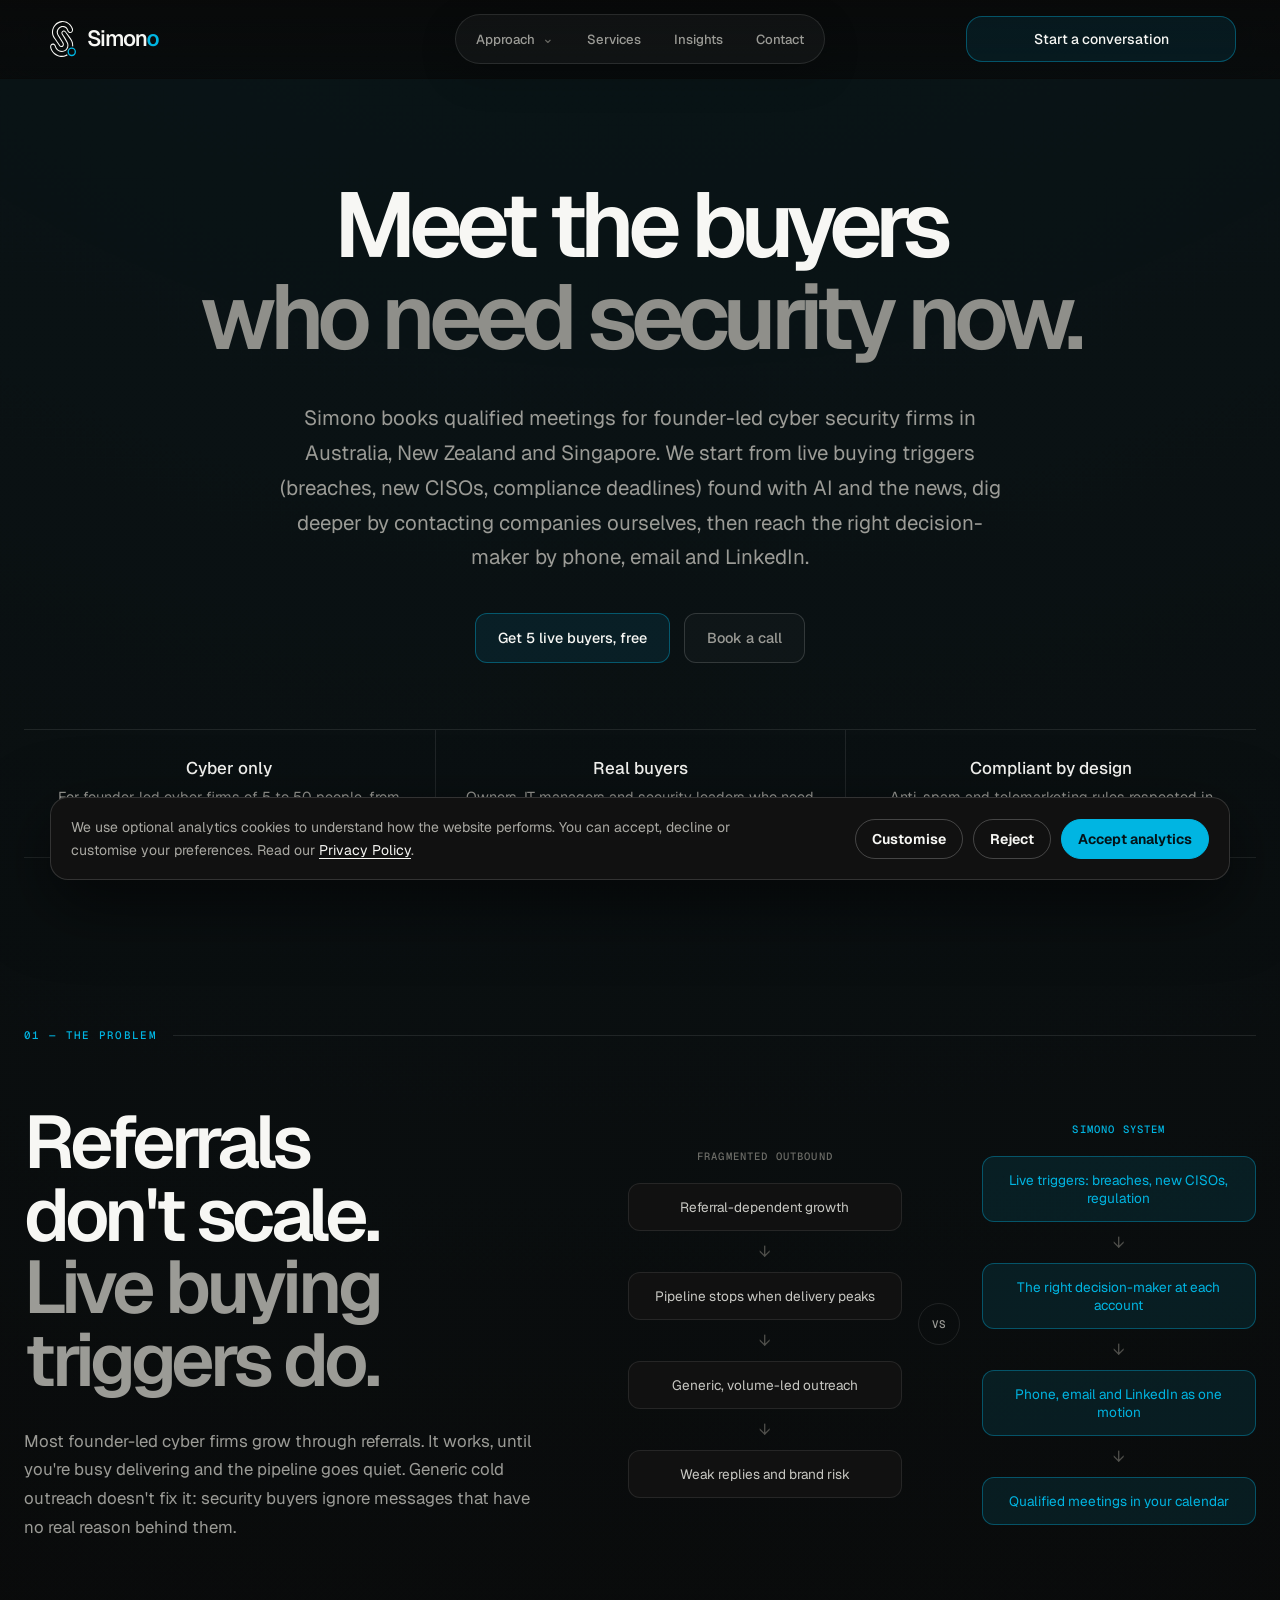
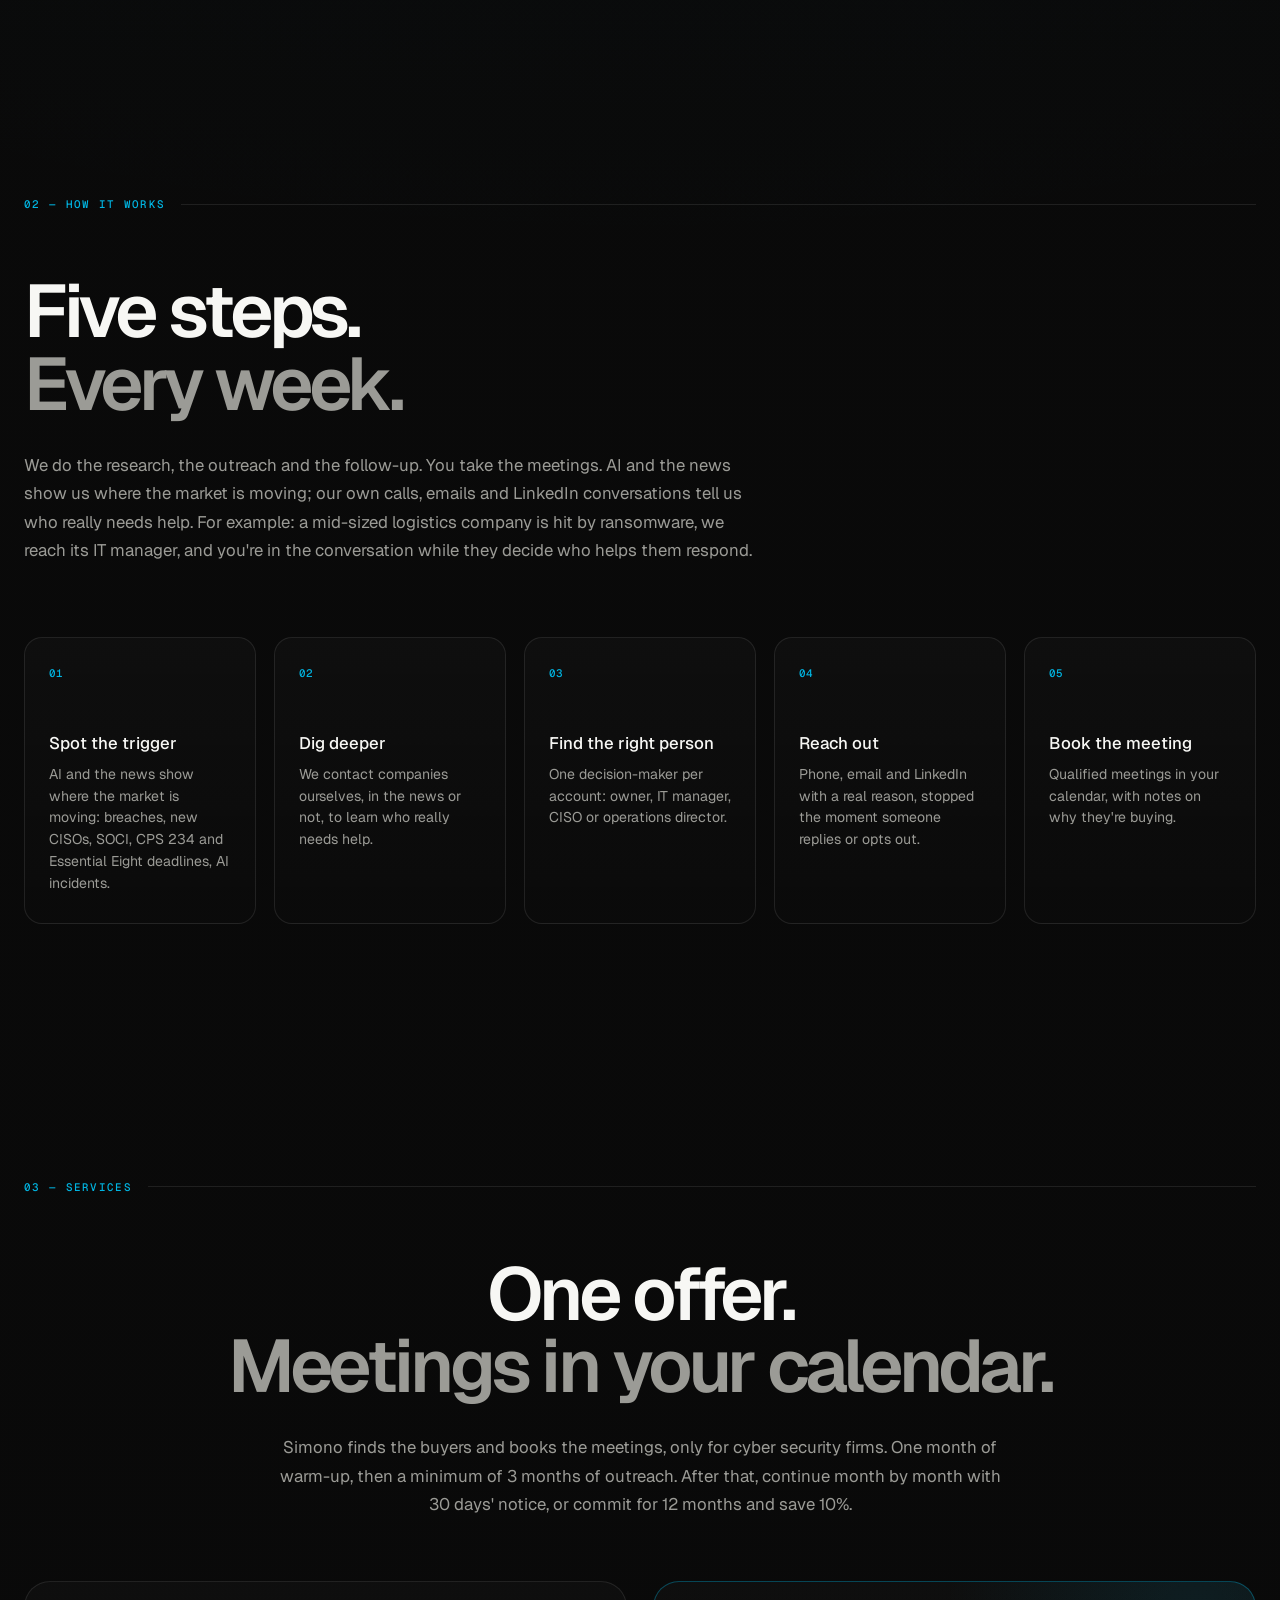
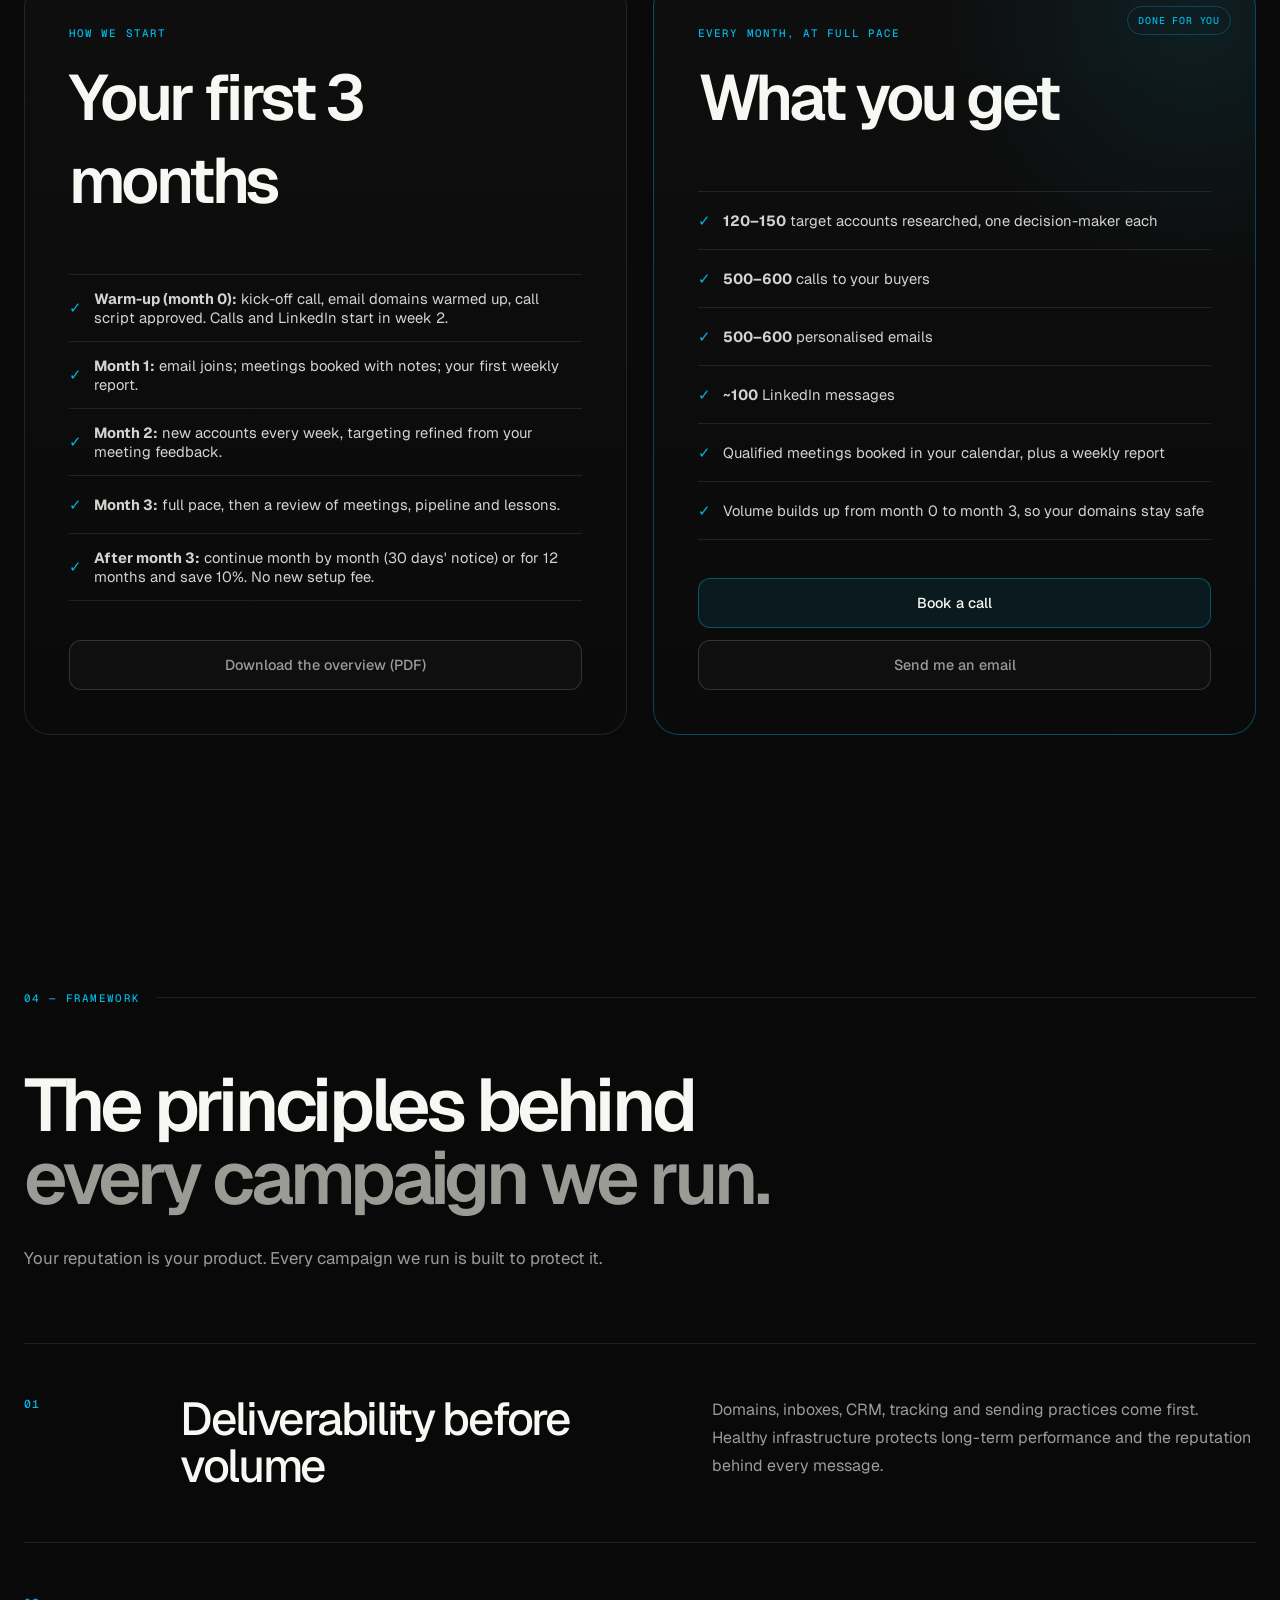
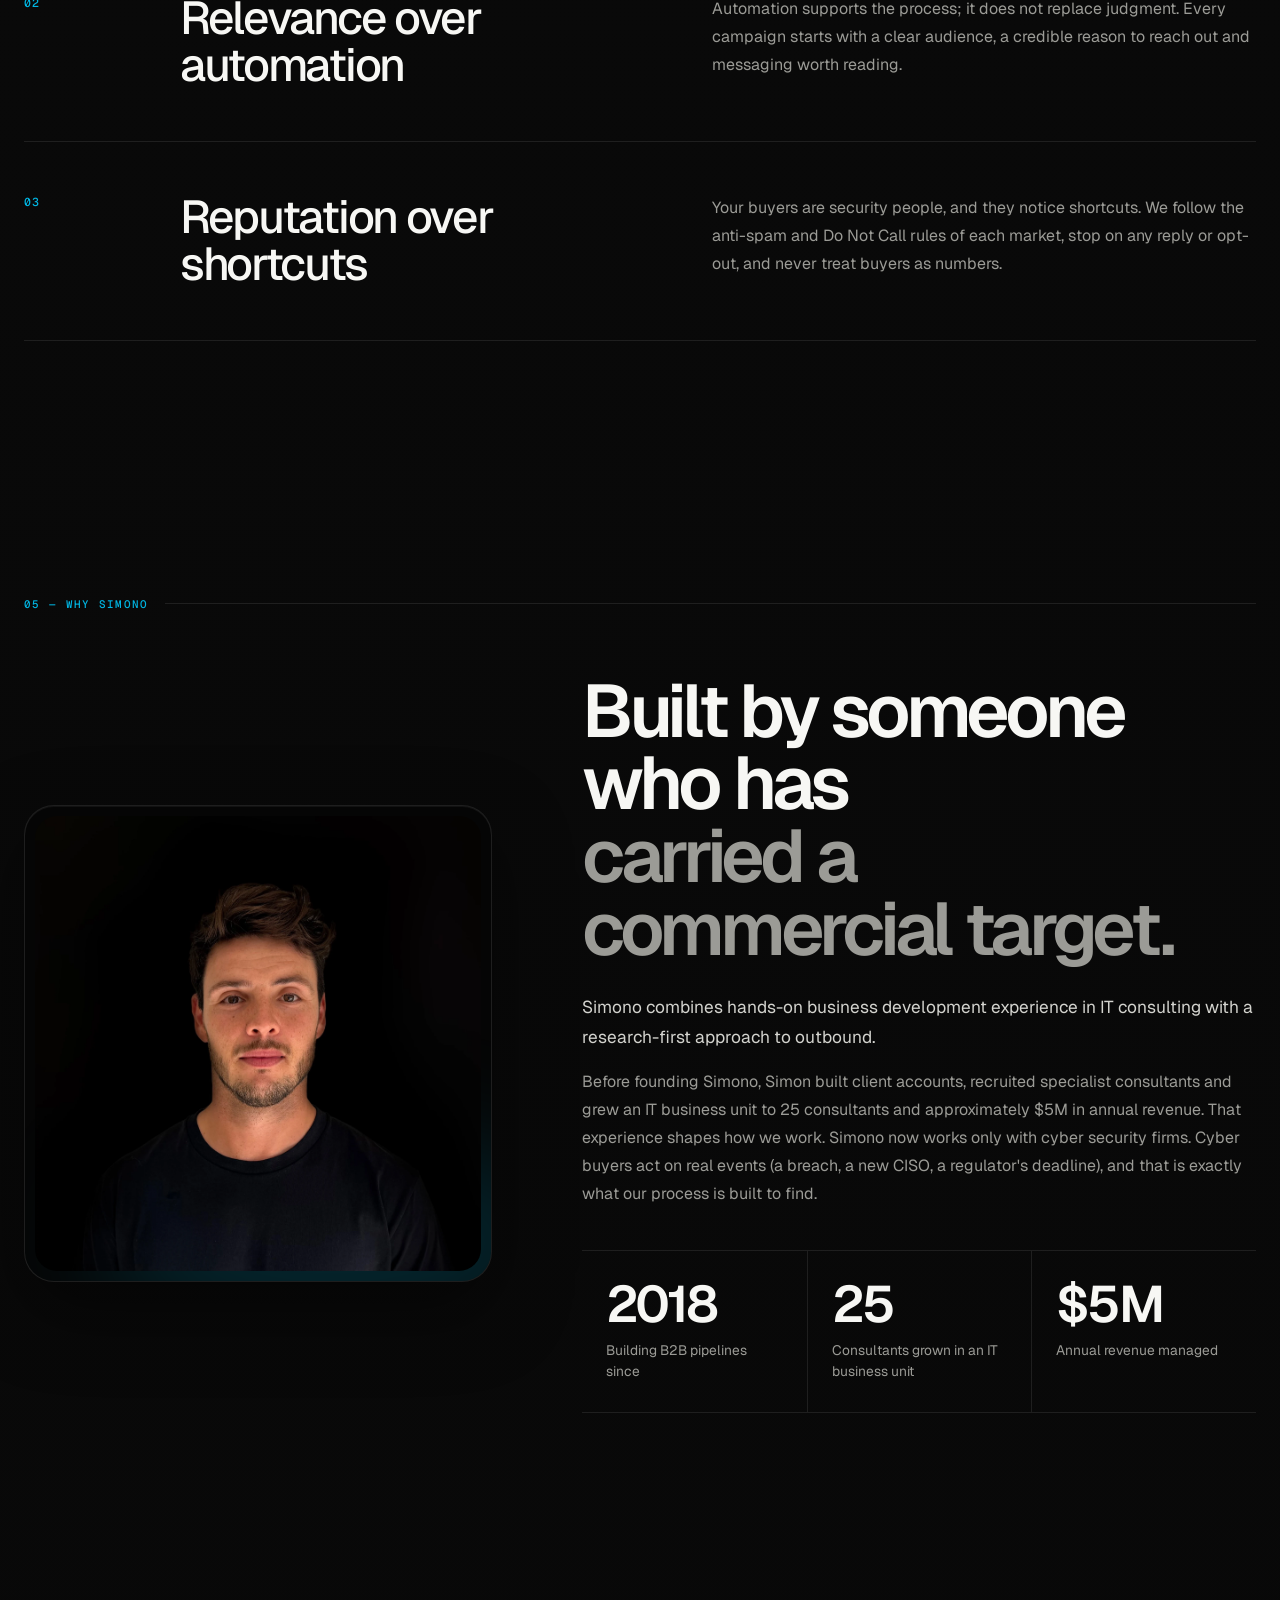
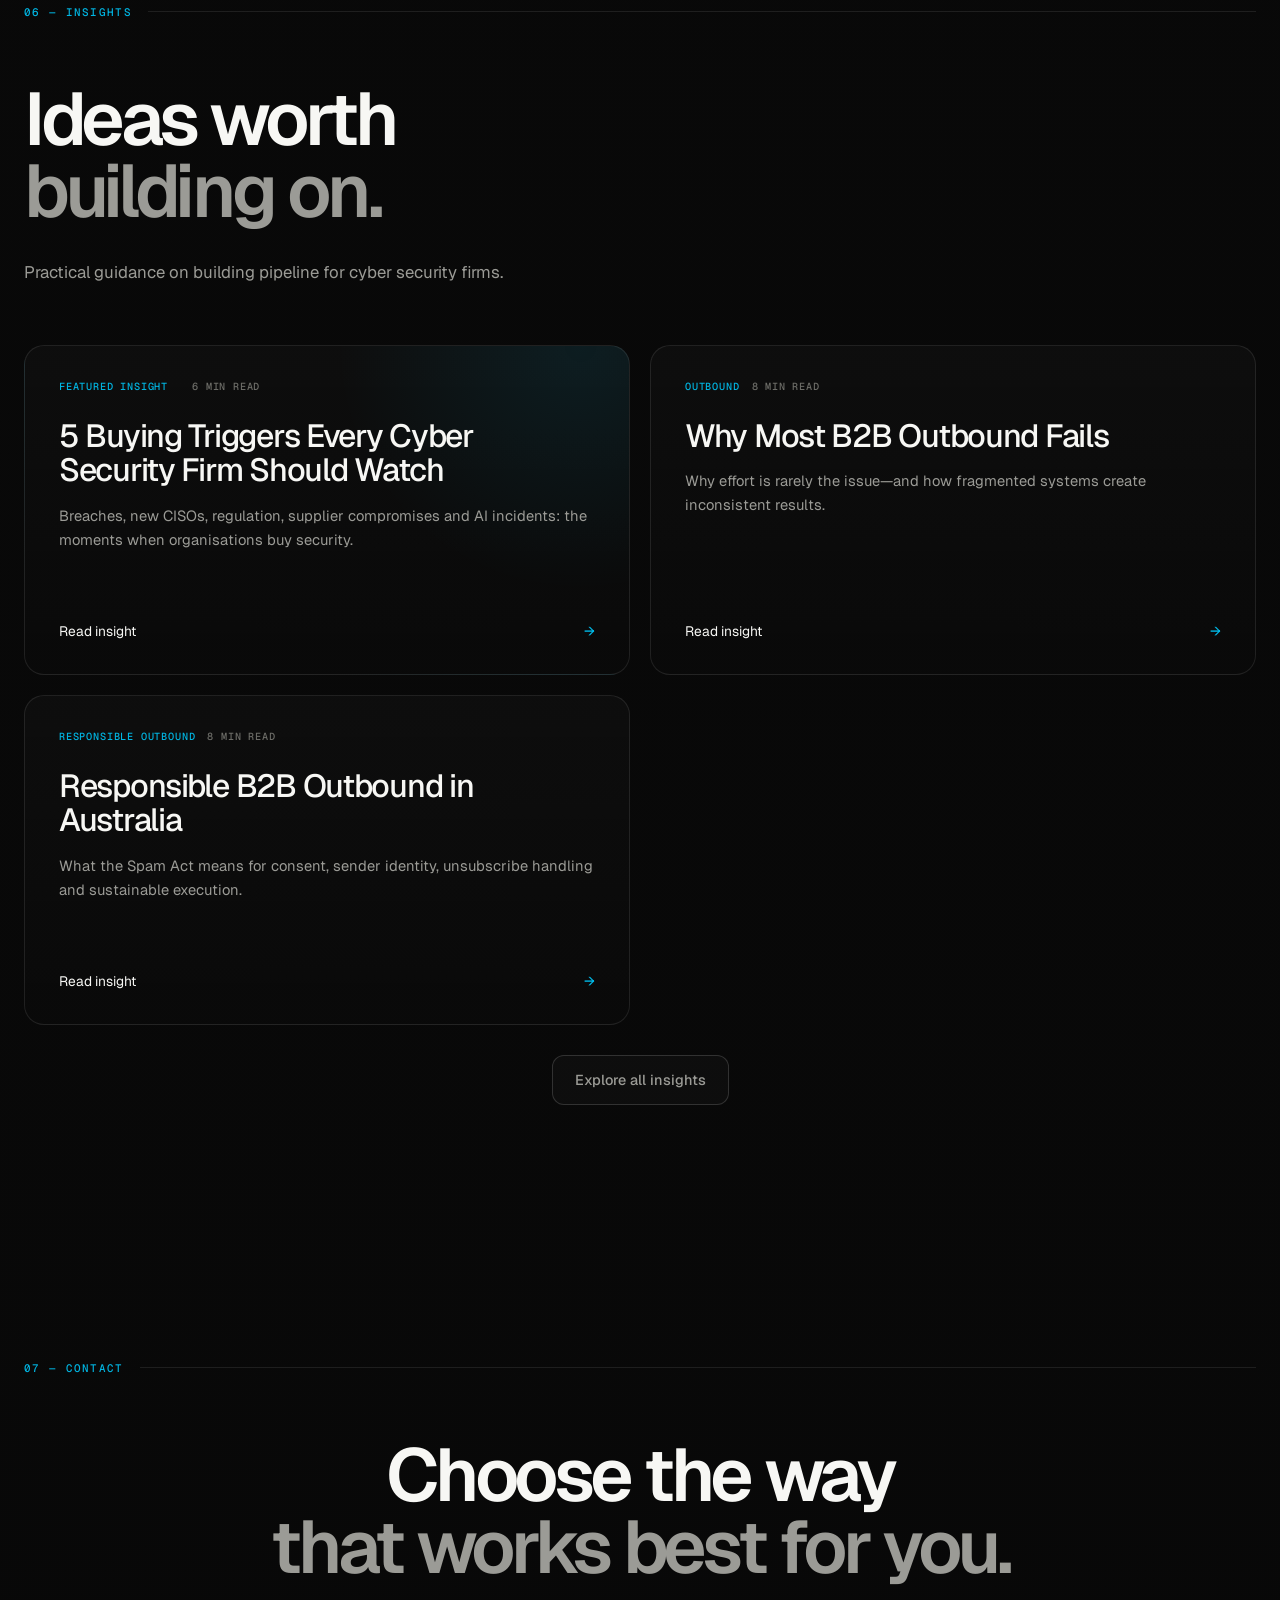
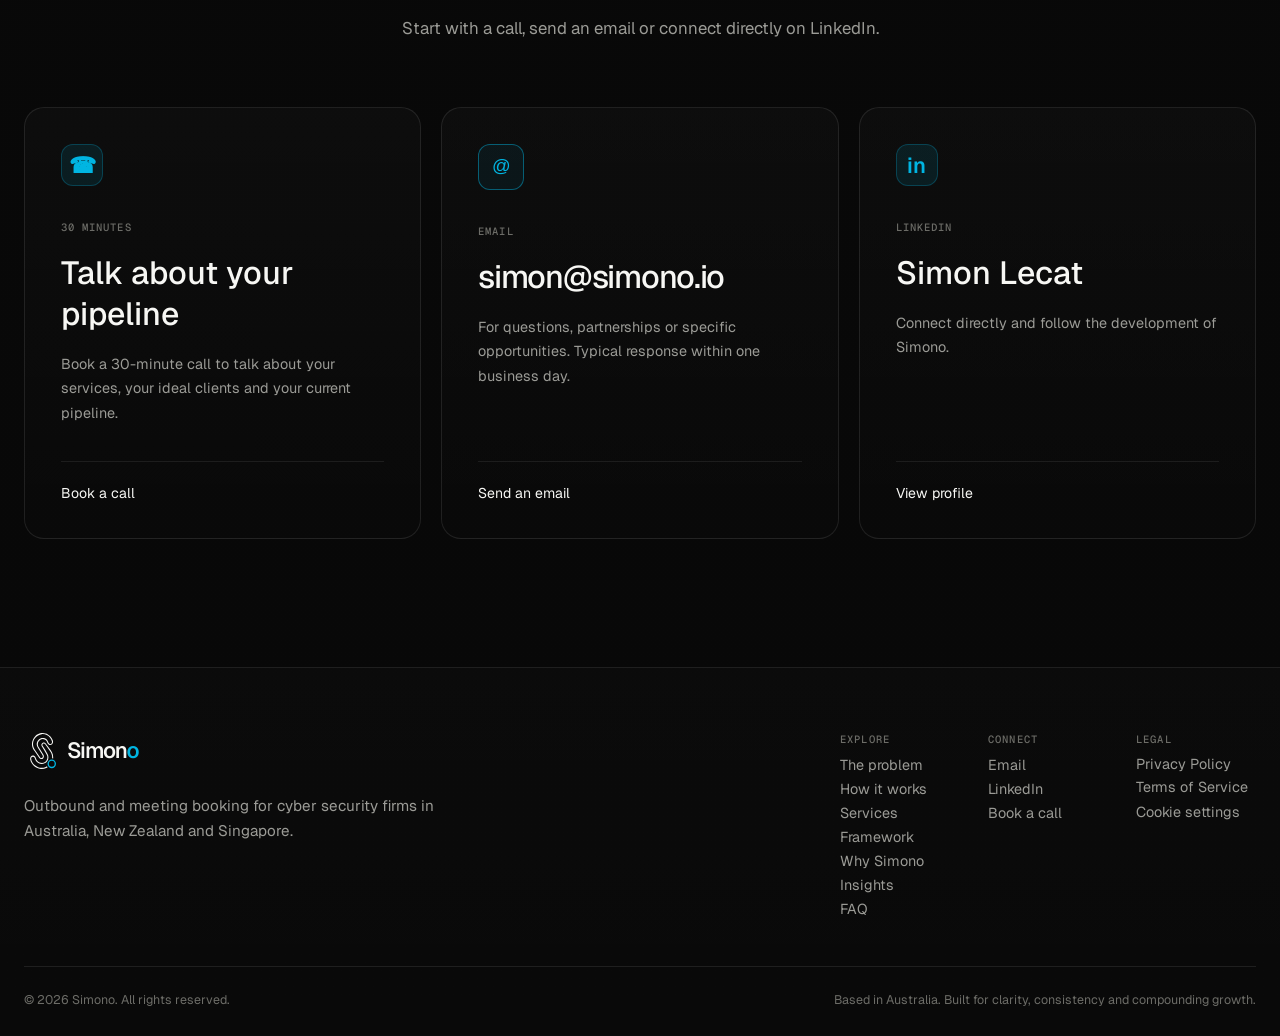
==== commit e2ff855e: "Update offer, volumes and continuation options" ====
--- a/index.html
+++ b/index.html
@@ -25,7 +25,7 @@
     />
     <meta content="https://www.simono.io/" property="og:url" />
     <meta
-      content="https://www.simono.io/assets/simono-og.png"
+      content="https://www.simono.io/assets/simono-og-2026.png"
       property="og:image"
     />
     <meta content="summary_large_image" name="twitter:card" />
@@ -38,7 +38,7 @@
       name="twitter:description"
     />
     <meta
-      content="https://www.simono.io/assets/simono-og.png"
+      content="https://www.simono.io/assets/simono-og-2026.png"
       name="twitter:image"
     />
     <title>
@@ -2105,11 +2105,11 @@
           <div class="proof-strip reveal">
             <div class="proof-item">
               <strong>Cyber only</strong
-              ><span>Built for founder-led cyber security firms.</span>
+              ><span>For founder-led cyber firms of 5 to 50 people, from MSSPs to software vendors.</span>
             </div>
             <div class="proof-item">
               <strong>Real buyers</strong
-              ><span>CISOs, CIOs and IT directors with a live trigger.</span>
+              ><span>Owners, IT managers and security leaders who need help now.</span>
             </div>
             <div class="proof-item">
               <strong>Compliant by design</strong
@@ -2185,8 +2185,8 @@
               We do the research, the outreach and the follow-up. You take the
               meetings. AI and the news show us where the market is moving; our
               own calls, emails and LinkedIn conversations tell us who really
-              needs help. For example: a listed fintech discloses a cyber
-              incident to the ASX, we identify its CISO, and you're in the
+              needs help. For example: a mid-sized logistics company is hit by
+              ransomware, we reach its IT manager, and you're in the
               conversation while they decide who helps them respond.
             </p>
           </div>
@@ -2212,8 +2212,8 @@
               <small>03</small>
               <h3>Find the right person</h3>
               <p>
-                One decision-maker per account: CISO, CIO, IT director or
-                founder.
+                One decision-maker per account: owner, IT manager, CISO or
+                operations director.
               </p>
             </article>
             <article class="method-card reveal">
@@ -2248,7 +2248,8 @@
             <p class="intro">
               Simono finds the buyers and books the meetings, only for cyber
               security firms. One month of warm-up, then a minimum of 3 months
-              of outreach.
+              of outreach. After that, continue month by month with 30 days'
+              notice, or commit for 12 months and save 10%.
             </p>
           </div>
           <div class="offer-grid">
@@ -2277,8 +2278,15 @@
                 </li>
                 <li>
                   <span
-                    ><b>Month 3:</b> review of meetings, pipeline and lessons,
-                    then continue, scale up or adjust.</span
+                    ><b>Month 3:</b> full pace, then a review of meetings,
+                    pipeline and lessons.</span
+                  >
+                </li>
+                <li>
+                  <span
+                    ><b>After month 3:</b> continue month by month (30 days'
+                    notice) or for 12 months and save 10%. No new setup
+                    fee.</span
                   >
                 </li>
               </ul>
@@ -2291,27 +2299,31 @@
             </article>
             <article class="offer-card featured reveal">
               <span class="badge">Done for you</span>
-              <small>Every month</small>
+              <small>Every month, at full pace</small>
               <h3>What you get</h3>
               <ul class="offer-list">
                 <li>
                   <span
-                    ><b>70–80</b> target accounts researched, one decision-maker
+                    ><b>120–150</b> target accounts researched, one decision-maker
                     each</span
                   >
                 </li>
                 <li>
-                  <span><b>~200</b> calls to your buyers</span>
+                  <span><b>500–600</b> calls to your buyers</span>
                 </li>
                 <li>
-                  <span><b>~240</b> personalised emails</span>
+                  <span><b>500–600</b> personalised emails</span>
                 </li>
                 <li>
-                  <span><b>~80</b> LinkedIn messages</span>
+                  <span><b>~100</b> LinkedIn messages</span>
                 </li>
                 <li>
                   Qualified meetings booked in your calendar, plus a weekly
                   report
+                </li>
+                <li>
+                  Volume builds up from month 0 to month 3, so your domains
+                  stay safe
                 </li>
               </ul>
               <a
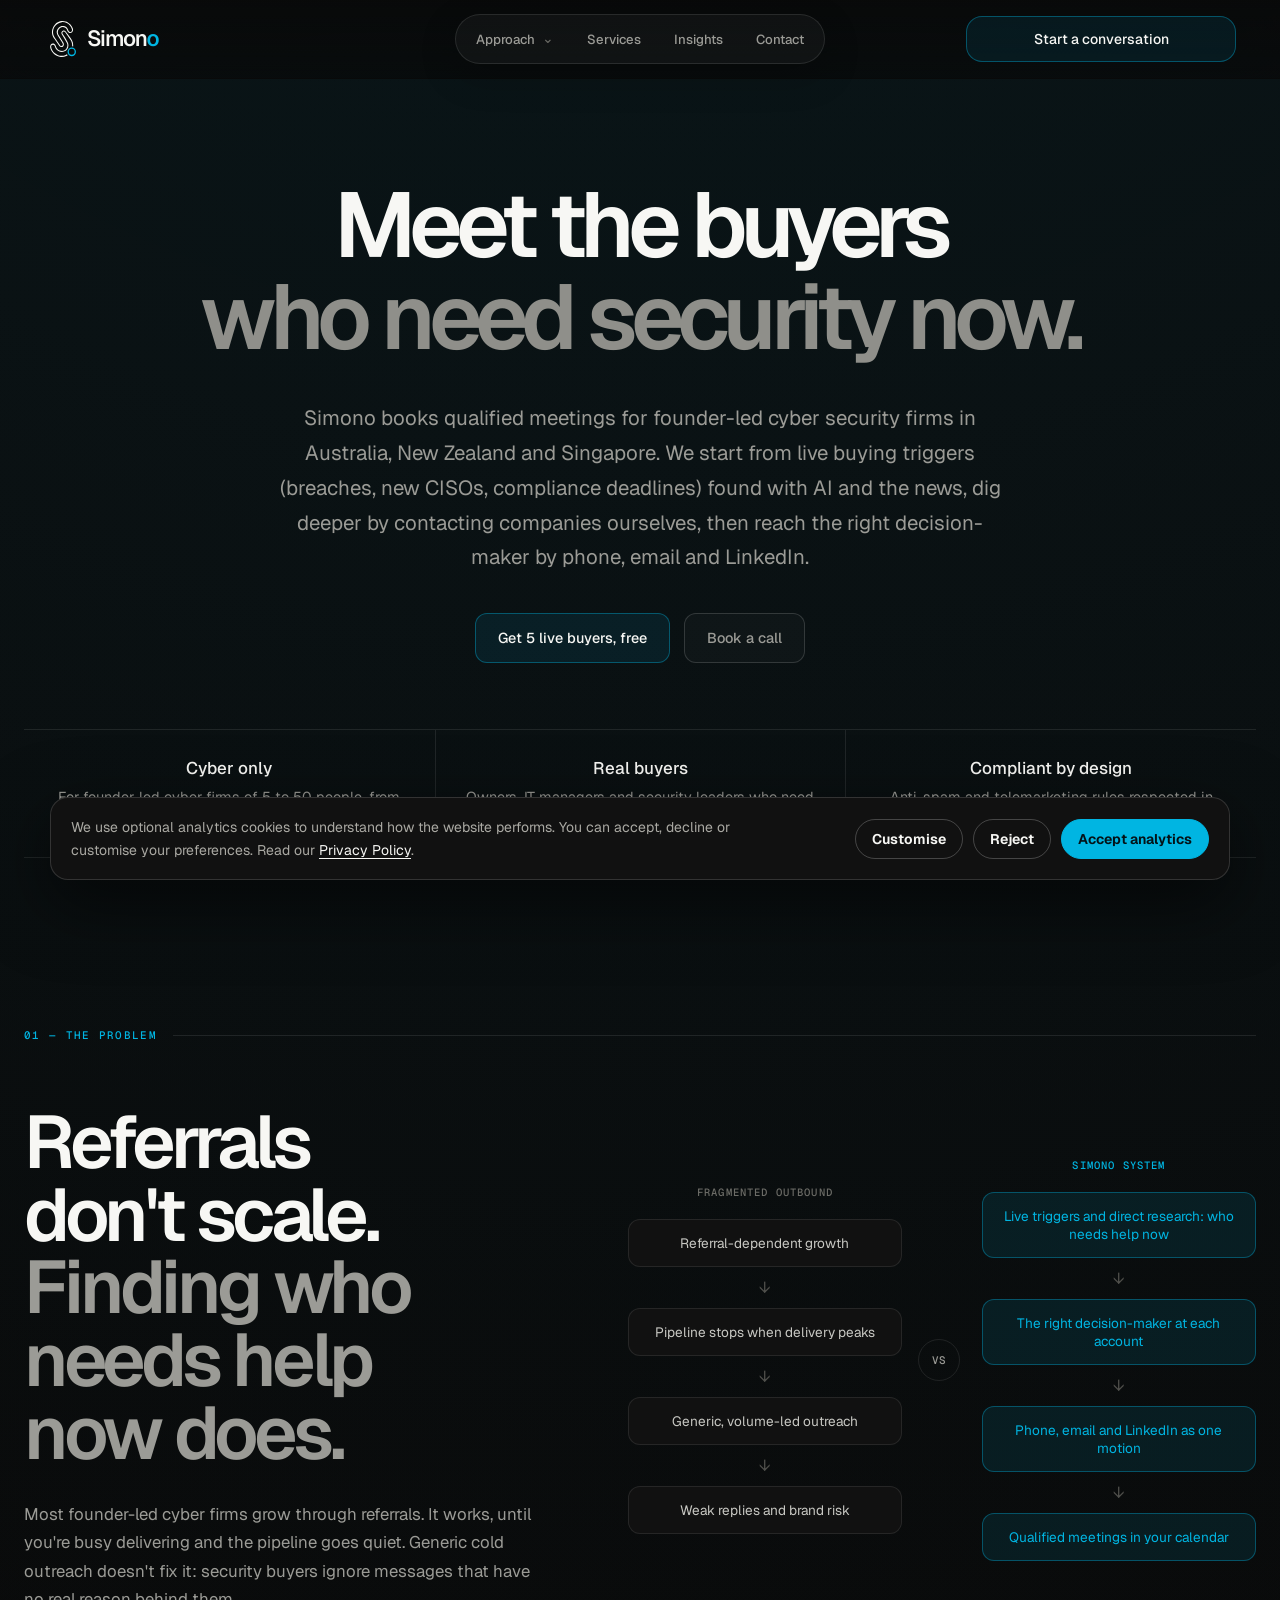
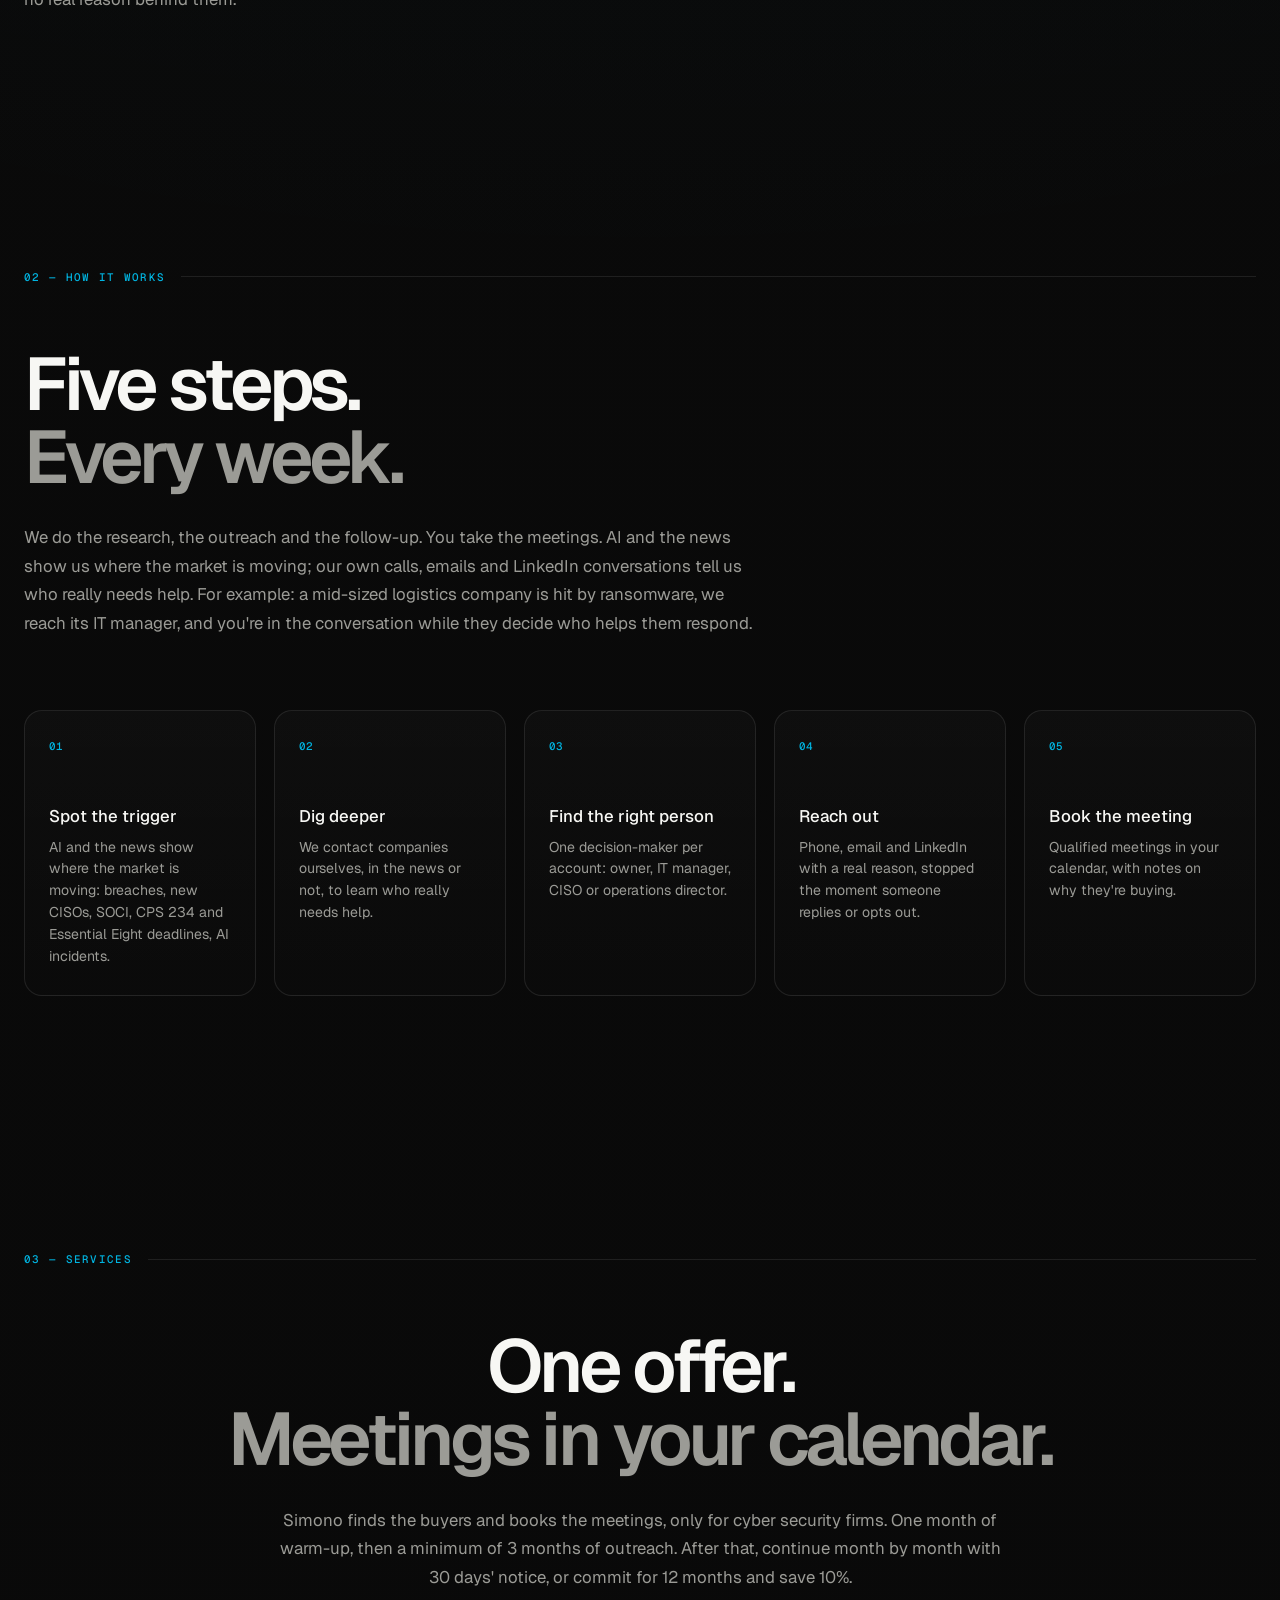
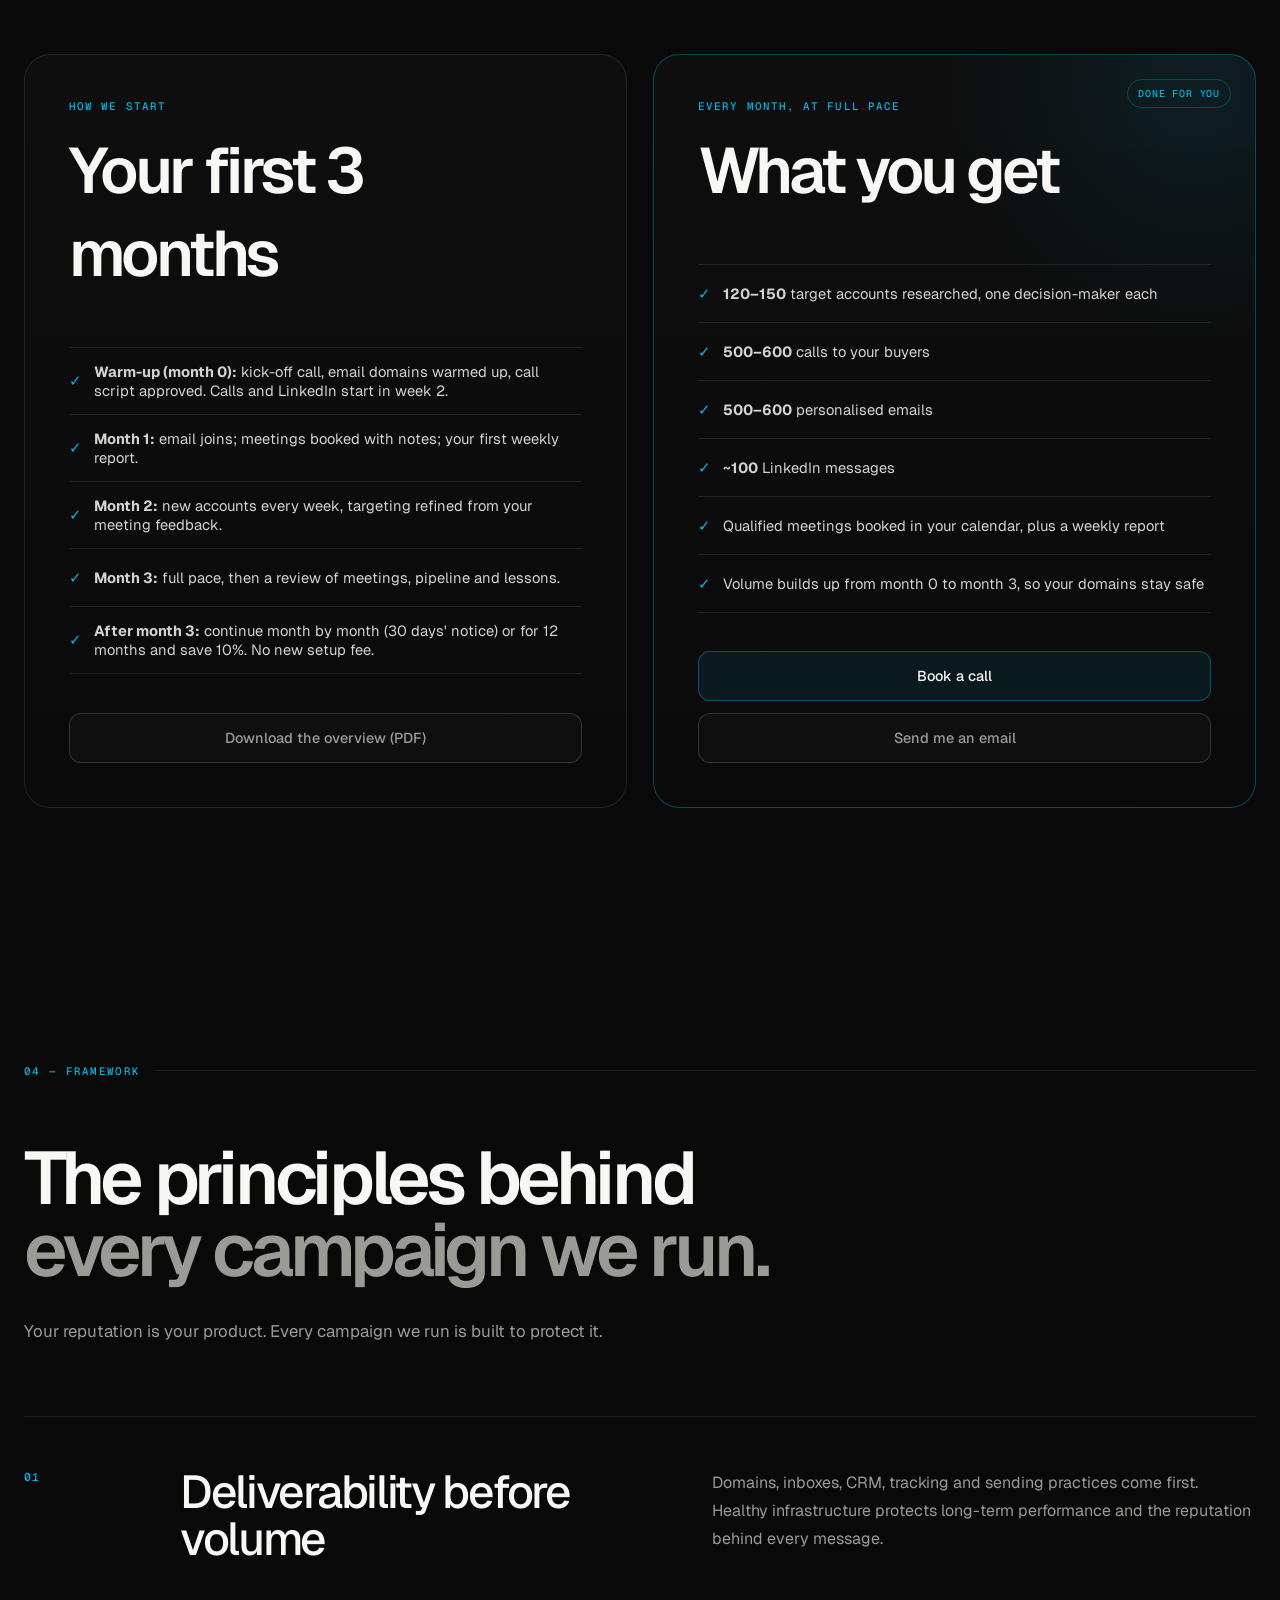
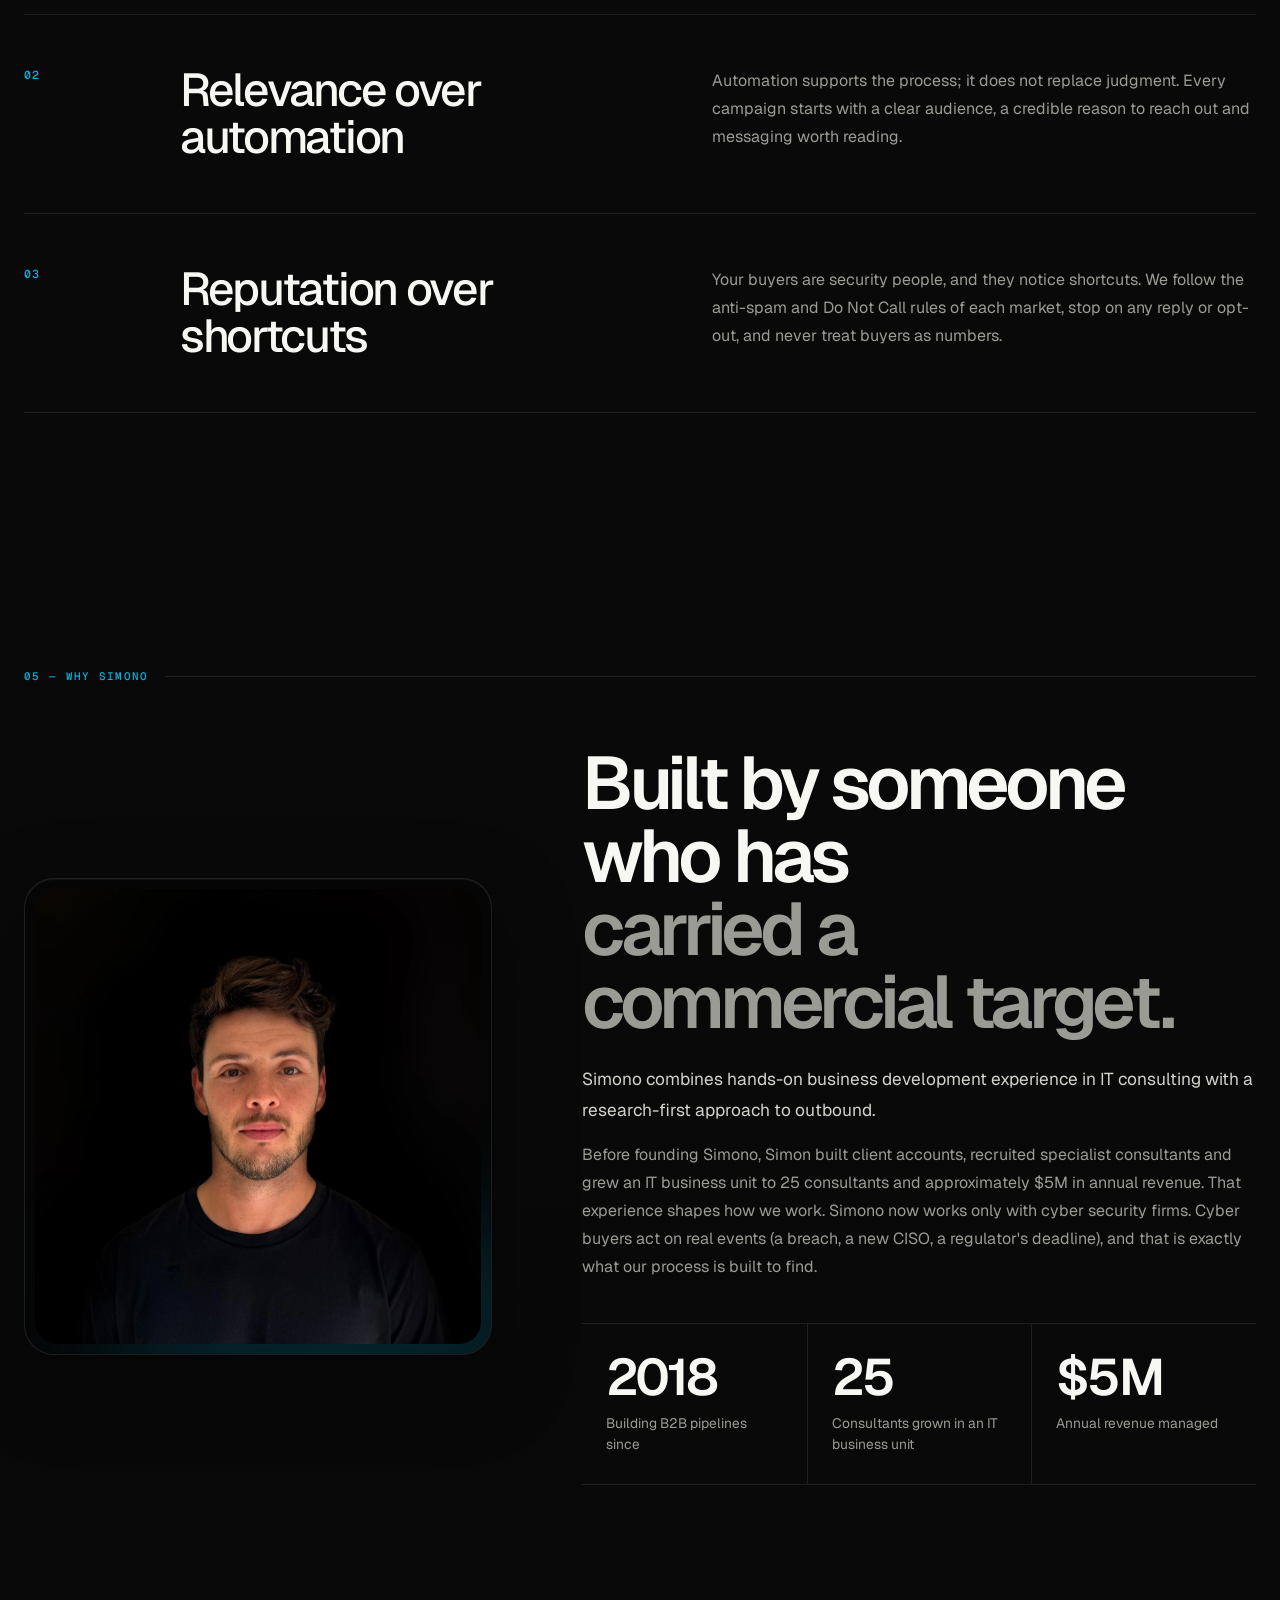
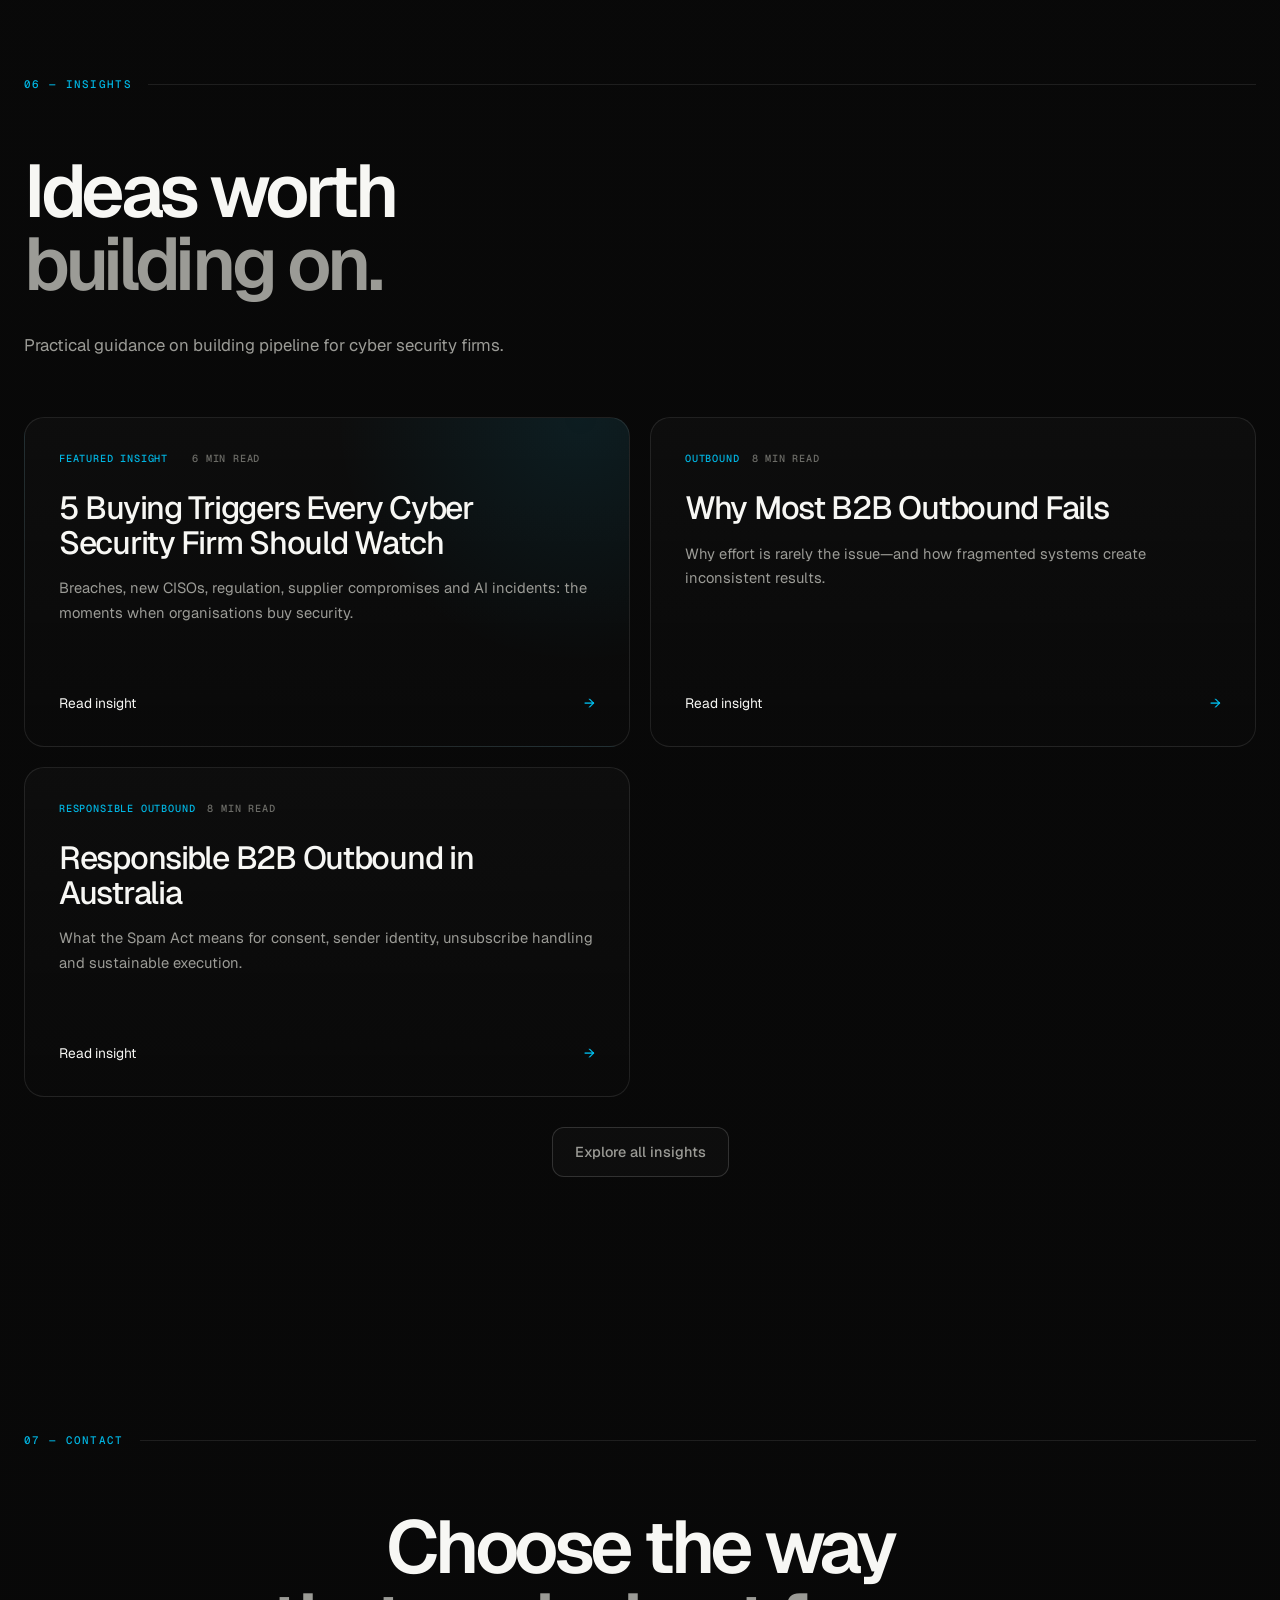
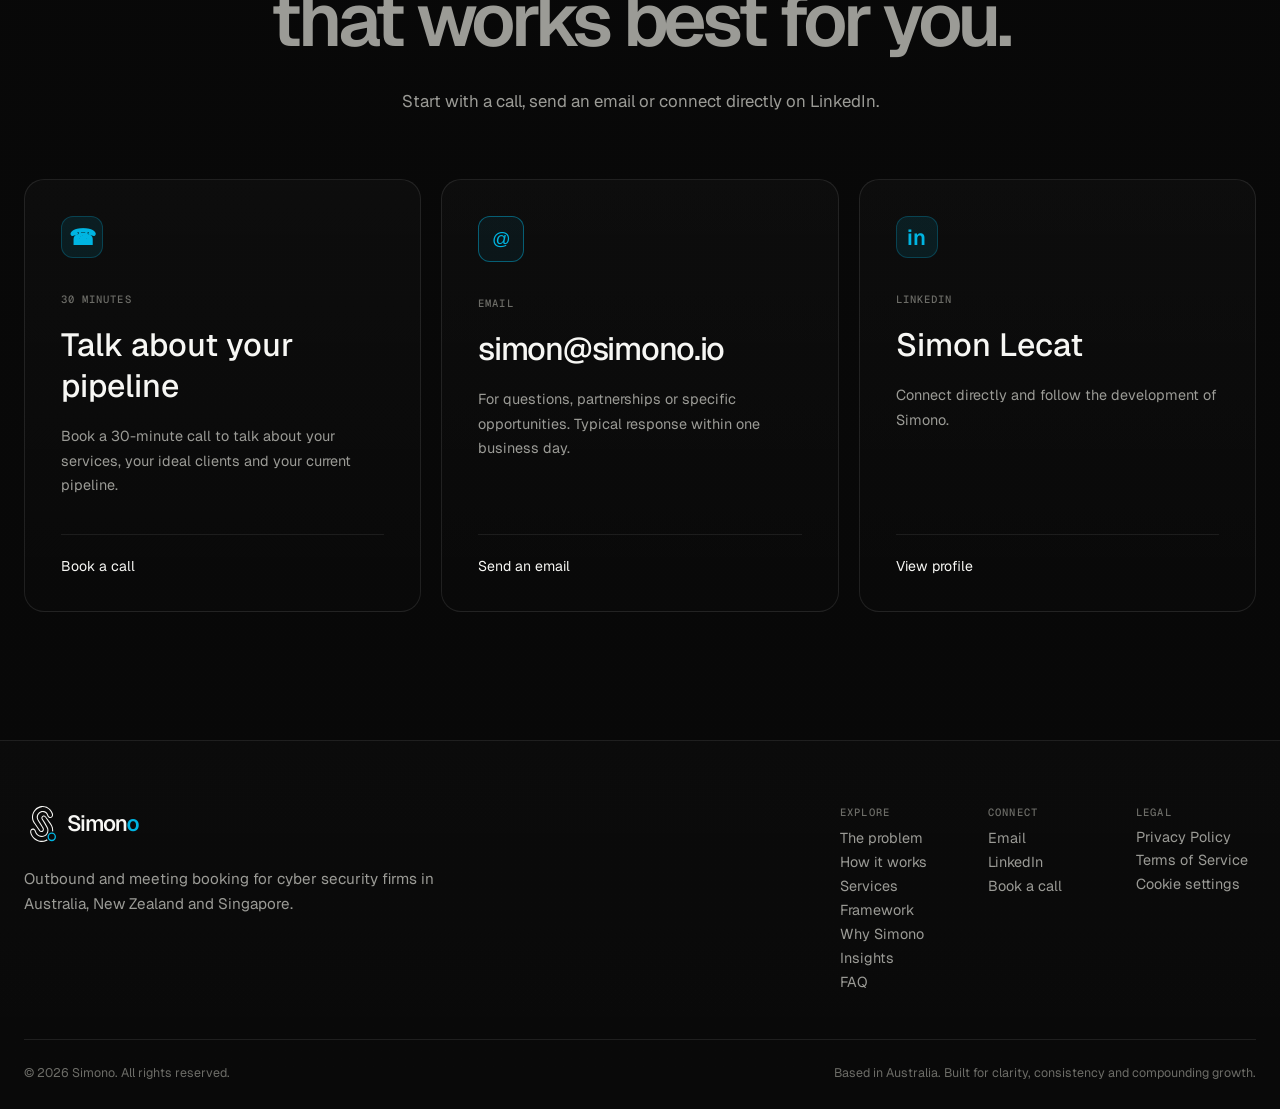
==== commit 74a508ac: "Update offer, volumes and continuation options" ====
--- a/index.html
+++ b/index.html
@@ -2130,7 +2130,7 @@
           <div class="diagnosis">
             <div class="reveal">
               <h2 class="title">
-                Referrals don't scale.<span>Live buying triggers do.</span>
+                Referrals don't scale.<span>Finding who needs help now does.</span>
               </h2>
               <p class="intro">
                 Most founder-led cyber firms grow through referrals. It works,
@@ -2154,7 +2154,7 @@
               <div class="flow">
                 <div class="flow-label accent">Simono system</div>
                 <div class="flow-node good">
-                  Live triggers: breaches, new CISOs, regulation
+                  Live triggers and direct research: who needs help now
                 </div>
                 <div class="arrow">↓</div>
                 <div class="flow-node good">
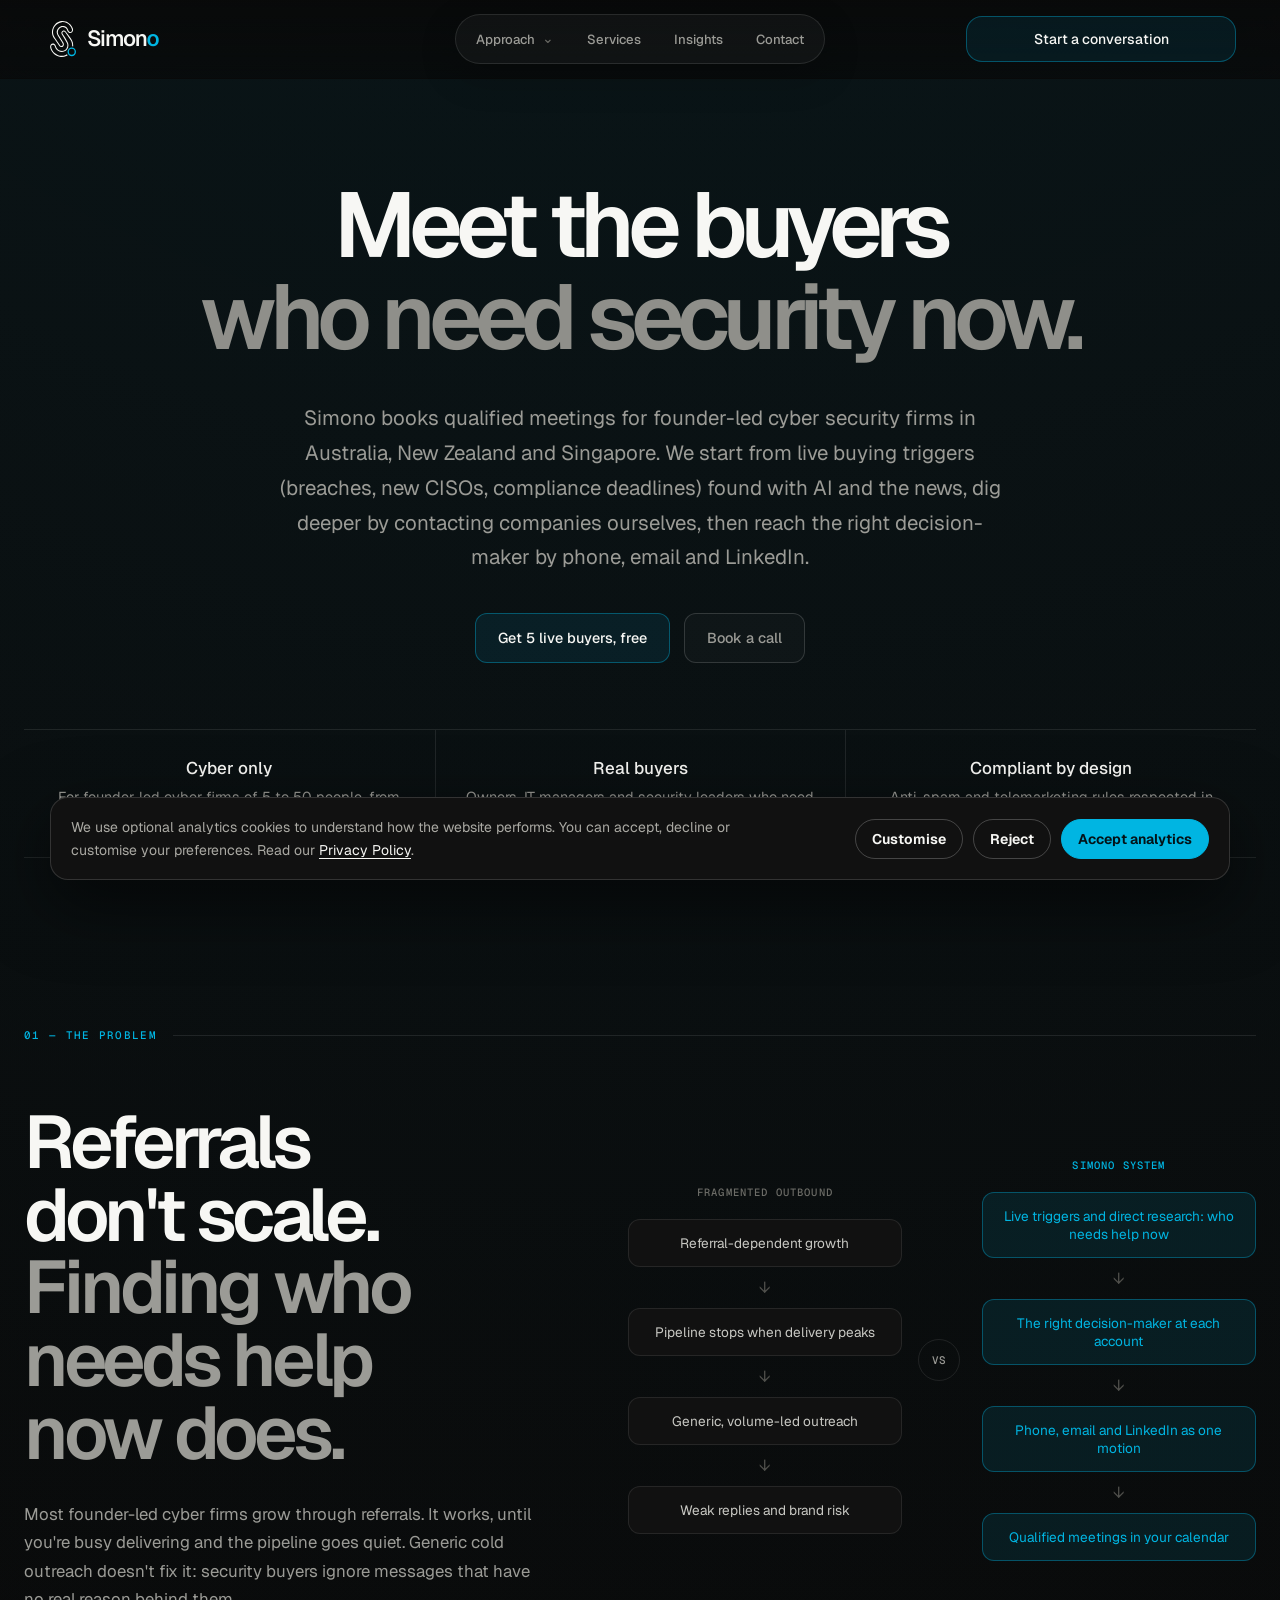
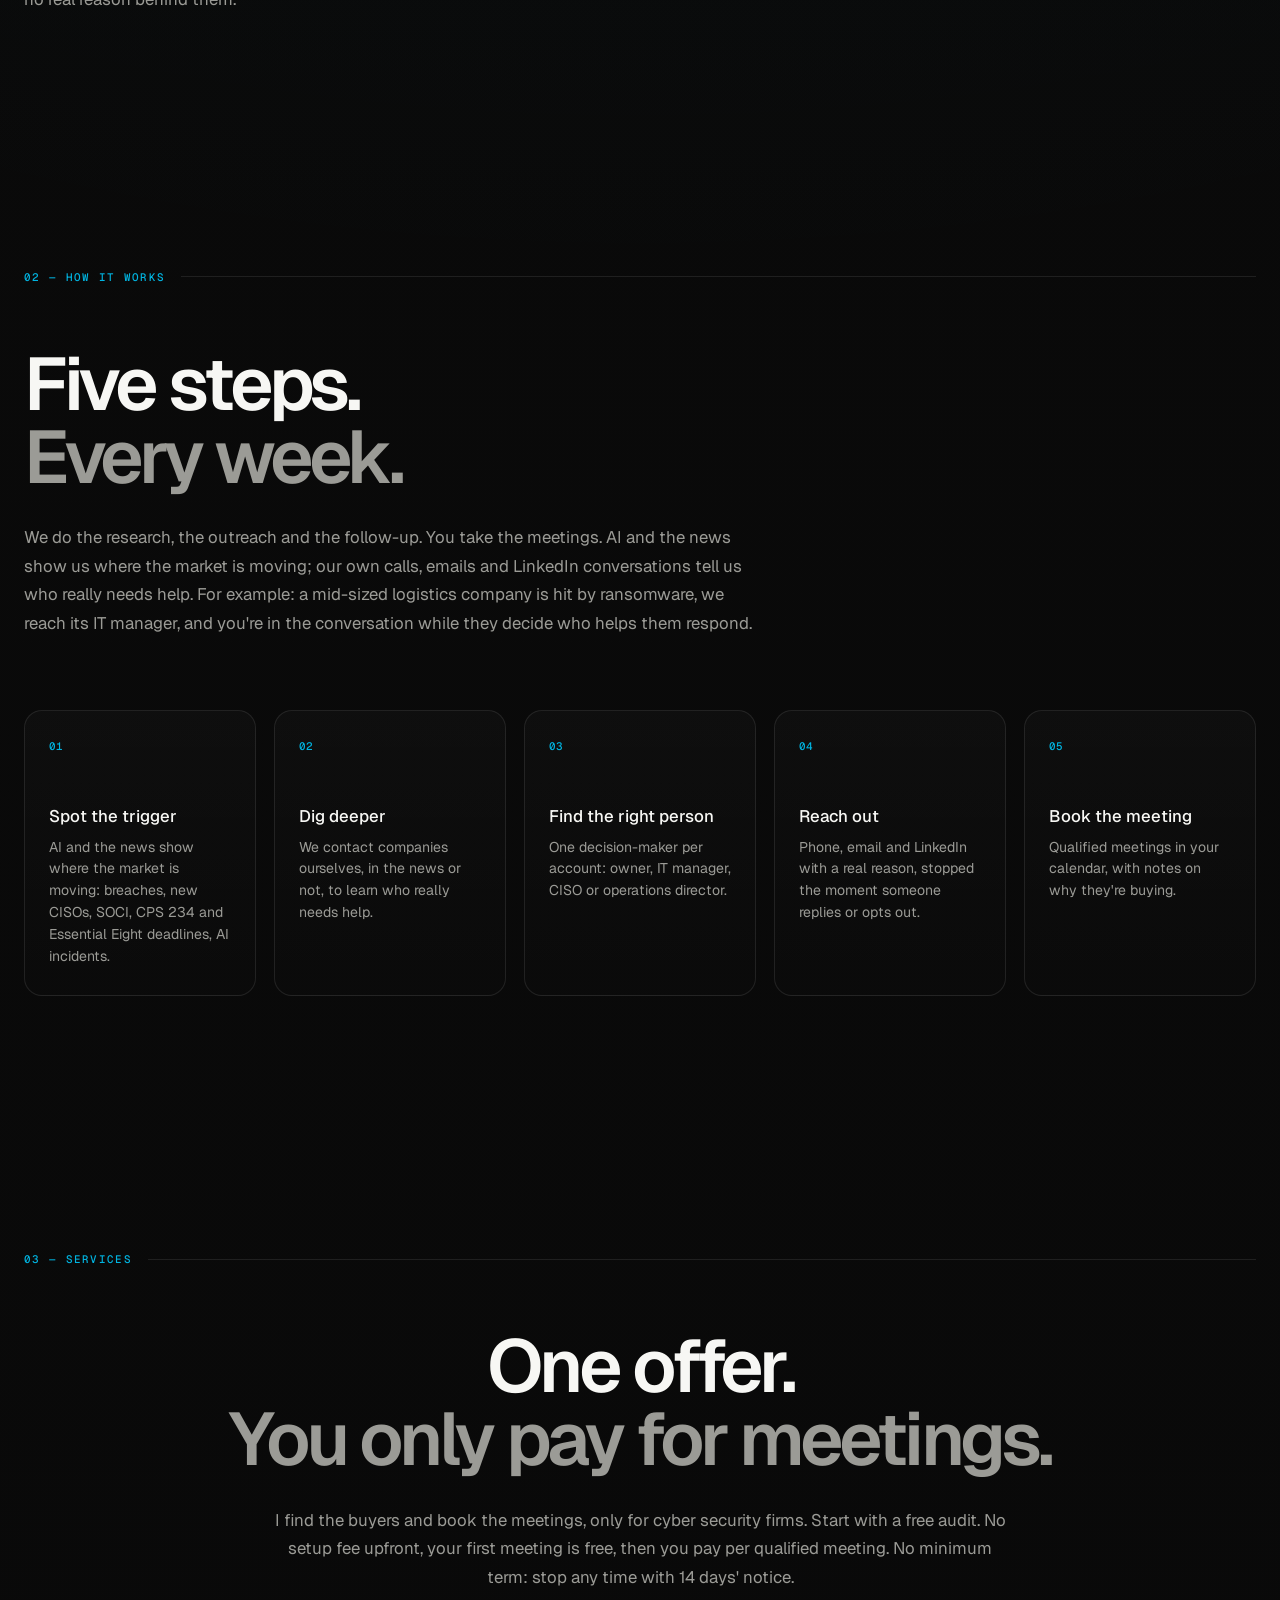
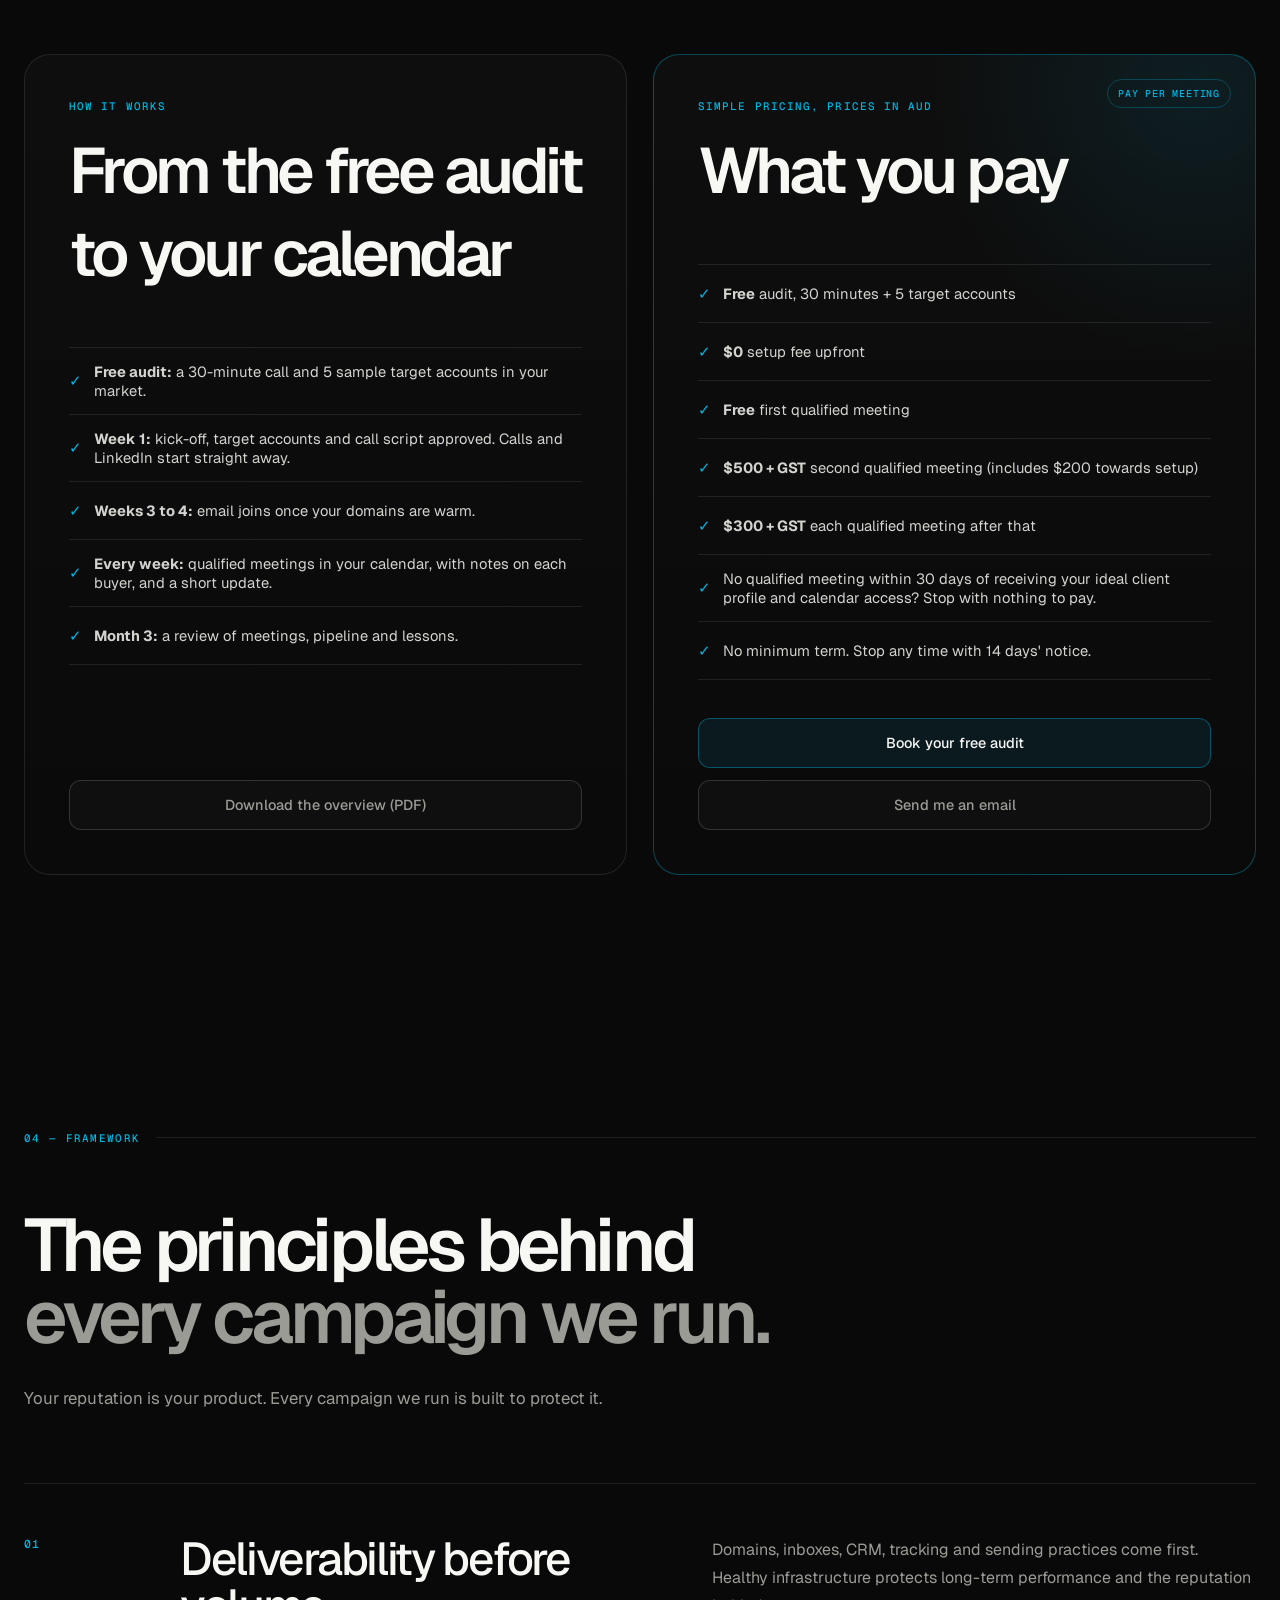
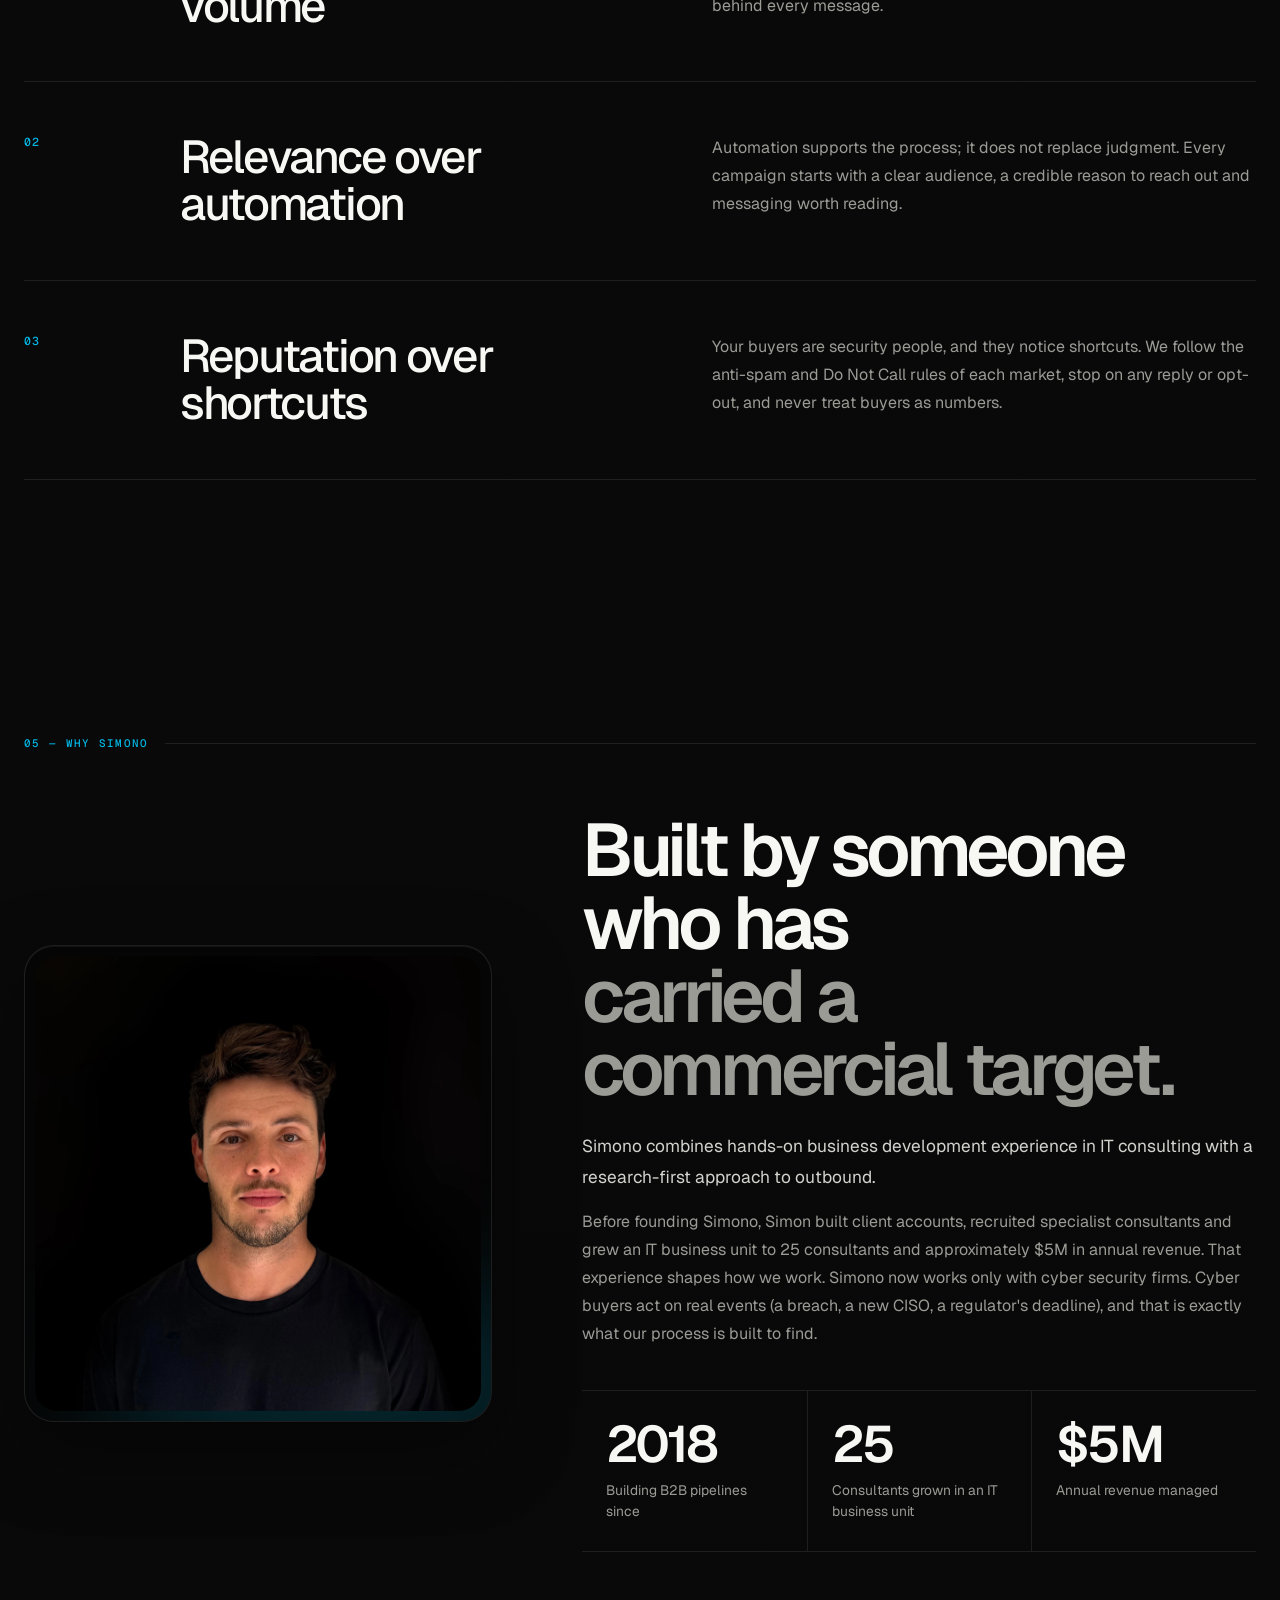
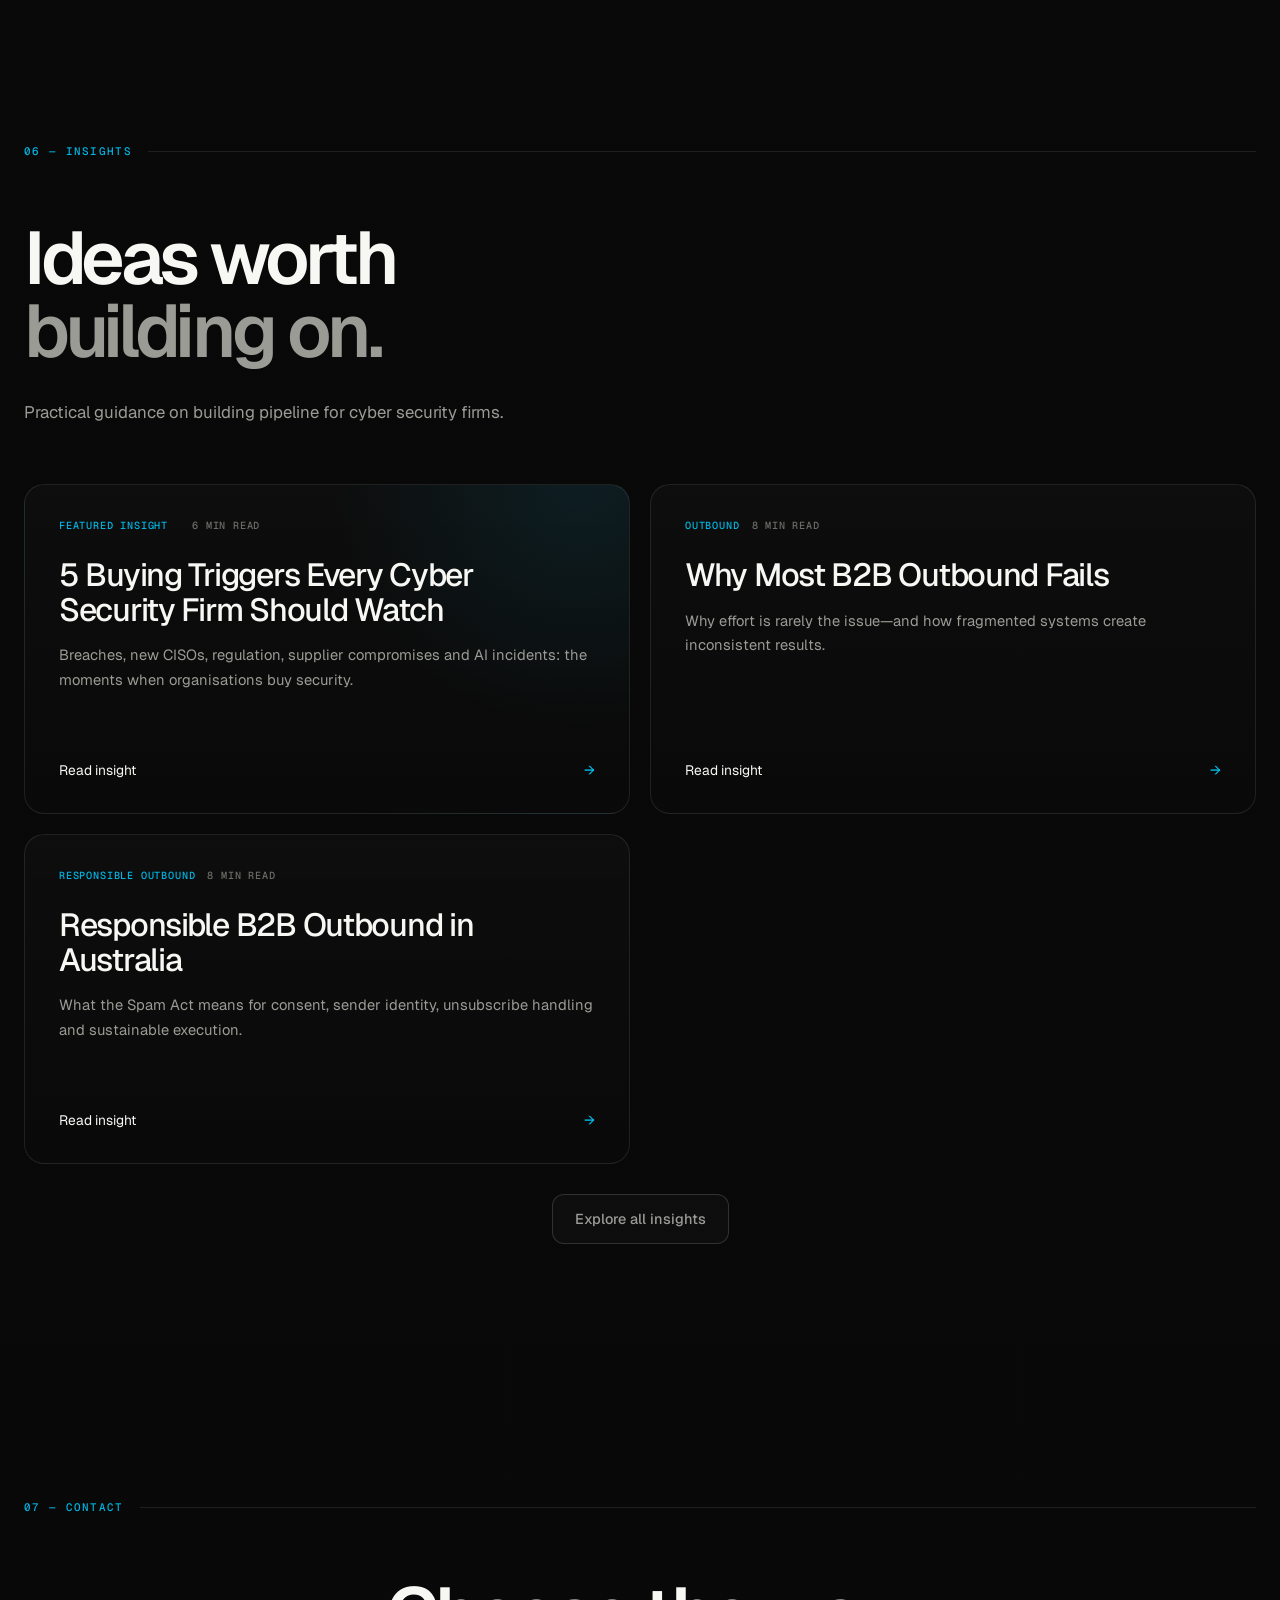
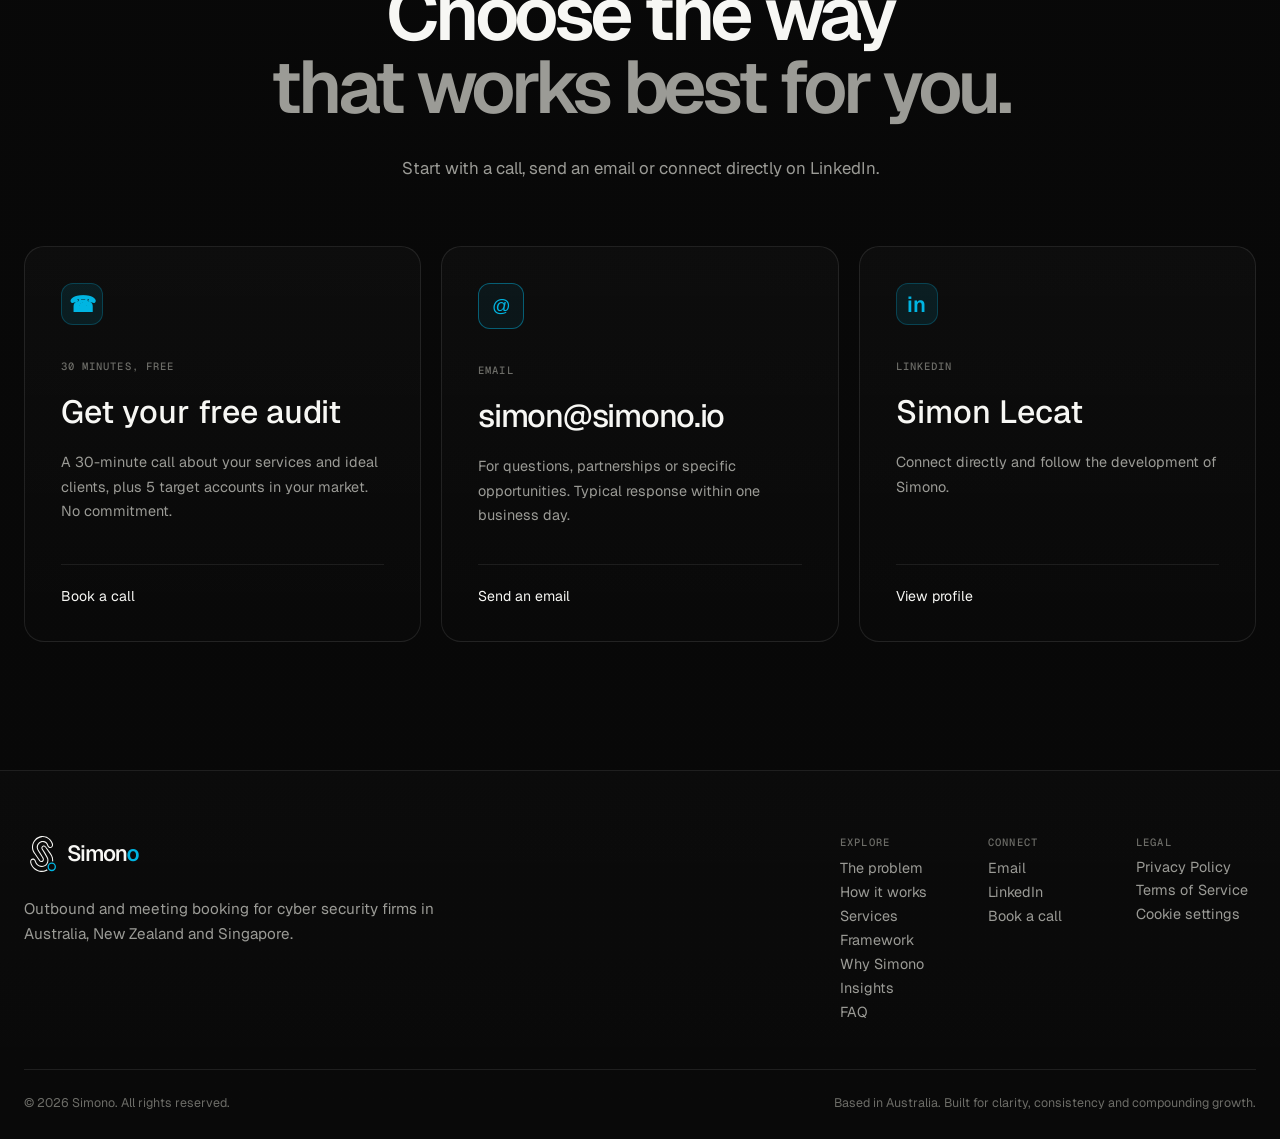
==== commit 196adcc0: "Switch to pay-per-meeting offer, free audit, new overview" ====
--- a/index.html
+++ b/index.html
@@ -2243,50 +2243,48 @@
           </div>
           <div class="offer-head reveal">
             <h2 class="title">
-              One offer.<span>Meetings in your calendar.</span>
+              One offer.<span>You only pay for meetings.</span>
             </h2>
             <p class="intro">
-              Simono finds the buyers and books the meetings, only for cyber
-              security firms. One month of warm-up, then a minimum of 3 months
-              of outreach. After that, continue month by month with 30 days'
-              notice, or commit for 12 months and save 10%.
+              I find the buyers and book the meetings, only for cyber security
+              firms. Start with a free audit. No setup fee upfront, your first
+              meeting is free, then you pay per qualified meeting. No minimum
+              term: stop any time with 14 days' notice.
             </p>
           </div>
           <div class="offer-grid">
             <article class="offer-card reveal">
-              <small>How we start</small>
-              <h3>Your first 3 months</h3>
+              <small>How it works</small>
+              <h3>From the free audit to your calendar</h3>
               <ul class="offer-list">
                 <li>
                   <span
-                    ><b>Warm-up (month 0):</b> kick-off call, email domains
-                    warmed up, call script approved. Calls and LinkedIn start in
-                    week 2.</span
+                    ><b>Free audit:</b> a 30-minute call and 5 sample target
+                    accounts in your market.</span
                   >
                 </li>
                 <li>
                   <span
-                    ><b>Month 1:</b> email joins; meetings booked with notes;
-                    your first weekly report.</span
+                    ><b>Week 1:</b> kick-off, target accounts and call script
+                    approved. Calls and LinkedIn start straight away.</span
                   >
                 </li>
                 <li>
                   <span
-                    ><b>Month 2:</b> new accounts every week, targeting refined
-                    from your meeting feedback.</span
+                    ><b>Weeks 3 to 4:</b> email joins once your domains are
+                    warm.</span
                   >
                 </li>
                 <li>
                   <span
-                    ><b>Month 3:</b> full pace, then a review of meetings,
-                    pipeline and lessons.</span
+                    ><b>Every week:</b> qualified meetings in your calendar, with
+                    notes on each buyer, and a short update.</span
                   >
                 </li>
                 <li>
                   <span
-                    ><b>After month 3:</b> continue month by month (30 days'
-                    notice) or for 12 months and save 10%. No new setup
-                    fee.</span
+                    ><b>Month 3:</b> a review of meetings, pipeline and
+                    lessons.</span
                   >
                 </li>
               </ul>
@@ -2298,43 +2296,43 @@
               >
             </article>
             <article class="offer-card featured reveal">
-              <span class="badge">Done for you</span>
-              <small>Every month, at full pace</small>
-              <h3>What you get</h3>
+              <span class="badge">Pay per meeting</span>
+              <small>Simple pricing, prices in AUD</small>
+              <h3>What you pay</h3>
               <ul class="offer-list">
                 <li>
+                  <span><b>Free</b> audit, 30 minutes + 5 target accounts</span>
+                </li>
+                <li>
+                  <span><b>$0</b> setup fee upfront</span>
+                </li>
+                <li>
+                  <span><b>Free</b> first qualified meeting</span>
+                </li>
+                <li>
                   <span
-                    ><b>120–150</b> target accounts researched, one decision-maker
-                    each</span
+                    ><b>$500 + GST</b> second qualified meeting (includes $200
+                    towards setup)</span
                   >
                 </li>
                 <li>
-                  <span><b>500–600</b> calls to your buyers</span>
+                  <span><b>$300 + GST</b> each qualified meeting after that</span>
                 </li>
                 <li>
-                  <span><b>500–600</b> personalised emails</span>
+                  No qualified meeting within 30 days of receiving your ideal
+                  client profile and calendar access? Stop with nothing to pay.
                 </li>
-                <li>
-                  <span><b>~100</b> LinkedIn messages</span>
-                </li>
-                <li>
-                  Qualified meetings booked in your calendar, plus a weekly
-                  report
-                </li>
-                <li>
-                  Volume builds up from month 0 to month 3, so your domains
-                  stay safe
-                </li>
+                <li>No minimum term. Stop any time with 14 days' notice.</li>
               </ul>
               <a
                 class="button open-booking"
                 data-booking-type="default"
                 href="#booking"
-                >Book a call
+                >Book your free audit
               </a>
               <a
                 class="button secondary"
-                href="mailto:simon@simono.io?subject=Outbound%20Inquiry"
+                href="mailto:simon@simono.io?subject=Free%20audit"
                 style="margin-top: 12px; display: inline-flex"
                 >Send me an email</a
               >
@@ -2543,11 +2541,11 @@
               href="#booking"
             >
               <div class="contact-icon">☎</div>
-              <small>30 minutes</small>
-              <h3>Talk about your pipeline</h3>
+              <small>30 minutes, free</small>
+              <h3>Get your free audit</h3>
               <p>
-                Book a 30-minute call to talk about your services, your ideal
-                clients and your current pipeline.
+                A 30-minute call about your services and ideal clients, plus 5
+                target accounts in your market. No commitment.
               </p>
               <div class="contact-action">
                 <span>Book a call</span><span></span>
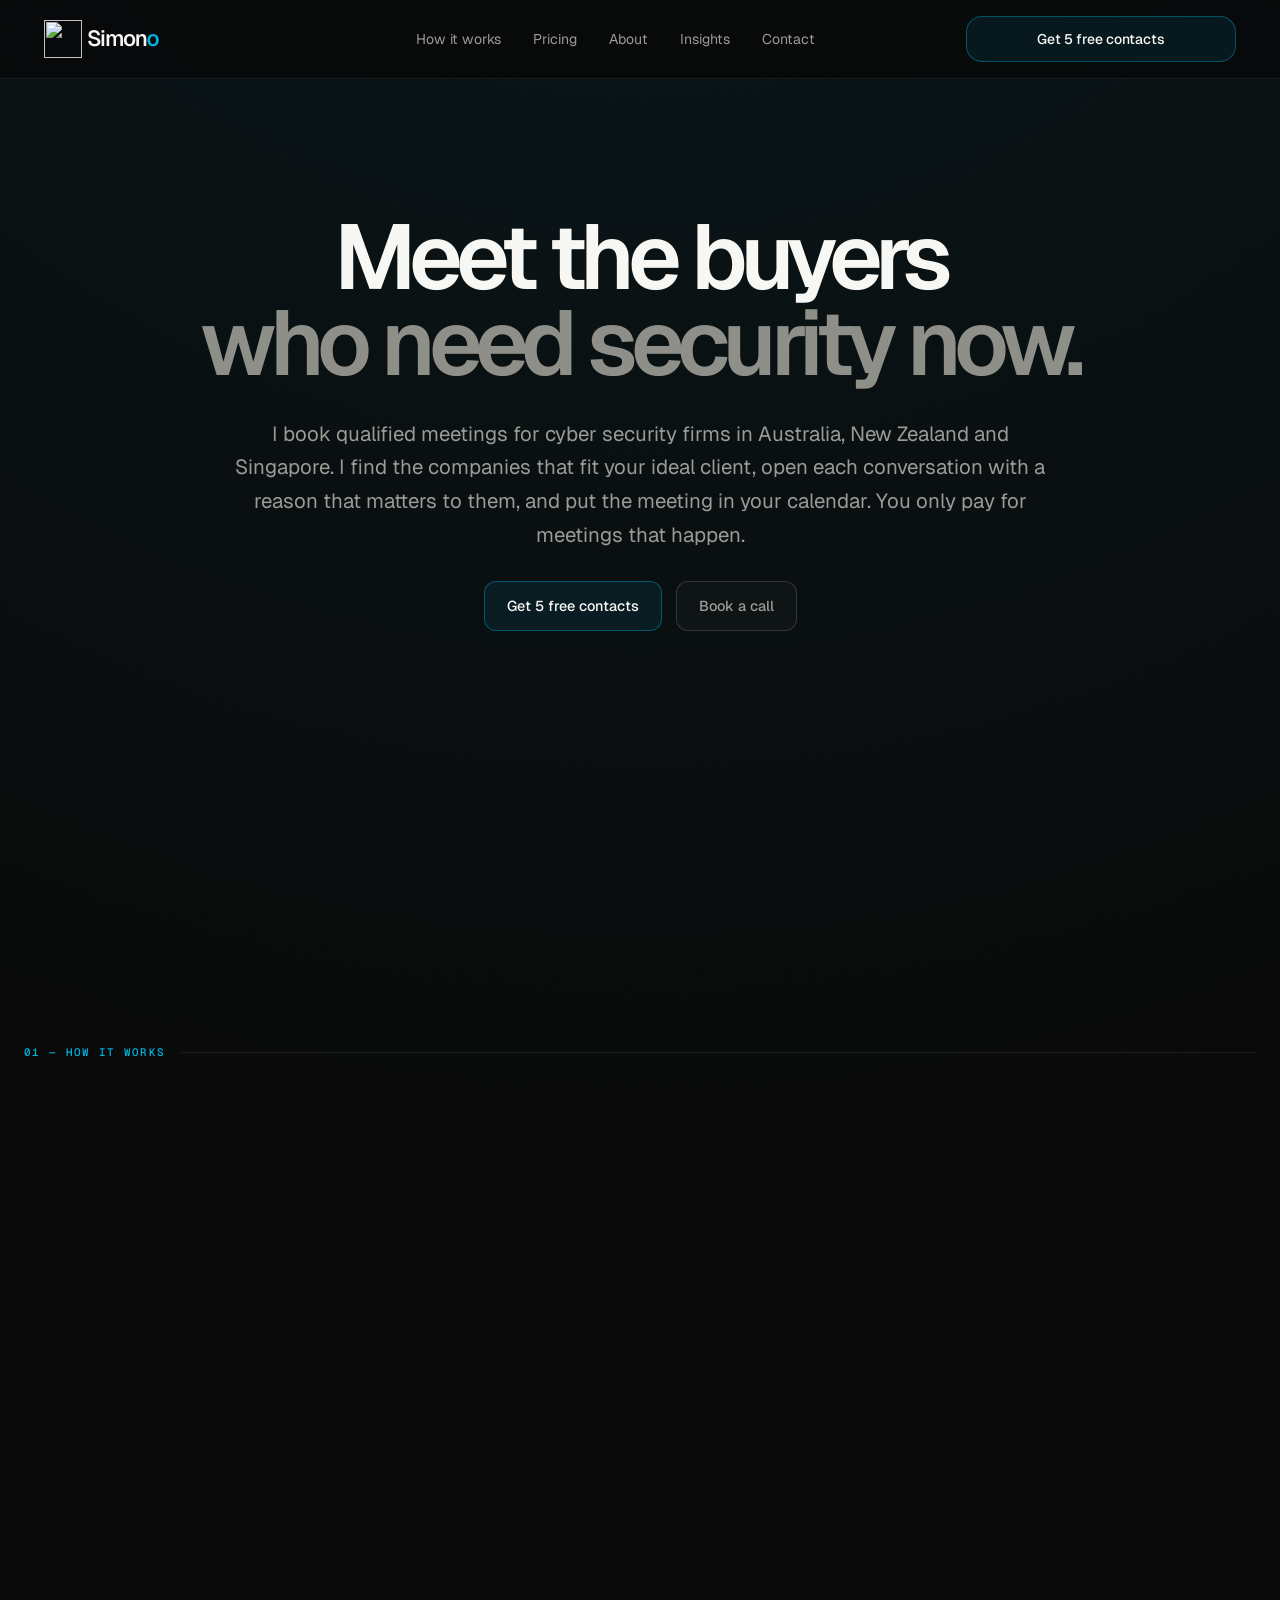
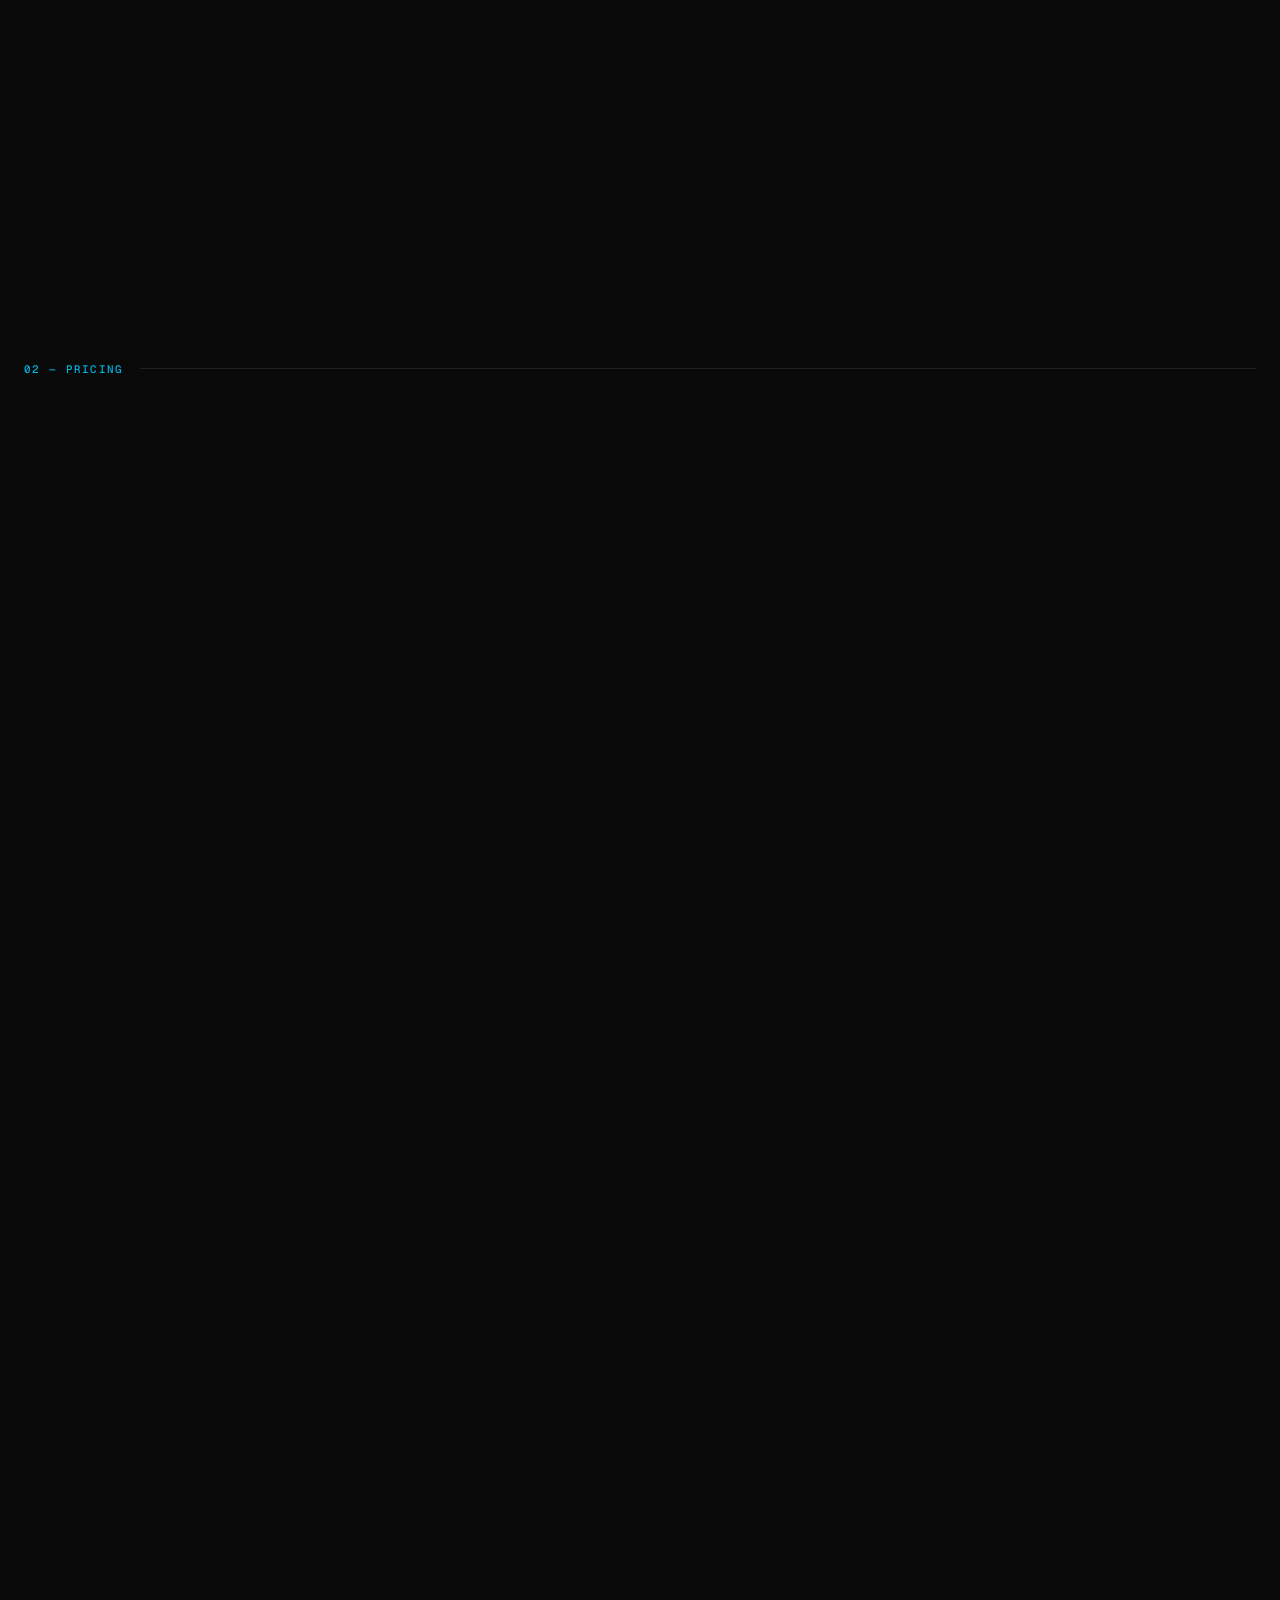
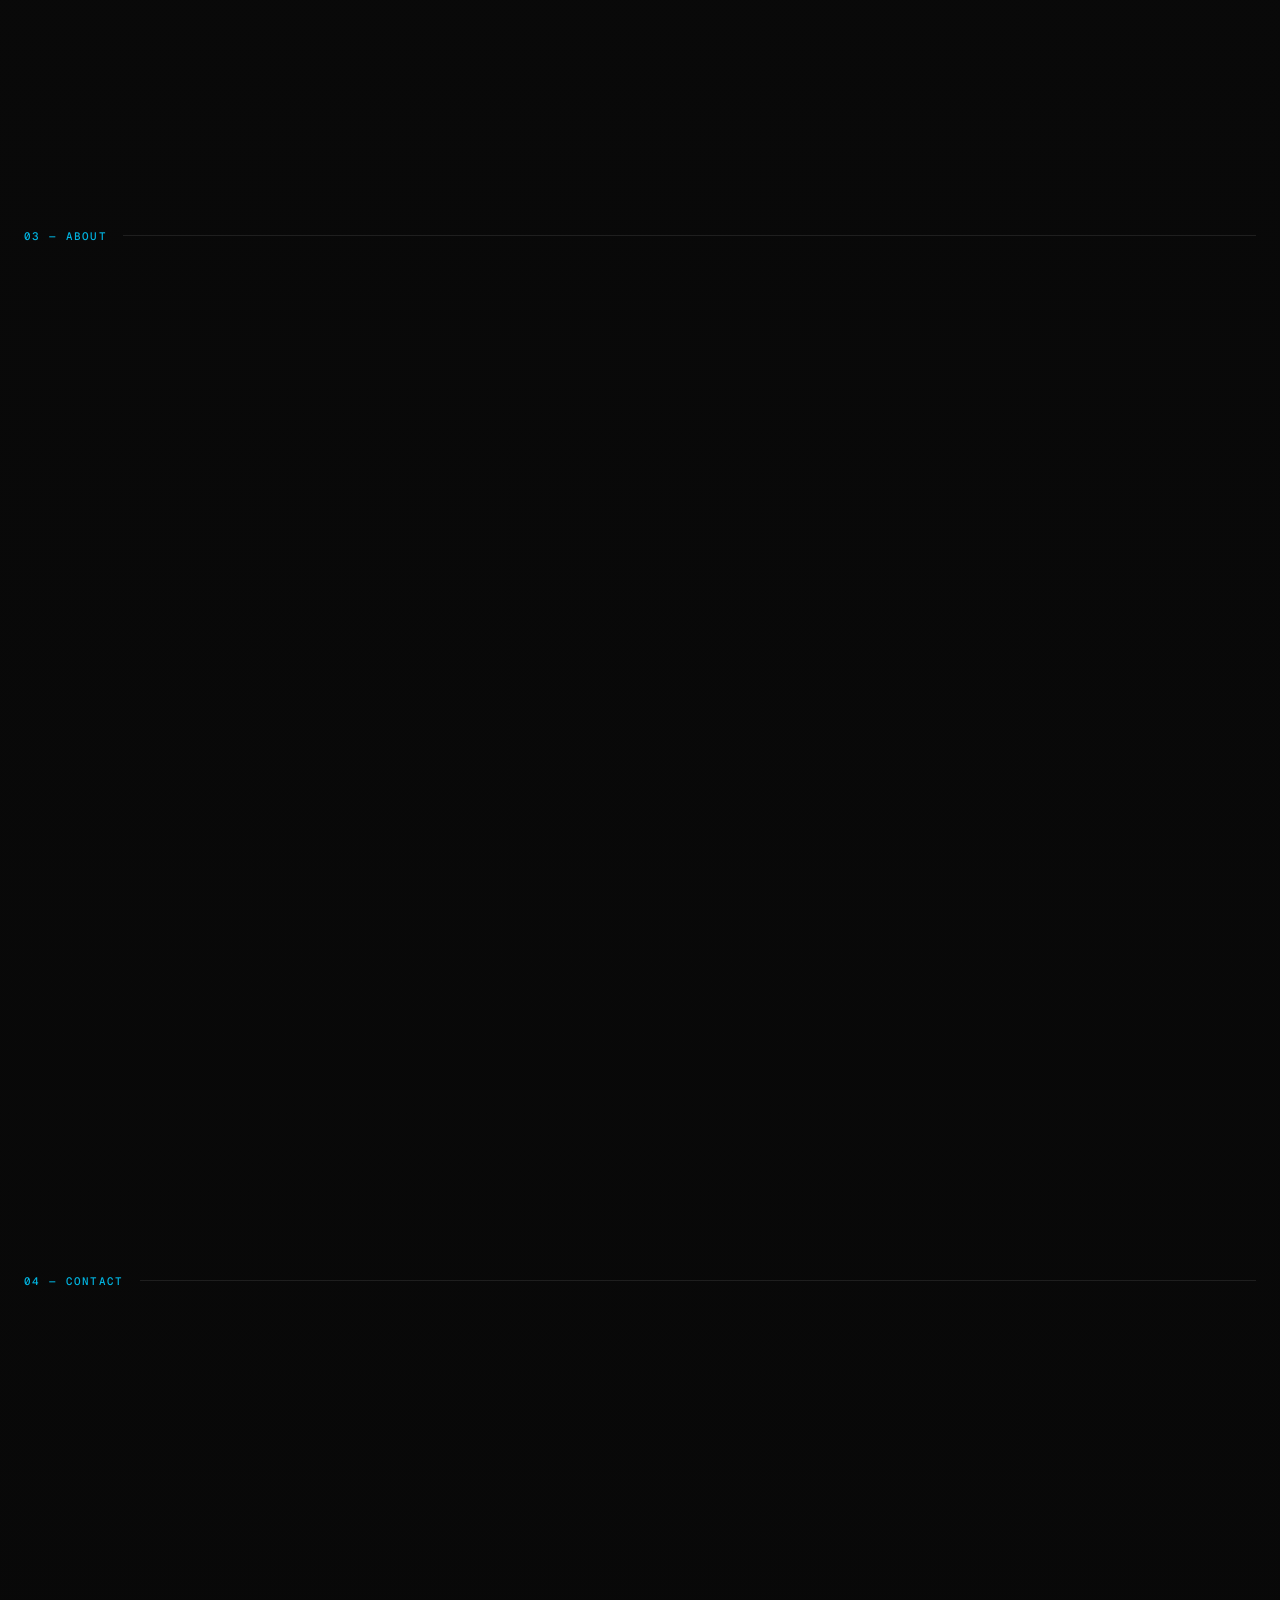
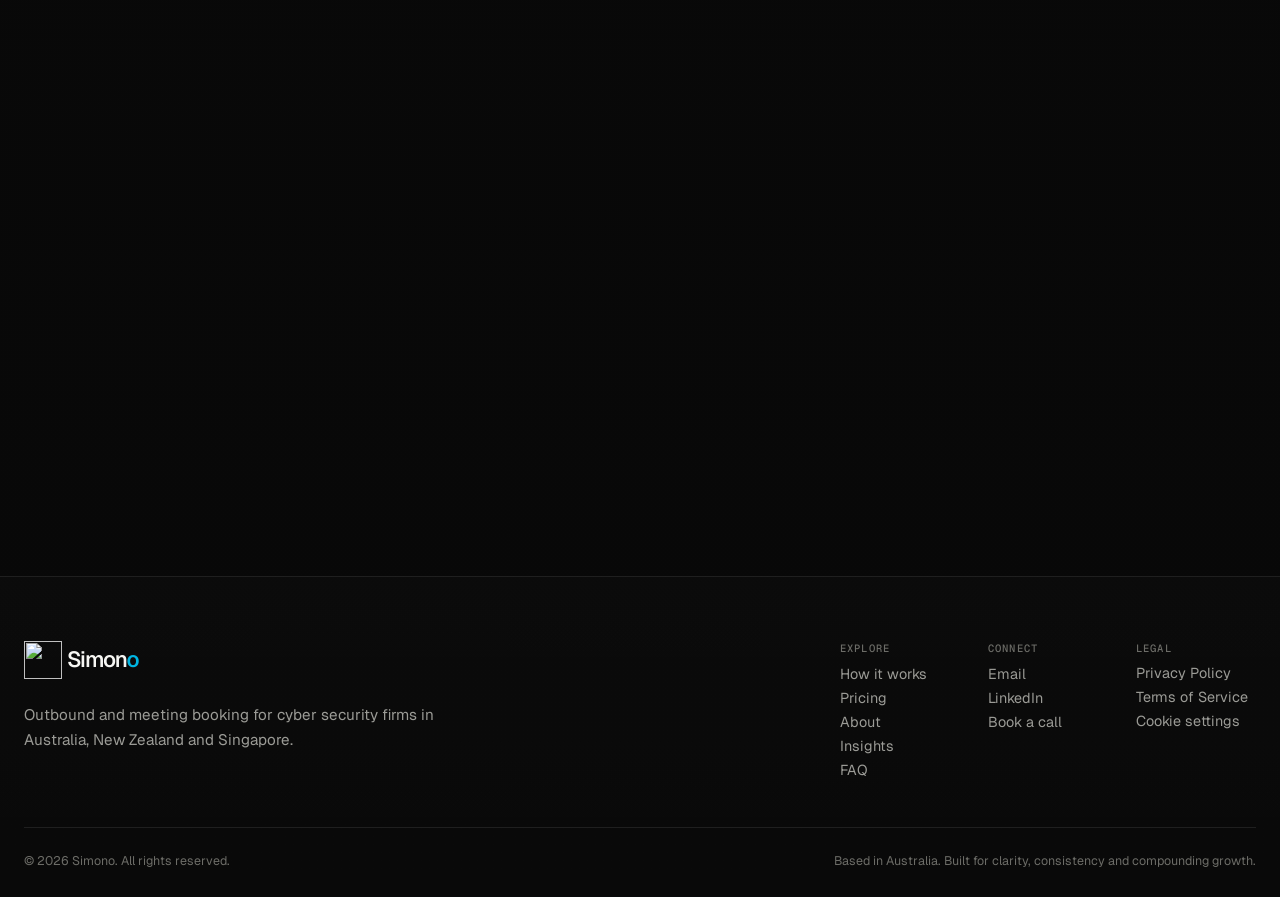
==== commit e0988b79: "Simplify homepage: 4 sections, first-person copy, pay-per-meeting terms" ====
--- a/index.html
+++ b/index.html
@@ -2035,7 +2035,12 @@
     </style>
     <link rel="stylesheet" href="assets/readability.css?v=2" />
     <link rel="stylesheet" href="assets/nav-enhanced.css?v=1" />
-    <script defer src="assets/nav-enhanced.js?v=2"></script>
+    <script defer src="assets/nav-enhanced.js?v=3"></script>
+    <style id="simplified-homepage-2026-11">
+      @media (min-width: 761px) {
+        .method-grid.method-grid-3 { grid-template-columns: repeat(3, 1fr); }
+      }
+    </style>
   </head>
   <body>
     <header class="nav" id="nav">
@@ -2054,16 +2059,16 @@
           ></a
         >
         <nav class="nav-links" id="primary-navigation">
-          <a href="#diagnosis">The problem</a>
           <a href="#method">How it works</a>
-          <a href="#offer">Services</a>
-          <a href="#why">Why Simono</a><a href="#insights">Insights</a>
+          <a href="#offer">Pricing</a>
+          <a href="#why">About</a>
+          <a href="/insights/">Insights</a>
           <a href="#contact">Contact</a>
         </nav>
         <a
           class="button"
-          href="mailto:simon@simono.io?subject=Send%20me%205%20live%20buyers&amp;body=Hi%20Simon%2C%0A%0AI%27d%20like%20the%20free%20list%20of%205%20organisations%20with%20a%20live%20security%20trigger.%0A%0AOur%20firm%3A%20%0AWhat%20we%20sell%3A%20%0A"
-          >Get 5 live buyers</a
+          href="mailto:simon@simono.io?subject=Send%20me%205%20free%20contacts&amp;body=Hi%20Simon%2C%0A%0AI%27d%20like%20the%20free%20list%20of%205%20organisations%20that%20fit%20us%2C%20with%20the%20right%20contact%20at%20each.%0A%0AOur%20firm%3A%20%0AWhat%20we%20sell%3A%20%0AWho%20we%20sell%20to%3A%20%0A"
+          >Get 5 free contacts</a
         >
         <button
           aria-controls="primary-navigation"
@@ -2081,18 +2086,17 @@
           <div class="hero-core-final">
             <h1>Meet the buyers<span>who need security now.</span></h1>
             <p class="hero-lead">
-              Simono books qualified meetings for founder-led cyber security
-              firms in Australia, New Zealand and Singapore. We start from live
-              buying triggers (breaches, new CISOs, compliance deadlines) found
-              with AI and the news, dig deeper by contacting companies
-              ourselves, then reach the right decision-maker by phone, email and
-              LinkedIn.
+              I book qualified meetings for cyber security firms in Australia,
+              New Zealand and Singapore. I find the companies that fit your
+              ideal client, open each conversation with a reason that matters
+              to them, and put the meeting in your calendar. You only pay for
+              meetings that happen.
             </p>
             <div class="hero-actions">
               <a
                 class="button"
-                href="mailto:simon@simono.io?subject=Send%20me%205%20live%20buyers&amp;body=Hi%20Simon%2C%0A%0AI%27d%20like%20the%20free%20list%20of%205%20organisations%20with%20a%20live%20security%20trigger.%0A%0AOur%20firm%3A%20%0AWhat%20we%20sell%3A%20%0A"
-                >Get 5 live buyers, free</a
+                href="mailto:simon@simono.io?subject=Send%20me%205%20free%20contacts&amp;body=Hi%20Simon%2C%0A%0AI%27d%20like%20the%20free%20list%20of%205%20organisations%20that%20fit%20us%2C%20with%20the%20right%20contact%20at%20each.%0A%0AOur%20firm%3A%20%0AWhat%20we%20sell%3A%20%0AWho%20we%20sell%20to%3A%20%0A"
+                >Get 5 free contacts</a
               >
               <a
                 class="button secondary open-booking"
@@ -2105,70 +2109,15 @@
           <div class="proof-strip reveal">
             <div class="proof-item">
               <strong>Cyber only</strong
-              ><span>For founder-led cyber firms of 5 to 50 people, from MSSPs to software vendors.</span>
+              ><span>For cyber firms of 5 to 50 people, from MSSPs to software vendors.</span>
             </div>
             <div class="proof-item">
-              <strong>Real buyers</strong
-              ><span>Owners, IT managers and security leaders who need help now.</span>
+              <strong>Pay per meeting</strong
+              ><span>Nothing upfront. Your first qualified meeting is free.</span>
             </div>
             <div class="proof-item">
               <strong>Compliant by design</strong
-              ><span
-                >Anti-spam and telemarketing rules respected in every
-                market.</span
-              >
-            </div>
-          </div>
-        </div>
-      </section>
-      <section class="section" id="diagnosis">
-        <div class="container">
-          <div class="section-head">
-            <span class="eyebrow">01 — The problem</span
-            ><span class="section-rule"></span>
-          </div>
-          <div class="diagnosis">
-            <div class="reveal">
-              <h2 class="title">
-                Referrals don't scale.<span>Finding who needs help now does.</span>
-              </h2>
-              <p class="intro">
-                Most founder-led cyber firms grow through referrals. It works,
-                until you're busy delivering and the pipeline goes quiet.
-                Generic cold outreach doesn't fix it: security buyers ignore
-                messages that have no real reason behind them.
-              </p>
-            </div>
-            <div class="comparison reveal">
-              <div class="flow">
-                <div class="flow-label">Fragmented outbound</div>
-                <div class="flow-node">Referral-dependent growth</div>
-                <div class="arrow">↓</div>
-                <div class="flow-node">Pipeline stops when delivery peaks</div>
-                <div class="arrow">↓</div>
-                <div class="flow-node">Generic, volume-led outreach</div>
-                <div class="arrow">↓</div>
-                <div class="flow-node">Weak replies and brand risk</div>
-              </div>
-              <div class="vs">VS</div>
-              <div class="flow">
-                <div class="flow-label accent">Simono system</div>
-                <div class="flow-node good">
-                  Live triggers and direct research: who needs help now
-                </div>
-                <div class="arrow">↓</div>
-                <div class="flow-node good">
-                  The right decision-maker at each account
-                </div>
-                <div class="arrow">↓</div>
-                <div class="flow-node good">
-                  Phone, email and LinkedIn as one motion
-                </div>
-                <div class="arrow">↓</div>
-                <div class="flow-node good">
-                  Qualified meetings in your calendar
-                </div>
-              </div>
+              ><span>Anti-spam and Do Not Call rules respected in every market.</span>
             </div>
           </div>
         </div>
@@ -2176,60 +2125,42 @@
       <section class="section" id="method">
         <div class="container">
           <div class="section-head">
-            <span class="eyebrow">02 — How it works</span
+            <span class="eyebrow">01 — How it works</span
             ><span class="section-rule"></span>
           </div>
           <div class="reveal">
-            <h2 class="title">Five steps.<span>Every week.</span></h2>
+            <h2 class="title">Three steps.<span>You take the meetings.</span></h2>
             <p class="intro">
-              We do the research, the outreach and the follow-up. You take the
-              meetings. AI and the news show us where the market is moving; our
-              own calls, emails and LinkedIn conversations tell us who really
-              needs help. For example: a mid-sized logistics company is hit by
-              ransomware, we reach its IT manager, and you're in the
-              conversation while they decide who helps them respond.
+              I do the research, the outreach and the follow-up myself. Security
+              buyers ignore generic messages, so every touch has a real reason
+              behind it.
             </p>
           </div>
-          <div class="method-grid">
+          <div class="method-grid method-grid-3">
             <article class="method-card reveal">
               <small>01</small>
-              <h3>Spot the trigger</h3>
+              <h3>Find who fits</h3>
               <p>
-                AI and the news show where the market is moving: breaches, new
-                CISOs, SOCI, CPS 234 and Essential Eight deadlines, AI
-                incidents.
+                A list of around 100 companies that match your ideal client,
+                and the right person at each: owner, IT manager or security
+                lead.
               </p>
             </article>
             <article class="method-card reveal">
               <small>02</small>
-              <h3>Dig deeper</h3>
+              <h3>Reach out with a reason</h3>
               <p>
-                We contact companies ourselves, in the news or not, to learn who
-                really needs help.
+                Phone, email and LinkedIn over three weeks, each touch tied to
+                something real: a breach, a new rule, a deadline. I stop the
+                moment someone replies or opts out.
               </p>
             </article>
             <article class="method-card reveal">
               <small>03</small>
-              <h3>Find the right person</h3>
-              <p>
-                One decision-maker per account: owner, IT manager, CISO or
-                operations director.
-              </p>
-            </article>
-            <article class="method-card reveal">
-              <small>04</small>
-              <h3>Reach out</h3>
-              <p>
-                Phone, email and LinkedIn with a real reason, stopped the moment
-                someone replies or opts out.
-              </p>
-            </article>
-            <article class="method-card reveal">
-              <small>05</small>
               <h3>Book the meeting</h3>
               <p>
-                Qualified meetings in your calendar, with notes on why they're
-                buying.
+                Qualified meetings go straight into your calendar, with notes
+                on why each buyer wants to talk.
               </p>
             </article>
           </div>
@@ -2238,54 +2169,66 @@
       <section class="section" id="offer">
         <div class="container">
           <div class="section-head">
-            <span class="eyebrow">03 — Services</span
+            <span class="eyebrow">02 — Pricing</span
             ><span class="section-rule"></span>
           </div>
           <div class="offer-head reveal">
             <h2 class="title">
-              One offer.<span>You only pay for meetings.</span>
+              You only pay<span>for meetings that happen.</span>
             </h2>
             <p class="intro">
-              I find the buyers and book the meetings, only for cyber security
-              firms. Start with a free audit. No setup fee upfront, your first
-              meeting is free, then you pay per qualified meeting. No minimum
-              term: stop any time with 14 days' notice.
+              No setup fee, no retainer, no lock-in. Prices in AUD.
             </p>
           </div>
           <div class="offer-grid">
-            <article class="offer-card reveal">
-              <small>How it works</small>
-              <h3>From the free audit to your calendar</h3>
+            <article class="offer-card featured reveal">
+              <span class="badge">Pay per meeting</span>
+              <small>What you pay</small>
+              <h3>Simple, and only for results</h3>
               <ul class="offer-list">
                 <li>
-                  <span
-                    ><b>Free audit:</b> a 30-minute call and 5 sample target
-                    accounts in your market.</span
-                  >
+                  <span><b>Free:</b> 5 organisations that fit you, with the right contact at each</span>
                 </li>
                 <li>
-                  <span
-                    ><b>Week 1:</b> kick-off, target accounts and call script
-                    approved. Calls and LinkedIn start straight away.</span
-                  >
+                  <span><b>$0</b> upfront</span>
                 </li>
                 <li>
-                  <span
-                    ><b>Weeks 3 to 4:</b> email joins once your domains are
-                    warm.</span
-                  >
+                  <span><b>Free</b> first qualified meeting</span>
                 </li>
                 <li>
-                  <span
-                    ><b>Every week:</b> qualified meetings in your calendar, with
-                    notes on each buyer, and a short update.</span
-                  >
+                  <span><b>$500 + GST</b> second qualified meeting, setup included</span>
                 </li>
                 <li>
-                  <span
-                    ><b>Month 3:</b> a review of meetings, pipeline and
-                    lessons.</span
-                  >
+                  <span><b>$300 + GST</b> each qualified meeting after that, invoiced monthly</span>
+                </li>
+                <li>Your rate is fixed for the first 3 months.</li>
+                <li>No minimum term. Stop any time with 14 days' notice.</li>
+              </ul>
+              <a
+                class="button open-booking"
+                data-booking-type="default"
+                href="#booking"
+                >Book a call</a
+              >
+            </article>
+            <article class="offer-card reveal">
+              <small>No surprises</small>
+              <h3>What counts as a qualified meeting</h3>
+              <ul class="offer-list">
+                <li>
+                  <span><b>The right person:</b> a decision-maker with the job titles we agreed.</span>
+                </li>
+                <li>
+                  <span><b>The right company:</b> one that matches your ideal client profile.</span>
+                </li>
+                <li>
+                  <span><b>They show up.</b> If a prospect doesn't attend, I rebook it and you're not charged.</span>
+                </li>
+                <li>
+                  <span><b>Not a fit?</b> Flag it within 48 hours and you don't pay for it.</span>
+                </li>
+                <li>
+                  <span><b>30-day guarantee:</b> no qualified meeting within 30 days of receiving your ideal client profile, titles and booking link, and you owe nothing.</span>
                 </li>
               </ul>
               <a
@@ -2295,108 +2238,13 @@
                 >Download the overview (PDF)</a
               >
             </article>
-            <article class="offer-card featured reveal">
-              <span class="badge">Pay per meeting</span>
-              <small>Simple pricing, prices in AUD</small>
-              <h3>What you pay</h3>
-              <ul class="offer-list">
-                <li>
-                  <span><b>Free</b> audit, 30 minutes + 5 target accounts</span>
-                </li>
-                <li>
-                  <span><b>$0</b> setup fee upfront</span>
-                </li>
-                <li>
-                  <span><b>Free</b> first qualified meeting</span>
-                </li>
-                <li>
-                  <span
-                    ><b>$500 + GST</b> second qualified meeting (includes $200
-                    towards setup)</span
-                  >
-                </li>
-                <li>
-                  <span><b>$300 + GST</b> each qualified meeting after that</span>
-                </li>
-                <li>
-                  No qualified meeting within 30 days of receiving your ideal
-                  client profile and calendar access? Stop with nothing to pay.
-                </li>
-                <li>No minimum term. Stop any time with 14 days' notice.</li>
-              </ul>
-              <a
-                class="button open-booking"
-                data-booking-type="default"
-                href="#booking"
-                >Book your free audit
-              </a>
-              <a
-                class="button secondary"
-                href="mailto:simon@simono.io?subject=Free%20audit"
-                style="margin-top: 12px; display: inline-flex"
-                >Send me an email</a
-              >
-            </article>
-          </div>
-        </div>
-      </section>
-      <section class="section" id="framework">
-        <div class="container">
-          <div class="section-head">
-            <span class="eyebrow">04 — Framework</span
-            ><span class="section-rule"></span>
-          </div>
-          <div class="reveal">
-            <h2 class="title">
-              The principles behind<span>every campaign we run.</span>
-            </h2>
-            <p class="intro">
-              Your reputation is your product. Every campaign we run is built to
-              protect it.
-            </p>
-          </div>
-          <div class="framework-list">
-            <article class="framework-item reveal">
-              <div class="framework-index">01</div>
-              <div class="framework-copy">
-                <h3>Deliverability before volume</h3>
-                <p>
-                  Domains, inboxes, CRM, tracking and sending practices come
-                  first. Healthy infrastructure protects long-term performance
-                  and the reputation behind every message.
-                </p>
-              </div>
-            </article>
-            <article class="framework-item reveal">
-              <div class="framework-index">02</div>
-              <div class="framework-copy">
-                <h3>Relevance over automation</h3>
-                <p>
-                  Automation supports the process; it does not replace judgment.
-                  Every campaign starts with a clear audience, a credible reason
-                  to reach out and messaging worth reading.
-                </p>
-              </div>
-            </article>
-            <article class="framework-item reveal">
-              <div class="framework-index">03</div>
-              <div class="framework-copy">
-                <h3>Reputation over shortcuts</h3>
-                <p>
-                  Your buyers are security people, and they notice shortcuts. We
-                  follow the anti-spam and Do Not Call rules of each market,
-                  stop on any reply or opt-out, and never treat buyers as
-                  numbers.
-                </p>
-              </div>
-            </article>
           </div>
         </div>
       </section>
       <section class="section" id="why">
         <div class="container">
           <div class="section-head">
-            <span class="eyebrow">05 — Why Simono</span
+            <span class="eyebrow">03 — About</span
             ><span class="section-rule"></span>
           </div>
           <div class="why-premium">
@@ -2421,17 +2269,14 @@
                   >
                 </h2>
                 <p class="why-lead">
-                  Simono combines hands-on business development experience in IT
-                  consulting with a research-first approach to outbound.
+                  I'm Simon Lecat, and I run Simono myself.
                 </p>
                 <p>
-                  Before founding Simono, Simon built client accounts, recruited
-                  specialist consultants and grew an IT business unit to 25
-                  consultants and approximately $5M in annual revenue. That
-                  experience shapes how we work. Simono now works only with
-                  cyber security firms. Cyber buyers act on real events (a
-                  breach, a new CISO, a regulator's deadline), and that is
-                  exactly what our process is built to find.
+                  Before Simono, I built client accounts, recruited specialist
+                  consultants and grew an IT consulting business unit to 25
+                  consultants and about $5M in annual revenue. Now I work only
+                  with cyber security firms, because cyber buyers act on real
+                  events, and that is what my process is built to find.
                 </p>
               </div>
               <div class="why-metrics-premium">
@@ -2441,98 +2286,28 @@
                 </div>
                 <div class="why-metric">
                   <strong>25</strong>
-                  <span>Consultants grown in an IT business unit</span>
+                  <span>Consultants in my previous business unit</span>
                 </div>
                 <div class="why-metric">
                   <strong>$5M</strong>
-                  <span>Annual revenue managed</span>
+                  <span>Annual revenue in that unit</span>
                 </div>
               </div>
             </div>
           </div>
         </div>
       </section>
-      <section class="section" id="insights">
-        <div class="container">
-          <div class="section-head">
-            <span class="eyebrow">06 — Insights</span
-            ><span class="section-rule"></span>
-          </div>
-          <div class="reveal">
-            <h2 class="title">Ideas worth<span>building on.</span></h2>
-            <p class="intro">
-              Practical guidance on building pipeline for cyber security firms.
-            </p>
-          </div>
-          <div class="insights-grid">
-            <a
-              class="insight-card featured reveal"
-              href="/insights/buying-triggers-cyber-security-firms/"
-            >
-              <div class="insight-meta">
-                <span>Featured insight</span><span></span
-                ><span>6 min read</span>
-              </div>
-              <h3>5 Buying Triggers Every Cyber Security Firm Should Watch</h3>
-              <p>
-                Breaches, new CISOs, regulation, supplier compromises and AI
-                incidents: the moments when organisations buy security.
-              </p>
-              <div class="insight-link"><span>Read insight</span><b>→</b></div>
-            </a>
-            <div class="insight-stack">
-              <a
-                class="insight-card reveal"
-                href="/insights/why-most-b2b-outbound-fails/"
-              >
-                <div class="insight-meta">
-                  <span>Outbound</span><span>8 min read</span>
-                </div>
-                <h3>Why Most B2B Outbound Fails</h3>
-                <p>
-                  Why effort is rarely the issue—and how fragmented systems
-                  create inconsistent results.
-                </p>
-                <div class="insight-link">
-                  <span>Read insight</span><b>→</b>
-                </div>
-              </a>
-              <a
-                class="insight-card reveal"
-                href="/insights/responsible-b2b-outbound-australia/"
-              >
-                <div class="insight-meta">
-                  <span>Responsible outbound</span><span>8 min read</span>
-                </div>
-                <h3>Responsible B2B Outbound in Australia</h3>
-                <p>
-                  What the Spam Act means for consent, sender identity,
-                  unsubscribe handling and sustainable execution.
-                </p>
-                <div class="insight-link">
-                  <span>Read insight</span><b>→</b>
-                </div>
-              </a>
-            </div>
-          </div>
-          <div class="insights-more reveal">
-            <a class="button secondary" href="/insights/"
-              >Explore all insights</a
-            >
-          </div>
-        </div>
-      </section>
       <section class="contact-wrap" id="contact">
         <div class="container">
           <div class="section-head">
-            <span class="eyebrow">07 — Contact</span
+            <span class="eyebrow">04 — Contact</span
             ><span class="section-rule"></span>
           </div>
           <h2 class="title reveal">
             Choose the way<span>that works best for you.</span>
           </h2>
           <p class="intro reveal">
-            Start with a call, send an email or connect directly on LinkedIn.
+            Book a call, send an email or connect on LinkedIn.
           </p>
           <div class="contact-grid">
             <a
@@ -2542,9 +2317,9 @@
             >
               <div class="contact-icon">☎</div>
               <small>30 minutes, free</small>
-              <h3>Get your free audit</h3>
+              <h3>Book a call</h3>
               <p>
-                A 30-minute call about your services and ideal clients, plus 5
+                We talk about your services and ideal clients, and I bring 5
                 target accounts in your market. No commitment.
               </p>
               <div class="contact-action">
@@ -2560,8 +2335,8 @@
               <small>Email</small>
               <h3 class="contact-email-title">simon@simono.io</h3>
               <p>
-                For questions, partnerships or specific opportunities. Typical
-                response within one business day.
+                For questions or to ask for your 5 free contacts. I reply
+                within one business day.
               </p>
               <div class="contact-action">
                 <span>Send an email</span><span></span>
@@ -2608,12 +2383,11 @@
           <div class="footer-v4-links">
             <div>
               <span>Explore</span>
-              <a href="#diagnosis">The problem</a>
               <a href="#method">How it works</a>
-              <a href="#offer">Services</a>
-              <a href="#framework">Framework</a>
-              <a href="#why">Why Simono</a><a href="#insights">Insights</a
-              ><a href="/faq/">FAQ</a>
+              <a href="#offer">Pricing</a>
+              <a href="#why">About</a>
+              <a href="/insights/">Insights</a>
+              <a href="/faq/">FAQ</a>
             </div>
             <div>
               <span>Connect</span>
@@ -2673,18 +2447,17 @@
         </div>
         <div class="booking-copy">
           <h2 class="booking-title" id="bookingTitle">
-            Book a call with Simon
+            Book your free audit
           </h2>
           <p class="booking-subtitle" id="bookingSubtitle">
-            A focused 30-minute conversation about your services, your ideal
-            clients and your pipeline, and whether Simono is the right fit to
-            book meetings for you.
+            A free 30-minute call about your services and ideal clients, plus 5
+            target accounts in your market.
           </p>
           <div class="booking-reassurance">
-            <strong id="bookingReassuranceTitle">No sales pressure.</strong>
+            <strong id="bookingReassuranceTitle">Free, no obligation.</strong>
             <span id="bookingReassuranceText"
-              >No obligation. Just a focused conversation to understand your
-              business and explore whether Simono can help.</span
+              >If it's a fit, you only pay for qualified meetings that happen.
+              Your first meeting is free.</span
             >
           </div>
         </div>
